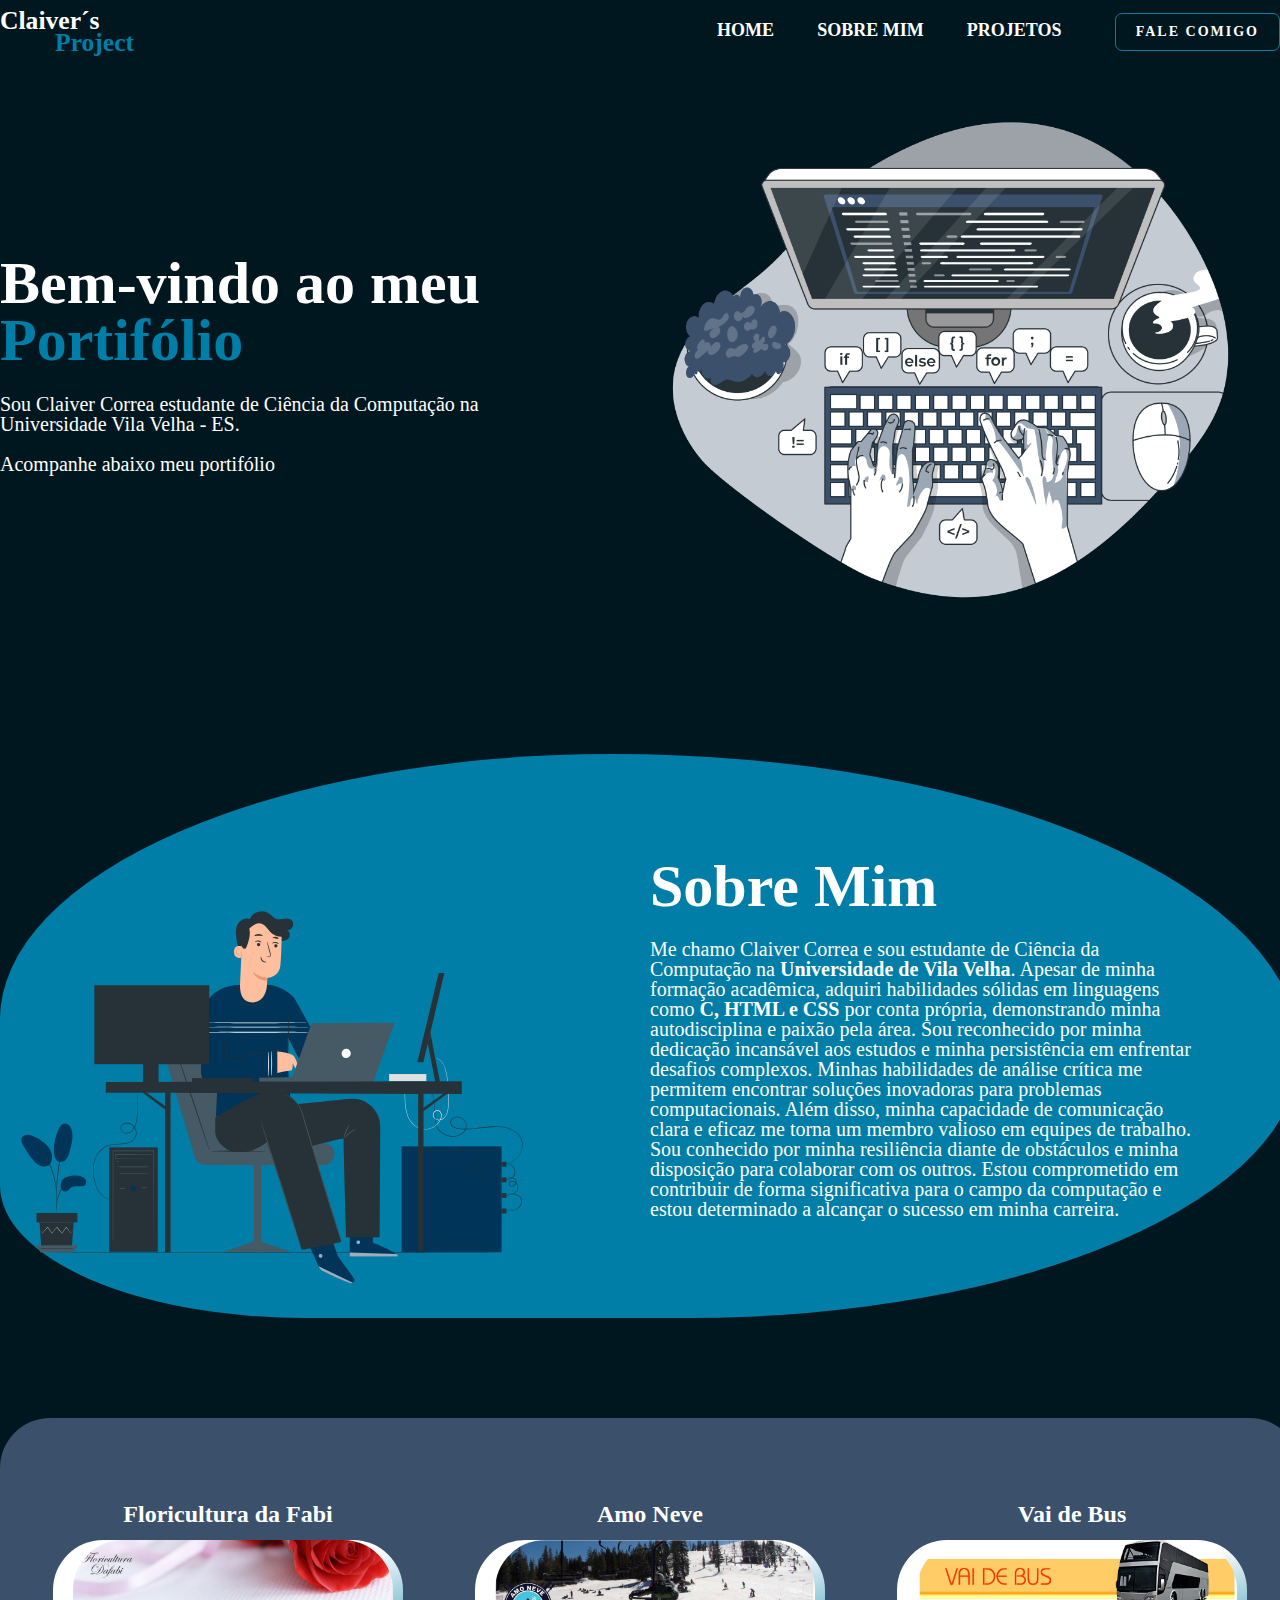
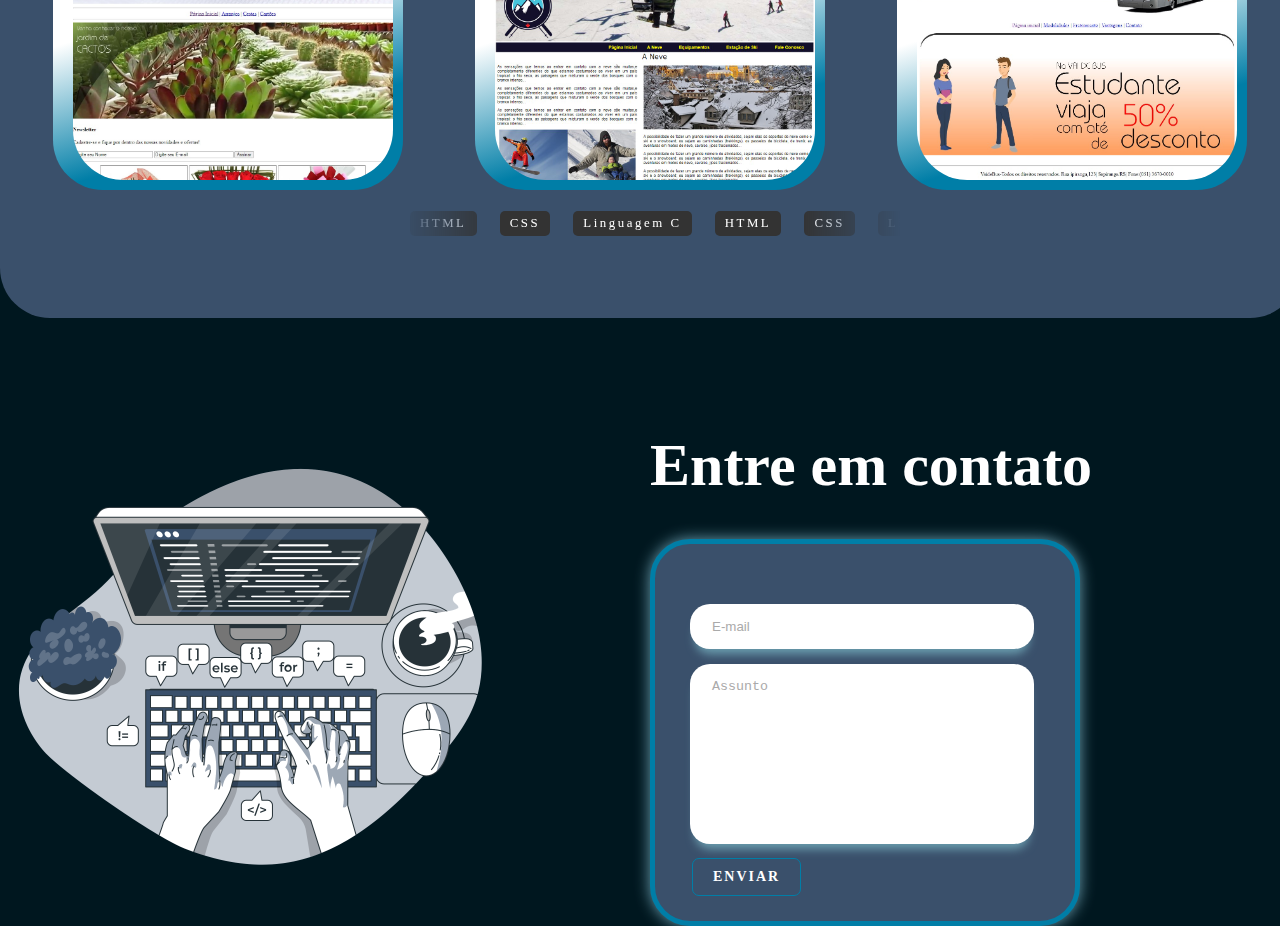
==== index.html @ 28193fb3 "Update index.html" ====
<!DOCTYPE html>
<html lang="pt-br">
<head>
    <meta charset="UTF-8">
    <meta name="viewport” content="width=device-width, initial-scale=1, maximum-scale=1.0">
    <link rel="stylesheet" href="land-page-style.css">
    <title>Landing Page</title>
</head>
<body>
    <header>
        <div id="logo">
            <h1>Claiver´s</h1>
            <h1 id="project">Project</h1>
        </div>
        <nav>
            <ul>
                 <li><a href="#inicio">Home</a></li>
                 <li><a href="#sobre-mim">Sobre Mim</a></li>
                 <li><a href="#projetos">Projetos</a></li> 
                <span>
                    <a class="FC" href="#contato">
                    <button>
                        Fale Comigo
                    </button>
                </a>
                </span>
            </ul>
        </nav>

    </header>
<section id="inicio">
    <main id="secao1">
    <aside>
        <h2>Bem-vindo ao meu</h2>
        <h2 class="enfase">Portifólio</h2>
        <p>Sou Claiver Correa estudante de Ciência da Computação na Universidade Vila Velha - ES.</p>
        <p>Acompanhe abaixo meu portifólio</p>

    </aside>
    <article>
        <img class="fthome" src="Code typing-bro.png" alt="Visão de um programador">
    </article>
    
</main>
</section>
<section id="sobre-mim">
    <main id="secao2">
        <aside>
           <svg class="animated" id="freepik_stories-programming" xmlns="http://www.w3.org/2000/svg" viewBox="0 0 500 500" version="1.1" xmlns:xlink="http://www.w3.org/1999/xlink" xmlns:svgjs="http://svgjs.com/svgjs"><style>svg#freepik_stories-programming:not(.animated) .animable {opacity: 0;}svg#freepik_stories-programming.animated #freepik--background-complete--inject-19 {animation: 1.7s 1 forwards cubic-bezier(.36,-0.01,.5,1.38) slideUp,3s Infinite  linear floating;animation-delay: 1s,2.7s;opacity: 0}svg#freepik_stories-programming.animated #freepik--Screens--inject-19 {animation: 1.7s 1 forwards cubic-bezier(.36,-0.01,.5,1.38) slideLeft,3s Infinite  linear floating;animation-delay: 1.0s,2.7s;opacity: 0}            @keyframes slideUp {                0% {                    opacity: 0;                    transform: translateY(30px);                }                100% {                    opacity: 1;                    transform: inherit;                }            }                    @keyframes floating {                0% {                    opacity: 1;                    transform: translateY(0px);                }                50% {                    transform: translateY(-10px);                }                100% {                    opacity: 1;                    transform: translateY(0px);                }            }                    @keyframes slideLeft {                0% {                    opacity: 0;                    transform: translateX(-30px);                }                100% {                    opacity: 1;                    transform: translateX(0);                }            }        </style><g id="freepik--background-complete--inject-19" class="animable" style="transform-origin: 266.485px 116.555px;"><rect x="68.73" y="116.42" width="125.22" height="83.84" style="fill: rgb(255, 255, 255); transform-origin: 131.34px 158.34px;" id="elm567unwu6fi" class="animable"></rect><path d="M194,200.26s0-.53,0-1.53,0-2.49,0-4.42c0-3.88,0-9.57,0-16.86,0-14.57-.05-35.51-.09-61l.18.18-125.21,0h0l.23-.22c0,29.87,0,58.27,0,83.84l-.21-.21,90.21.1,25.78.06,6.85,0h1.77l.61,0h-2.33l-6.82,0-25.72.05-90.35.1h-.2v-.2c0-25.57,0-54,0-83.84v-.23h.23l125.21,0h.18v.18c0,25.57-.07,46.55-.1,61.14,0,7.27,0,12.95,0,16.82,0,1.92,0,3.39,0,4.39S194,200.26,194,200.26Z" style="fill: rgb(224, 224, 224); transform-origin: 131.51px 158.215px;" id="elt2w8ivtamin" class="animable"></path><path d="M68.73,123.9c0-.12,28-.23,62.56-.23s62.56.11,62.56.23-28,.22-62.56.22S68.73,124,68.73,123.9Z" style="fill: rgb(224, 224, 224); transform-origin: 131.29px 123.895px;" id="elwznbrhd47o" class="animable"></path><g id="ela0wj0qgaowm"><g style="opacity: 0.3; transform-origin: 72.67px 120.12px;" class="animable"><path d="M73.67,120.12a1,1,0,1,1-1-1A1,1,0,0,1,73.67,120.12Z" style="fill: rgb(224, 224, 224); transform-origin: 72.67px 120.12px;" id="el5ecolkv2pqq" class="animable"></path></g></g><g id="elbmznagdy45s"><g style="opacity: 0.3; transform-origin: 76.11px 120.12px;" class="animable"><circle cx="76.11" cy="120.12" r="1" style="fill: rgb(224, 224, 224); transform-origin: 76.11px 120.12px;" id="ellt2jjpbe33q" class="animable"></circle></g></g><g id="eln91rf86yaaj"><g style="opacity: 0.3; transform-origin: 79.5px 120.12px;" class="animable"><path d="M80.5,120.12a1,1,0,1,1-1-1A1,1,0,0,1,80.5,120.12Z" style="fill: rgb(224, 224, 224); transform-origin: 79.5px 120.12px;" id="elue4bhi47fbn" class="animable"></path></g></g><rect x="79.5" y="132.64" width="33.4" height="33.4" style="fill: rgb(224, 224, 224); transform-origin: 96.2px 149.34px;" id="elwnxrf1vguhe" class="animable"></rect><path d="M176.78,142.08c0,.13-13,.23-29.09.23s-29.1-.1-29.1-.23,13-.22,29.1-.22S176.78,142,176.78,142.08Z" style="fill: rgb(224, 224, 224); transform-origin: 147.685px 142.085px;" id="el9nsho1lpn3r" class="animable"></path><path d="M176.78,148.29c0,.12-13,.22-29.09.22s-29.1-.1-29.1-.22,13-.22,29.1-.22S176.78,148.17,176.78,148.29Z" style="fill: rgb(224, 224, 224); transform-origin: 147.685px 148.29px;" id="elk6p2gkmtyr" class="animable"></path><path d="M176.78,154.5c0,.12-13,.22-29.09.22s-29.1-.1-29.1-.22,13-.23,29.1-.23S176.78,154.37,176.78,154.5Z" style="fill: rgb(224, 224, 224); transform-origin: 147.685px 154.495px;" id="eljjfwhpuf1jp" class="animable"></path><path d="M153,160.7a6.93,6.93,0,0,1-1.35.09l-3.69.07c-3.11,0-7.41.07-12.15.07s-9,0-12.16-.07l-3.69-.07a6.93,6.93,0,0,1-1.35-.09,7.64,7.64,0,0,1,1.35-.08l3.69-.07c3.11-.05,7.41-.07,12.16-.07s9,0,12.15.07l3.69.07A7.64,7.64,0,0,1,153,160.7Z" style="fill: rgb(224, 224, 224); transform-origin: 135.805px 160.705px;" id="el9stvzqeoa6q" class="animable"></path><rect x="81.59" y="177.3" width="15.7" height="15.7" style="fill: rgb(224, 224, 224); transform-origin: 89.44px 185.15px;" id="elu5wv4oampqq" class="animable"></rect><rect x="110.06" y="177.3" width="15.7" height="15.7" style="fill: rgb(224, 224, 224); transform-origin: 117.91px 185.15px;" id="el8c4wg63jbzp" class="animable"></rect><rect x="138.52" y="177.3" width="15.7" height="15.7" style="fill: rgb(224, 224, 224); transform-origin: 146.37px 185.15px;" id="elz3eak4o8sl" class="animable"></rect><rect x="166.99" y="177.3" width="15.7" height="15.7" style="fill: rgb(224, 224, 224); transform-origin: 174.84px 185.15px;" id="elvpfeoojgx6" class="animable"></rect><path d="M428.09,143.67a15,15,0,0,1-2.66,2.79l.69,3.51-5.41,2.4-2.14-2.87a14.57,14.57,0,0,1-3.85.1l-2,3-5.53-2.13.52-3.54a14.09,14.09,0,0,1-2.79-2.66l-3.51.69-2.4-5.41,2.87-2.13a14.23,14.23,0,0,1-.1-3.86l-3-2L401,126l3.54.51a14.37,14.37,0,0,1,2.66-2.79l-.7-3.51,5.41-2.4L414,120.7a14.64,14.64,0,0,1,3.86-.1l2-3,5.52,2.13-.52,3.54a14.44,14.44,0,0,1,2.8,2.66l3.51-.69,2.4,5.41-2.87,2.13a14.23,14.23,0,0,1,.09,3.86l3,2-2.12,5.52-3.54-.51Zm-6-6a6.34,6.34,0,1,0-8.2,3.65A6.33,6.33,0,0,0,422.11,137.63Z" style="fill: none; transform-origin: 416.285px 135.1px;" id="elg3oyu5nsca" class="animable"></path><path d="M422.11,137.63a4.77,4.77,0,0,1-.68,1.42,6.43,6.43,0,0,1-6.42,2.69,6.42,6.42,0,0,1-3.09-1.48,6,6,0,0,1-1.23-1.41,6.14,6.14,0,0,1-.79-1.79,6.52,6.52,0,0,1,.2-4.06,6.6,6.6,0,0,1,2.57-3.14,6.2,6.2,0,0,1,1.79-.79,6.28,6.28,0,0,1,1.86-.23A6.46,6.46,0,0,1,421.7,132a6.31,6.31,0,0,1,.86,4.17,4.6,4.6,0,0,1-.45,1.5s.19-.53.31-1.52a6.37,6.37,0,0,0-.94-4,6.17,6.17,0,0,0-5.17-2.91,5.94,5.94,0,0,0-1.76.22,6.18,6.18,0,0,0-4.31,7.57,5.85,5.85,0,0,0,.75,1.69,5.79,5.79,0,0,0,1.15,1.35,6.23,6.23,0,0,0,5.78,1.31,6.34,6.34,0,0,0,3.39-2.35A12.15,12.15,0,0,0,422.11,137.63Z" style="fill: rgb(224, 224, 224); transform-origin: 416.145px 135.338px;" id="elt69anx9b1hq" class="animable"></path><path d="M428.09,143.67l.22,0,.67.08,2.65.36-.06,0c.54-1.41,1.24-3.28,2.1-5.53l0,.11-3-2-.06,0v-.06a14.62,14.62,0,0,0-.11-3.83v-.07l.06,0,2.86-2.15,0,.16-2.41-5.4.15.08-3.5.7-.09,0-.06-.08a14.21,14.21,0,0,0-2.77-2.62l-.08-.06,0-.09c.16-1.1.33-2.31.51-3.54l.1.17-5.52-2.12.2-.06-2,3-.06.09-.1,0a14.86,14.86,0,0,0-3.81.1l-.11,0-.06-.09-2.14-2.86.22,0-5.41,2.41.1-.2c.22,1.1.46,2.3.69,3.5l0,.11-.09.07a14.42,14.42,0,0,0-2.63,2.76h0l-.17.07h-.11l-.11,0-.22,0-.45-.07-.89-.13-1.76-.25.2-.12L399,131.6l-.07-.21,3,2,.09.06v.11a14.27,14.27,0,0,0,.09,3.81l0,.11-.09.06-2.87,2.13.06-.21q1.21,2.78,2.39,5.42l-.19-.1,3.51-.69.1,0,.06.08a14.27,14.27,0,0,0,2.76,2.63l.08.06v.1c-.18,1.21-.36,2.38-.53,3.53l-.09-.16,5.52,2.14-.17.05,2-3,0-.07h.08a14.2,14.2,0,0,0,3.82-.09h.08l0,.06,2.13,2.88-.13,0,5.42-2.37,0,.09c-.27-1.41-.49-2.56-.67-3.52v0l0,0a14.68,14.68,0,0,0,2.09-2l.46-.55.15-.18-.13.2c-.09.13-.23.32-.44.57a13.69,13.69,0,0,1-2,2.07l0-.06c.19,1,.43,2.1.71,3.5V150l-.06,0-5.4,2.43-.07,0-.06-.07-2.14-2.86.11.05a14.68,14.68,0,0,1-3.89.11l.13-.06-2,3-.06.09-.1,0-5.53-2.12-.11,0v-.12q.26-1.72.51-3.54l.07.15a14.67,14.67,0,0,1-2.83-2.69l.16.06-3.51.7-.13,0-.06-.12-2.4-5.4-.06-.13.11-.08,2.87-2.14-.07.16a14.94,14.94,0,0,1-.1-3.9l.08.17-3-2-.12-.08,0-.14,2.13-5.52.05-.13.14,0,1.77.25.88.13.45.07.22,0,.11,0h.11c-.35.15-.09,0-.17.08h0A14.77,14.77,0,0,1,407,123.6l-.06.18c-.24-1.21-.48-2.41-.69-3.51l0-.15.13-.06,5.41-2.39.13-.06.09.11c.73,1,1.46,2,2.13,2.87l-.17-.06a14.76,14.76,0,0,1,3.91-.1l-.17.08,2-3,.07-.11.13,0,5.52,2.14.12,0,0,.12c-.18,1.24-.36,2.45-.52,3.54l-.06-.15a14.49,14.49,0,0,1,2.81,2.7l-.14-.06,3.51-.68.11,0,.05.11c.84,1.9,1.63,3.71,2.39,5.41l0,.1-.09.06-2.87,2.13.05-.12a14.6,14.6,0,0,1,.08,3.89l-.05-.1,3,2,.06,0,0,.06-2.16,5.51,0,.05h0l-2.62-.41-.68-.12Z" style="fill: rgb(224, 224, 224); transform-origin: 416.22px 135.045px;" id="elc3y3f50dv8s" class="animable"></path><path d="M459.56,126.83a11.88,11.88,0,0,1-2.21,2.32l.57,2.91-4.48,2-1.78-2.38a11.79,11.79,0,0,1-3.2.08l-1.65,2.47-4.58-1.77.43-2.93a11.88,11.88,0,0,1-2.32-2.21l-2.91.57-2-4.48,2.38-1.78a11.79,11.79,0,0,1-.08-3.2l-2.47-1.65,1.77-4.58,2.93.43a11.88,11.88,0,0,1,2.21-2.32l-.57-2.91,4.48-2,1.78,2.38a11.79,11.79,0,0,1,3.2-.08l1.65-2.47L457.3,107l-.43,2.93a12.18,12.18,0,0,1,2.32,2.21l2.91-.57,2,4.49-2.38,1.77a11.79,11.79,0,0,1,.08,3.2l2.47,1.65-1.77,4.58-2.93-.43Zm-5-5a5.27,5.27,0,1,0-6.81,3A5.27,5.27,0,0,0,454.6,121.83Z" style="fill: rgb(224, 224, 224); fill-rule: evenodd; transform-origin: 449.765px 119.73px;" id="el19yg37r8d96" class="animable"></path><path d="M440.22,99.48a19,19,0,0,1-3.46,3.64l.9,4.56-7,3.12-2.78-3.73a19.14,19.14,0,0,1-5,.13l-2.59,3.86-7.18-2.77.67-4.6a19,19,0,0,1-3.64-3.46l-4.56.9-3.12-7,3.73-2.78a19.14,19.14,0,0,1-.13-5l-3.86-2.59,2.77-7.18,4.6.67A18.94,18.94,0,0,1,413,73.56l-.9-4.57,7-3.12,2.78,3.73a19.14,19.14,0,0,1,5-.13l2.59-3.86,7.18,2.77L436,73a18.94,18.94,0,0,1,3.63,3.46l4.57-.9,3.12,7-3.73,2.78a19.14,19.14,0,0,1,.13,5L447.59,93l-2.77,7.18-4.6-.67Zm-7.78-7.85a8.26,8.26,0,1,0-10.67,4.74A8.25,8.25,0,0,0,432.44,91.63Z" style="fill: rgb(224, 224, 224); fill-rule: evenodd; transform-origin: 424.895px 88.335px;" id="ele8iwf1ideuf" class="animable"></path><path d="M369.62,61.36a4.05,4.05,0,0,1,.53-.59l1.52-1.53c1.29-1.28,3.09-3,5.1-4.94l.05,0v.25c-2-1.87-3.84-3.59-5.14-4.84l-1.53-1.49a4.05,4.05,0,0,1-.53-.59,3.16,3.16,0,0,1,.62.49l1.61,1.41c1.34,1.2,3.19,2.89,5.21,4.77l.14.12-.14.13-.05.05c-2,1.91-3.83,3.63-5.17,4.86l-1.6,1.45A3.16,3.16,0,0,1,369.62,61.36Z" style="fill: rgb(224, 224, 224); transform-origin: 373.41px 54.495px;" id="eldjdb0f5tagc" class="animable"></path><path d="M354,47.59a3.64,3.64,0,0,1-.53.6L352,49.71c-1.29,1.28-3.09,3-5.1,4.94l-.05.05v-.26c2,1.88,3.84,3.59,5.14,4.84l1.53,1.5a4.41,4.41,0,0,1,.53.58,2.82,2.82,0,0,1-.62-.48c-.44-.38-1-.86-1.61-1.41-1.34-1.21-3.18-2.89-5.21-4.77l-.13-.13.13-.13.05,0c2-1.92,3.83-3.64,5.17-4.87l1.6-1.44A3,3,0,0,1,354,47.59Z" style="fill: rgb(224, 224, 224); transform-origin: 350.265px 54.475px;" id="elgt22ipcminm" class="animable"></path><path d="M358,64.6c-.09,0,1.55-4.64,3.66-10.28s3.9-10.2,4-10.16S364.12,48.8,362,54.44,358.11,64.64,358,64.6Z" style="fill: rgb(224, 224, 224); transform-origin: 361.83px 54.38px;" id="elw5g5v6juhek" class="animable"></path><path d="M387.36,74.46s0-.27,0-.77,0-1.26,0-2.22c0-1.94,0-4.78,0-8.39,0-7.22,0-17.54-.08-30l.15.15-50.76,0h0l.18-.18c0,14.95,0,29.08,0,41.37l-.16-.16,36.66.08,10.39,0,2.76,0h-2.69l-10.36.05-36.76.08h-.16v-.16c0-12.29,0-26.42,0-41.37v-.18h.18l50.76,0h.15v.15c0,12.48-.06,22.84-.08,30.08,0,3.6,0,6.42,0,8.36,0,1,0,1.68,0,2.19S387.36,74.46,387.36,74.46Z" style="fill: rgb(224, 224, 224); transform-origin: 362.075px 53.615px;" id="eli866yk298o" class="animable"></path><path d="M387.76,39.23c0,.1-11.46.18-25.59.18s-25.6-.08-25.6-.18,11.46-.18,25.6-.18S387.76,39.13,387.76,39.23Z" style="fill: rgb(224, 224, 224); transform-origin: 362.165px 39.23px;" id="elq6d1nh6xa8d" class="animable"></path><path d="M340.74,36.21a.69.69,0,0,1-.69.69.69.69,0,0,1,0-1.38A.69.69,0,0,1,340.74,36.21Z" style="fill: rgb(224, 224, 224); transform-origin: 340.05px 36.21px;" id="eljr3ylcxu1f" class="animable"></path><circle cx="342.54" cy="36.21" r="0.68" style="fill: rgb(224, 224, 224); transform-origin: 342.54px 36.21px;" id="el84ki9pc9pvr" class="animable"></circle><path d="M345.72,36.21a.69.69,0,1,1-.69-.69A.69.69,0,0,1,345.72,36.21Z" style="fill: rgb(224, 224, 224); transform-origin: 345.03px 36.21px;" id="el54jfgl90s4q" class="animable"></path><rect x="171.84" y="53.04" width="117.38" height="47.68" style="fill: rgb(255, 255, 255); transform-origin: 230.53px 76.88px;" id="elz0gsu7fnrd" class="animable"></rect><path d="M289.22,100.72s0-.29,0-.85,0-1.39,0-2.47c0-2.18,0-5.37,0-9.49,0-8.23,0-20.13-.07-34.87l.13.13-117.37.06h0L172,53v47.68l-.18-.18,84.16.09,24.41.05,6.54,0h0l-6.5,0-24.37,0-84.28.08h-.18v-.18c0-14.86,0-31,0-47.68v-.18h.2l117.37,0h.13V53c0,14.77-.05,26.7-.07,34.95,0,4.1,0,7.29,0,9.46,0,1.07,0,1.89,0,2.45S289.22,100.72,289.22,100.72Z" style="fill: rgb(224, 224, 224); transform-origin: 230.45px 76.7px;" id="eltzmiiyonol" class="animable"></path><path d="M172,59.47c0-.1,26.24-.18,58.6-.18s58.6.08,58.6.18-26.23.19-58.6.19S172,59.58,172,59.47Z" style="fill: rgb(224, 224, 224); transform-origin: 230.6px 59.475px;" id="elpw970rct8aj" class="animable"></path><g id="elbkiq36uyqe8"><g style="opacity: 0.3; transform-origin: 176.02px 56.6px;" class="animable"><path d="M176.87,56.6a.85.85,0,0,1-.85.85.85.85,0,1,1,0-1.7A.85.85,0,0,1,176.87,56.6Z" style="fill: rgb(235, 235, 235); transform-origin: 176.02px 56.6px;" id="elrl9vj7ea73q" class="animable"></path></g></g><g id="el2hacf4b78gx"><g style="opacity: 0.3; transform-origin: 178.94px 56.6px;" class="animable"><path d="M179.79,56.6a.85.85,0,0,1-.85.85.85.85,0,1,1,0-1.7A.85.85,0,0,1,179.79,56.6Z" style="fill: rgb(235, 235, 235); transform-origin: 178.94px 56.6px;" id="els4n413rjfn9" class="animable"></path></g></g><g id="elimgdwa1cckr"><g style="opacity: 0.3; transform-origin: 181.81px 56.6px;" class="animable"><circle cx="181.81" cy="56.6" r="0.85" style="fill: rgb(235, 235, 235); transform-origin: 181.81px 56.6px;" id="elydhc07bmsx" class="animable"></circle></g></g><rect x="181.81" y="67.22" width="28.35" height="28.35" style="fill: rgb(224, 224, 224); transform-origin: 195.985px 81.395px;" id="elmemn24vnde" class="animable"></rect><path d="M281.1,74.82c0,.1-14.59.19-32.58.19s-32.59-.09-32.59-.19,14.59-.19,32.59-.19S281.1,74.72,281.1,74.82Z" style="fill: rgb(224, 224, 224); transform-origin: 248.515px 74.82px;" id="elx6y6j03csei" class="animable"></path><path d="M281.1,80.6c0,.1-14.59.18-32.58.18s-32.59-.08-32.59-.18,14.59-.19,32.59-.19S281.1,80.49,281.1,80.6Z" style="fill: rgb(224, 224, 224); transform-origin: 248.515px 80.595px;" id="eltc6qsrce80q" class="animable"></path><path d="M257.88,86.37a1.3,1.3,0,0,1-.42,0l-1.23,0-4.49.06-14.83.06-14.84-.06-4.49-.06-1.23,0a1.3,1.3,0,0,1-.42,0,2.37,2.37,0,0,1,.42,0l1.23,0,4.49-.06,14.84,0,14.83,0,4.49.06,1.23,0A2.37,2.37,0,0,1,257.88,86.37Z" style="fill: rgb(224, 224, 224); transform-origin: 236.905px 86.4px;" id="elyb3aj37p5h" class="animable"></path></g><g id="freepik--Floor--inject-19" class="animable" style="transform-origin: 250px 445.09px;"><path d="M472.86,445.09c0,.14-99.78.26-222.85.26s-222.87-.12-222.87-.26,99.76-.26,222.87-.26S472.86,444.94,472.86,445.09Z" style="fill: rgb(38, 50, 56); transform-origin: 250px 445.09px;" id="el2zb2aoh2ind" class="animable"></path></g><g id="freepik--Screens--inject-19" class="animable" style="transform-origin: 254.065px 161.78px;"><rect x="295.03" y="135.41" width="140.13" height="114.16" style="fill: rgb(224, 224, 224); transform-origin: 365.095px 192.49px;" id="el2jj9l9px19e" class="animable"></rect><rect x="285.07" y="142.66" width="140.13" height="114.16" style="fill: rgb(235, 235, 235); transform-origin: 355.135px 199.74px;" id="elqpd7sxdrlkt" class="animable"></rect><rect x="271.34" y="150.61" width="143.87" height="117.21" style="fill: rgb(255, 255, 255); transform-origin: 343.275px 209.215px;" id="elbdopg6fv2u" class="animable"></rect><path d="M415.21,267.82s0-.75,0-2.16,0-3.53,0-6.26c0-5.48,0-13.51-.05-23.75,0-20.46-.07-49.73-.12-85l.22.22-143.85,0h0l.26-.26c0,42.38,0,82.4,0,117.21l-.24-.24,104,.12,29.42.06,7.79,0h2l.69,0h-2.64l-7.75,0-29.37.06-104.11.12h-.23v-.23c0-34.81,0-74.83,0-117.21v-.26h.28l143.85,0h.22v.22c-.05,35.36-.09,64.68-.11,85.18,0,10.21-.05,18.23-.06,23.7,0,2.71,0,4.8,0,6.21S415.21,267.82,415.21,267.82Z" style="fill: rgb(38, 50, 56); transform-origin: 343.405px 209.09px;" id="elskqkyryacm" class="animable"></path><path d="M288.88,167.55l-1.55.56,1.55.57v.58l-2.21-.84v-.61l2.21-.84Z" style="fill: rgb(0, 52, 89); transform-origin: 287.775px 168.115px;" id="el2cd384ec6mo" class="animable"></path><path d="M292.52,166.49v3.25h-.75v-1.33h-1.48v1.33h-.75v-3.25h.75v1.28h1.48v-1.28Z" style="fill: rgb(0, 52, 89); transform-origin: 291.03px 168.115px;" id="elccaeqmorjwt" class="animable"></path><path d="M294,167.1h-1v-.61h2.83v.61h-1v2.64H294Z" style="fill: rgb(0, 52, 89); transform-origin: 294.415px 168.115px;" id="el9a5amwxun65" class="animable"></path><path d="M299.11,169.74v-2l-1,1.6h-.34l-.95-1.56v1.91h-.71v-3.25h.62l1.22,2,1.2-2h.61v3.25Z" style="fill: rgb(0, 52, 89); transform-origin: 297.935px 168.09px;" id="elg4q2car76ac" class="animable"></path><path d="M300.58,166.49h.75v2.64H303v.61h-2.38Z" style="fill: rgb(0, 52, 89); transform-origin: 301.79px 168.115px;" id="elin33aar7kf" class="animable"></path><path d="M305.48,167.81v.61l-2.2.84v-.58l1.54-.57-1.54-.56V167Z" style="fill: rgb(0, 52, 89); transform-origin: 304.38px 168.13px;" id="elysa0w45ecln" class="animable"></path><path d="M287.57,256.43,286,257l1.55.56v.58l-2.21-.84v-.61l2.21-.84Z" style="fill: rgb(0, 52, 89); transform-origin: 286.455px 256.995px;" id="eluy0kbq6ieg9" class="animable"></path><path d="M289.22,254.71h.65l-1.53,4.37h-.65Z" style="fill: rgb(0, 52, 89); transform-origin: 288.78px 256.895px;" id="elajrd6j765tr" class="animable"></path><path d="M293,255.37v3.25h-.76v-1.33H290.8v1.33h-.75v-3.25h.75v1.28h1.47v-1.28Z" style="fill: rgb(0, 52, 89); transform-origin: 291.525px 256.995px;" id="elzhqz083z0hp" class="animable"></path><path d="M294.46,256h-1v-.61h2.82V256h-1v2.64h-.76Z" style="fill: rgb(0, 52, 89); transform-origin: 294.87px 257.015px;" id="eluvn5elbq5nc" class="animable"></path><path d="M299.61,258.62v-1.95l-1,1.61h-.34l-.95-1.57v1.91h-.7v-3.25h.62l1.21,2,1.2-2h.62v3.25Z" style="fill: rgb(0, 52, 89); transform-origin: 298.445px 256.995px;" id="elgvyuk4j1lea" class="animable"></path><path d="M301.08,255.37h.75V258h1.63v.61h-2.38Z" style="fill: rgb(0, 52, 89); transform-origin: 302.27px 256.99px;" id="elwjnqi225bgp" class="animable"></path><path d="M306,256.69v.61l-2.21.84v-.58l1.55-.56-1.55-.57v-.58Z" style="fill: rgb(0, 52, 89); transform-origin: 304.895px 256.995px;" id="elam8nwc9tnyc" class="animable"></path><path d="M299.07,176.44l-1.65.63,1.65.64v.38l-2.08-.82v-.4l2.08-.82Z" id="eleulle6m4n0c" class="animable" style="transform-origin: 298.03px 177.07px;"></path><path d="M302.65,175.45v3.25h-.46v-1.45h-1.86v1.45h-.47v-3.25h.47v1.4h1.86v-1.4Z" id="el1osmav3oy63" class="animable" style="transform-origin: 301.255px 177.075px;"></path><path d="M306,178.29v.41h-2.36v-3.25h2.3v.4h-1.83v1h1.63v.39h-1.63v1Z" id="elcojr77aaojb" class="animable" style="transform-origin: 304.82px 177.075px;"></path><path d="M308.8,177.88h-1.73l-.35.82h-.48l1.47-3.25h.46l1.47,3.25h-.49Zm-.16-.37-.7-1.59-.71,1.59Z" id="elt9l7kdlfej" class="animable" style="transform-origin: 307.94px 177.075px;"></path><path d="M310.12,175.45h1.37a1.63,1.63,0,1,1,0,3.25h-1.37Zm1.34,2.84a1.22,1.22,0,1,0,0-2.44h-.88v2.44Z" id="ele04629iw8sj" class="animable" style="transform-origin: 311.684px 177.075px;"></path><path d="M315.85,176.87v.4l-2.08.82v-.38l1.65-.64-1.65-.63v-.39Z" id="elqv13y2arlek" class="animable" style="transform-origin: 314.81px 177.07px;"></path><path d="M299.07,187.56l-1.65.63,1.65.64v.38l-2.08-.82V188l2.08-.82Z" id="elhufczaeheps" class="animable" style="transform-origin: 298.03px 188.195px;"></path><path d="M300.51,187h-1.12v-.4h2.69v.4H301v2.85h-.46Z" id="el77p90389xpe" class="animable" style="transform-origin: 300.735px 188.225px;"></path><path d="M302.58,186.57h.47v3.25h-.47Z" id="elybl6u8pwimo" class="animable" style="transform-origin: 302.815px 188.195px;"></path><path d="M304.66,187h-1.11v-.4h2.68v.4h-1.11v2.85h-.46Z" id="elnhf01ngh36h" class="animable" style="transform-origin: 304.89px 188.225px;"></path><path d="M306.74,186.57h.46v2.84H309v.41h-2.22Z" id="elmv09785dc7k" class="animable" style="transform-origin: 307.87px 188.195px;"></path><path d="M311.85,189.41v.41h-2.36v-3.25h2.29v.4H310v1h1.63v.4H310v1Z" id="elprmv39i4w1" class="animable" style="transform-origin: 310.67px 188.195px;"></path><path d="M314.5,188v.4l-2.08.82v-.38l1.65-.64-1.65-.63v-.39Z" id="elu3kh8i4n8b" class="animable" style="transform-origin: 313.46px 188.2px;"></path><path d="M316.54,186.57H317v2.84h1.76v.41h-2.22Z" id="elkwh6b4ggaud" class="animable" style="transform-origin: 317.65px 188.195px;"></path><path d="M319,188.59a1.28,1.28,0,1,1,1.28,1.26A1.22,1.22,0,0,1,319,188.59Zm2.1,0a.83.83,0,1,0-1.65,0,.83.83,0,1,0,1.65,0Z" id="ellf3c3kgtivf" class="animable" style="transform-origin: 320.28px 188.571px;"></path><path d="M323.46,187.34v.43h-.1a.74.74,0,0,0-.78.83v1.23h-.44v-2.46h.42v.41A.94.94,0,0,1,323.46,187.34Z" id="el74okncy1htk" class="animable" style="transform-origin: 322.8px 188.582px;"></path><path d="M326.19,188.74h-2a.83.83,0,0,0,.89.72.91.91,0,0,0,.71-.3l.24.29a1.34,1.34,0,0,1-2.29-.86,1.21,1.21,0,0,1,1.24-1.25,1.18,1.18,0,0,1,1.21,1.26A.66.66,0,0,1,326.19,188.74Zm-2-.32h1.58a.79.79,0,0,0-1.58,0Z" id="elgjerwi6u0nd" class="animable" style="transform-origin: 324.967px 188.594px;"></path><path d="M330.9,188.4v1.42h-.45v-1.37c0-.48-.23-.71-.63-.71a.71.71,0,0,0-.74.81v1.27h-.45v-1.37c0-.48-.23-.71-.63-.71a.71.71,0,0,0-.74.81v1.27h-.44v-2.46h.42v.37a1,1,0,0,1,.85-.39.91.91,0,0,1,.86.45,1.08,1.08,0,0,1,.94-.45A.94.94,0,0,1,330.9,188.4Z" id="elpmbukzonzb" class="animable" style="transform-origin: 328.864px 188.578px;"></path><path d="M332.88,186.6a.29.29,0,0,1,.3-.29.28.28,0,0,1,.3.28.29.29,0,0,1-.3.3A.29.29,0,0,1,332.88,186.6Zm.08.76h.45v2.46H333Z" id="elcechyjzjk4" class="animable" style="transform-origin: 333.18px 188.065px;"></path><path d="M336.8,188.59a1.2,1.2,0,0,1-1.24,1.26,1.06,1.06,0,0,1-.86-.4v1.27h-.45v-3.36h.43v.39a1.06,1.06,0,0,1,.88-.41A1.19,1.19,0,0,1,336.8,188.59Zm-.45,0a.83.83,0,1,0-1.66,0,.83.83,0,1,0,1.66,0Z" id="el5wcjr2qva8a" class="animable" style="transform-origin: 335.526px 189.029px;"></path><path d="M337.1,189.56l.19-.35a1.65,1.65,0,0,0,.86.25c.41,0,.59-.12.59-.33,0-.56-1.56-.08-1.56-1.06,0-.44.4-.73,1-.73a1.75,1.75,0,0,1,.89.22l-.19.35a1.31,1.31,0,0,0-.71-.19c-.39,0-.58.14-.58.34,0,.57,1.56.1,1.56,1.06,0,.44-.41.73-1.06.73A1.82,1.82,0,0,1,337.1,189.56Z" id="elpbrw4dl1cfr" class="animable" style="transform-origin: 338.125px 188.595px;"></path><path d="M342,187.36v2.46h-.42v-.37a1,1,0,0,1-.84.4,1,1,0,0,1-1.06-1.08v-1.41h.45v1.36c0,.49.24.73.66.73a.72.72,0,0,0,.76-.82v-1.27Z" id="el14a907fge22" class="animable" style="transform-origin: 340.838px 188.606px;"></path><path d="M347,188.4v1.42h-.44v-1.37c0-.48-.23-.71-.64-.71a.71.71,0,0,0-.73.81v1.27h-.45v-1.37c0-.48-.23-.71-.63-.71a.71.71,0,0,0-.74.81v1.27h-.45v-2.46h.43v.37a1,1,0,0,1,.85-.39.9.9,0,0,1,.85.45,1.11,1.11,0,0,1,.95-.45A.93.93,0,0,1,347,188.4Z" id="elxkp99l1nid" class="animable" style="transform-origin: 344.965px 188.578px;"></path><path d="M351,187.56l-1.64.63,1.64.64v.38l-2.07-.82V188l2.07-.82Z" id="eljq25zsql11q" class="animable" style="transform-origin: 349.965px 188.195px;"></path><path d="M352.69,185.91h.41l-1.53,4.37h-.41Z" id="elnjciqw14ug" class="animable" style="transform-origin: 352.13px 188.095px;"></path><path d="M354.19,187h-1.11v-.4h2.69v.4h-1.12v2.85h-.46Z" id="el9hvb02xbe8r" class="animable" style="transform-origin: 354.425px 188.225px;"></path><path d="M356.27,186.57h.46v3.25h-.46Z" id="el2wwbipq5t9m" class="animable" style="transform-origin: 356.5px 188.195px;"></path><path d="M358.35,187h-1.11v-.4h2.68v.4h-1.11v2.85h-.46Z" id="el943x83gx4mt" class="animable" style="transform-origin: 358.58px 188.225px;"></path><path d="M360.43,186.57h.46v2.84h1.76v.41h-2.22Z" id="elmbp5y4p4j0n" class="animable" style="transform-origin: 361.54px 188.195px;"></path><path d="M365.54,189.41v.41h-2.36v-3.25h2.29v.4h-1.83v1h1.63v.4h-1.63v1Z" id="elchcuqralqj" class="animable" style="transform-origin: 364.36px 188.195px;"></path><path d="M368.19,188v.4l-2.08.82v-.38l1.65-.64-1.65-.63v-.39Z" id="elq3harjh6f6j" class="animable" style="transform-origin: 367.15px 188.2px;"></path><path d="M299.07,198.68l-1.65.64,1.65.63v.39l-2.08-.83v-.39l2.08-.83Z" id="elbrv7x2f1b1c" class="animable" style="transform-origin: 298.03px 199.315px;"></path><path d="M300.78,197h.4l-1.53,4.37h-.41Z" id="elhh89ohsmsjm" class="animable" style="transform-origin: 300.21px 199.185px;"></path><path d="M304.28,197.69v3.25h-.46v-1.45H302v1.45h-.47v-3.25H302v1.4h1.86v-1.4Z" id="eltya65hesdf" class="animable" style="transform-origin: 302.905px 199.315px;"></path><path d="M307.61,200.53v.41h-2.35v-3.25h2.29v.41h-1.83v1h1.63v.4h-1.63v1Z" id="el1bozfx19y9" class="animable" style="transform-origin: 306.435px 199.315px;"></path><path d="M310.43,200.13H308.7l-.35.81h-.48l1.47-3.25h.46l1.47,3.25h-.48Zm-.16-.37-.7-1.6-.7,1.6Z" id="el0exy7tjj4jo9" class="animable" style="transform-origin: 309.57px 199.315px;"></path><path d="M311.75,197.69h1.37a1.63,1.63,0,1,1,0,3.25h-1.37Zm1.34,2.84a1.22,1.22,0,1,0,0-2.43h-.87v2.43Z" id="eljvaq2r90i5" class="animable" style="transform-origin: 313.314px 199.315px;"></path><path d="M317.48,199.12v.39l-2.08.83V200l1.65-.63-1.65-.64v-.39Z" id="eljz5asrtqhmj" class="animable" style="transform-origin: 316.44px 199.34px;"></path><path d="M290.45,208.33l-1.64.64,1.64.63V210l-2.08-.82v-.4l2.08-.82Z" id="elh3yqgwat99" class="animable" style="transform-origin: 289.41px 208.98px;"></path><path d="M294,209.71c0,.56-.42.88-1.24.88h-1.55v-3.25h1.45c.75,0,1.17.32,1.17.84a.83.83,0,0,0,.17,1.53Zm-2.33-2v1h1c.48,0,.74-.18.74-.52s-.26-.52-.74-.52Zm1.86,2c0-.38-.28-.55-.79-.55h-1.07v1.08h1.07C293.29,210.21,293.57,210.05,293.57,209.68Z" id="el8w7702im0ab" class="animable" style="transform-origin: 292.605px 208.965px;"></path><path d="M294.49,209a1.73,1.73,0,1,1,1.73,1.66A1.65,1.65,0,0,1,294.49,209Zm3,0a1.27,1.27,0,1,0-1.26,1.24A1.22,1.22,0,0,0,297.48,209Z" id="el8krzn79f3h" class="animable" style="transform-origin: 296.219px 208.931px;"></path><path d="M298.65,207.34H300a1.63,1.63,0,1,1,0,3.25h-1.37Zm1.34,2.85a1.22,1.22,0,1,0,0-2.44h-.88v2.44Z" id="elkt085mpyrm" class="animable" style="transform-origin: 300.194px 208.965px;"></path><path d="M303.58,209.47v1.12h-.46v-1.13l-1.29-2.12h.5l1,1.72,1-1.72h.46Z" id="el66uog9hbqgh" class="animable" style="transform-origin: 303.31px 208.965px;"></path><path d="M307.24,208.77v.4l-2.08.82v-.39l1.65-.63-1.65-.64V208Z" id="el4fla3edb9tg" class="animable" style="transform-origin: 306.2px 208.995px;"></path><path d="M290.45,219.45l-1.64.64,1.64.63v.39l-2.08-.82v-.4l2.08-.82Z" id="el5v1chdpcc2w" class="animable" style="transform-origin: 289.41px 220.09px;"></path><path d="M294,218.47v3.24h-.46v-1.44h-1.87v1.44h-.46v-3.24h.46v1.39h1.87v-1.39Z" id="elsbdonmrq6xb" class="animable" style="transform-origin: 292.605px 220.09px;"></path><path d="M295.75,218.47v3.24h-.46v-2.84h-.73v-.4Z" id="el4ece98011z6" class="animable" style="transform-origin: 295.155px 220.09px;"></path><path d="M298.63,219.89v.4l-2.08.82v-.39l1.65-.63-1.65-.64v-.38Z" id="el60c5tolam5o" class="animable" style="transform-origin: 297.59px 220.09px;"></path><path d="M300.71,218.47h.34v2.95h1.82v.29h-2.16Z" id="elp98sdfbvt2" class="animable" style="transform-origin: 301.79px 220.09px;"></path><path d="M303.09,220.49a1.24,1.24,0,1,1,1.24,1.25A1.2,1.2,0,0,1,303.09,220.49Zm2.14,0a.91.91,0,1,0-.9.95A.89.89,0,0,0,305.23,220.49Z" id="el29ghryv8mlt" class="animable" style="transform-origin: 304.329px 220.5px;"></path><path d="M307.47,219.25v.32h-.08a.79.79,0,0,0-.82.9v1.24h-.33v-2.44h.31v.48A1,1,0,0,1,307.47,219.25Z" id="el53od6whhp5g" class="animable" style="transform-origin: 306.855px 220.479px;"></path><path d="M310.16,220.59h-2a.91.91,0,0,0,1,.85,1,1,0,0,0,.75-.32l.18.22a1.19,1.19,0,0,1-.94.4,1.21,1.21,0,0,1-1.28-1.25,1.18,1.18,0,0,1,1.19-1.24,1.16,1.16,0,0,1,1.18,1.24Zm-2-.24h1.73a.87.87,0,0,0-1.73,0Z" id="ely5rc4npzq5" class="animable" style="transform-origin: 309.056px 220.496px;"></path><path d="M314.86,220.3v1.41h-.33v-1.38c0-.51-.26-.78-.7-.78a.78.78,0,0,0-.81.88v1.28h-.33v-1.38c0-.51-.26-.78-.71-.78a.79.79,0,0,0-.82.88v1.28h-.33v-2.44h.32v.45a1,1,0,0,1,.9-.47.88.88,0,0,1,.86.52,1.07,1.07,0,0,1,1-.52A.93.93,0,0,1,314.86,220.3Z" id="elvniqb99kziq" class="animable" style="transform-origin: 312.849px 220.478px;"></path><path d="M316.89,218.5a.24.24,0,0,1,.24-.23.23.23,0,0,1,.24.23.24.24,0,0,1-.24.24A.24.24,0,0,1,316.89,218.5Zm.07.77h.33v2.44H317Z" id="elw0hxfd70p2p" class="animable" style="transform-origin: 317.13px 219.99px;"></path><path d="M320.68,220.49a1.19,1.19,0,0,1-1.21,1.25,1.06,1.06,0,0,1-.93-.49v1.36h-.33v-3.34h.32v.48a1.07,1.07,0,0,1,.94-.5A1.18,1.18,0,0,1,320.68,220.49Zm-.32,0a.91.91,0,1,0-1.82,0,.91.91,0,1,0,1.82,0Z" id="elsojbg150nh" class="animable" style="transform-origin: 319.446px 220.93px;"></path><path d="M321,221.43l.15-.26a1.46,1.46,0,0,0,.87.28c.46,0,.65-.16.65-.4,0-.64-1.58-.14-1.58-1.1,0-.4.35-.7,1-.7a1.64,1.64,0,0,1,.86.23l-.14.27a1.26,1.26,0,0,0-.72-.21c-.44,0-.64.17-.64.4,0,.66,1.58.16,1.58,1.1,0,.42-.37.7-1,.7A1.59,1.59,0,0,1,321,221.43Z" id="el59o1uq5i4b5" class="animable" style="transform-origin: 322.015px 220.496px;"></path><path d="M325.82,219.27v2.44h-.32v-.44a1,1,0,0,1-.87.47.94.94,0,0,1-1-1.05v-1.42h.33v1.38c0,.52.26.79.73.79a.79.79,0,0,0,.83-.89v-1.28Z" id="elzqeteaw07o8" class="animable" style="transform-origin: 324.722px 220.506px;"></path><path d="M330.76,220.3v1.41h-.32v-1.38c0-.51-.26-.78-.71-.78a.78.78,0,0,0-.81.88v1.28h-.33v-1.38c0-.51-.26-.78-.71-.78a.79.79,0,0,0-.81.88v1.28h-.33v-2.44h.31v.45a1,1,0,0,1,.9-.47.89.89,0,0,1,.87.52,1,1,0,0,1,1-.52A.93.93,0,0,1,330.76,220.3Z" id="el7a6wu2hiwra" class="animable" style="transform-origin: 328.754px 220.476px;"></path><path d="M335.09,218.27v3.44h-.31v-.48a1.06,1.06,0,0,1-.94.51,1.25,1.25,0,0,1,0-2.49,1.07,1.07,0,0,1,.93.49v-1.47Zm-.32,2.22a.91.91,0,1,0-.9.95A.89.89,0,0,0,334.77,220.49Z" id="elh5fh1zv9hk" class="animable" style="transform-origin: 333.896px 220.005px;"></path><path d="M335.76,220.49a1.25,1.25,0,1,1,1.25,1.25A1.21,1.21,0,0,1,335.76,220.49Zm2.15,0a.91.91,0,1,0-.9.95A.89.89,0,0,0,337.91,220.49Z" id="elnl688unogn" class="animable" style="transform-origin: 337.01px 220.49px;"></path><path d="M338.92,218.27h.32v3.44h-.32Z" id="elofdaotxsekc" class="animable" style="transform-origin: 339.08px 219.99px;"></path><path d="M339.92,220.49a1.24,1.24,0,1,1,1.24,1.25A1.2,1.2,0,0,1,339.92,220.49Zm2.14,0a.91.91,0,1,0-.9.95A.89.89,0,0,0,342.06,220.49Z" id="elbgf346i0xrl" class="animable" style="transform-origin: 341.159px 220.5px;"></path><path d="M344.3,219.25v.32h-.08a.79.79,0,0,0-.82.9v1.24h-.33v-2.44h.31v.48A1,1,0,0,1,344.3,219.25Z" id="elceqbxfuu2ht" class="animable" style="transform-origin: 343.685px 220.479px;"></path><path d="M345.8,221.43l.15-.26a1.41,1.41,0,0,0,.87.28c.46,0,.65-.16.65-.4,0-.64-1.58-.14-1.58-1.1,0-.4.34-.7,1-.7a1.68,1.68,0,0,1,.87.23l-.15.27a1.24,1.24,0,0,0-.72-.21c-.44,0-.63.17-.63.4,0,.66,1.58.16,1.58,1.1,0,.42-.37.7-1,.7A1.58,1.58,0,0,1,345.8,221.43Z" id="elnrd91ioatr" class="animable" style="transform-origin: 346.82px 220.496px;"></path><path d="M348.33,218.5a.24.24,0,0,1,.24-.23.23.23,0,0,1,.24.23.24.24,0,0,1-.24.24A.24.24,0,0,1,348.33,218.5Zm.08.77h.32v2.44h-.32Z" id="el952ncs6t3dg" class="animable" style="transform-origin: 348.57px 219.99px;"></path><path d="M350.94,221.56a.78.78,0,0,1-.52.18.64.64,0,0,1-.71-.71v-1.48h-.44v-.28h.44v-.53H350v.53h.74v.28H350V221a.39.39,0,0,0,.42.44.56.56,0,0,0,.36-.12Z" id="ell43fcoxfuj" class="animable" style="transform-origin: 350.105px 220.242px;"></path><path d="M354.59,220.2v1.51h-.32v-.38a.9.9,0,0,1-.84.41c-.55,0-.89-.29-.89-.71s.24-.7.94-.7h.78v-.14a.6.6,0,0,0-.69-.65,1.21,1.21,0,0,0-.81.29l-.15-.25a1.53,1.53,0,0,1,1-.33A.87.87,0,0,1,354.59,220.2Zm-.33.78v-.4h-.77c-.47,0-.62.19-.62.44s.23.46.61.46A.78.78,0,0,0,354.26,221Z" id="ellwrceuezw8" class="animable" style="transform-origin: 353.567px 220.493px;"></path><path d="M359.51,220.3v1.41h-.33v-1.38c0-.51-.26-.78-.7-.78a.79.79,0,0,0-.82.88v1.28h-.33v-1.38c0-.51-.26-.78-.7-.78a.79.79,0,0,0-.82.88v1.28h-.33v-2.44h.32v.45a1,1,0,0,1,.89-.47.88.88,0,0,1,.87.52,1.05,1.05,0,0,1,1-.52A.93.93,0,0,1,359.51,220.3Z" id="el7ivn71i97so" class="animable" style="transform-origin: 357.499px 220.478px;"></path><path d="M362.53,220.59h-2a.91.91,0,0,0,1,.85,1,1,0,0,0,.75-.32l.18.22a1.19,1.19,0,0,1-.94.4,1.21,1.21,0,0,1-1.28-1.25,1.19,1.19,0,1,1,2.38,0S362.53,220.56,362.53,220.59Zm-2-.24h1.73a.87.87,0,0,0-1.73,0Z" id="elpwbymtr007" class="animable" style="transform-origin: 361.43px 220.521px;"></path><path d="M364.49,221.56a.76.76,0,0,1-.51.18.65.65,0,0,1-.72-.71v-1.48h-.43v-.28h.43v-.53h.33v.53h.74v.28h-.74V221a.39.39,0,0,0,.42.44.54.54,0,0,0,.36-.12Z" id="eltnfs6grdxj" class="animable" style="transform-origin: 363.66px 220.242px;"></path><path d="M365.42,221.48a.71.71,0,0,1-.07.27l-.19.64h-.23l.16-.67a.24.24,0,0,1-.17-.24.25.25,0,0,1,.25-.25A.24.24,0,0,1,365.42,221.48Z" id="el9rtypxr0wpe" class="animable" style="transform-origin: 365.17px 221.81px;"></path><path d="M367.08,220.49a1.2,1.2,0,0,1,1.26-1.24,1.09,1.09,0,0,1,1,.49l-.25.16a.83.83,0,0,0-.71-.36,1,1,0,0,0,0,1.9.82.82,0,0,0,.71-.35l.25.16a1.09,1.09,0,0,1-1,.49A1.21,1.21,0,0,1,367.08,220.49Z" id="ela8fvqh3jzqf" class="animable" style="transform-origin: 368.21px 220.495px;"></path><path d="M369.65,220.49a1.24,1.24,0,1,1,1.25,1.25A1.21,1.21,0,0,1,369.65,220.49Zm2.15,0a.89.89,0,0,0-.9-1,1,1,0,0,0,0,1.9A.89.89,0,0,0,371.8,220.49Z" id="elbbdiquett9n" class="animable" style="transform-origin: 370.89px 220.5px;"></path><path d="M375.05,220.3v1.41h-.33v-1.38a.68.68,0,0,0-.73-.78.8.8,0,0,0-.86.88v1.28h-.33v-2.44h.32v.45a1,1,0,0,1,.93-.47A.94.94,0,0,1,375.05,220.3Z" id="elxcby5fvo7k" class="animable" style="transform-origin: 373.928px 220.478px;"></path><path d="M375.6,221.43l.15-.26a1.41,1.41,0,0,0,.87.28c.46,0,.65-.16.65-.4,0-.64-1.58-.14-1.58-1.1,0-.4.34-.7,1-.7a1.68,1.68,0,0,1,.87.23l-.15.27a1.24,1.24,0,0,0-.72-.21c-.44,0-.63.17-.63.4,0,.66,1.58.16,1.58,1.1,0,.42-.37.7-1,.7A1.58,1.58,0,0,1,375.6,221.43Z" id="eln3b0ka4j88p" class="animable" style="transform-origin: 376.62px 220.496px;"></path><path d="M380.33,220.59h-2a.91.91,0,0,0,1,.85,1,1,0,0,0,.75-.32l.18.22a1.19,1.19,0,0,1-.94.4,1.21,1.21,0,0,1-1.28-1.25,1.18,1.18,0,0,1,1.19-1.24,1.16,1.16,0,0,1,1.18,1.24Zm-2-.24H380a.87.87,0,0,0-1.73,0Z" id="eltky0zcs7j9i" class="animable" style="transform-origin: 379.226px 220.496px;"></path><path d="M380.76,220.49a1.2,1.2,0,0,1,1.26-1.24,1.06,1.06,0,0,1,1,.49l-.24.16a.85.85,0,0,0-.71-.36,1,1,0,0,0,0,1.9.84.84,0,0,0,.71-.35l.24.16a1.06,1.06,0,0,1-1,.49A1.21,1.21,0,0,1,380.76,220.49Z" id="ell0jjfqz181s" class="animable" style="transform-origin: 381.89px 220.495px;"></path><path d="M384.93,221.56a.78.78,0,0,1-.52.18.64.64,0,0,1-.71-.71v-1.48h-.44v-.28h.44v-.53H384v.53h.74v.28H384V221a.39.39,0,0,0,.42.44.56.56,0,0,0,.36-.12Z" id="el69aal9xa1kv" class="animable" style="transform-origin: 384.095px 220.242px;"></path><path d="M387.56,220.59h-2a.91.91,0,0,0,1,.85,1,1,0,0,0,.75-.32l.18.22a1.19,1.19,0,0,1-.94.4,1.21,1.21,0,0,1-1.28-1.25,1.19,1.19,0,1,1,2.38,0S387.56,220.56,387.56,220.59Zm-2-.24h1.73a.87.87,0,0,0-1.73,0Z" id="elxg212hlwl8i" class="animable" style="transform-origin: 386.46px 220.521px;"></path><path d="M389.52,221.56a.78.78,0,0,1-.52.18.65.65,0,0,1-.71-.71v-1.48h-.44v-.28h.44v-.53h.33v.53h.74v.28h-.74V221a.39.39,0,0,0,.42.44.54.54,0,0,0,.36-.12Z" id="elkpo58cx9oqf" class="animable" style="transform-origin: 388.685px 220.242px;"></path><path d="M392.31,219.27v2.44H392v-.44a1,1,0,0,1-.88.47,1,1,0,0,1-1-1.05v-1.42h.33v1.38c0,.52.27.79.73.79a.79.79,0,0,0,.83-.89v-1.28Z" id="eljcsrbnp0q9" class="animable" style="transform-origin: 391.214px 220.505px;"></path><path d="M395.36,220.59h-2a.9.9,0,0,0,1,.85.93.93,0,0,0,.74-.32l.19.22a1.29,1.29,0,0,1-2.22-.85,1.17,1.17,0,0,1,1.19-1.24,1.16,1.16,0,0,1,1.18,1.24Zm-2-.24h1.73a.87.87,0,0,0-1.73,0Z" id="eliostkphibqp" class="animable" style="transform-origin: 394.255px 220.493px;"></path><path d="M397.26,219.25v.32h-.08a.79.79,0,0,0-.82.9v1.24H396v-2.44h.32v.48A.92.92,0,0,1,397.26,219.25Z" id="el2mhfj9lwisc" class="animable" style="transform-origin: 396.63px 220.476px;"></path><path d="M290.36,225.76v1.51h-.31v-.38a.93.93,0,0,1-.84.41c-.55,0-.89-.29-.89-.71s.24-.69.94-.69H290v-.15c0-.42-.23-.65-.69-.65a1.23,1.23,0,0,0-.81.29l-.15-.25a1.56,1.56,0,0,1,1-.33A.86.86,0,0,1,290.36,225.76Zm-.33.78v-.4h-.76c-.47,0-.63.19-.63.44s.23.46.62.46A.78.78,0,0,0,290,226.54Z" id="elub0ymwgbrm" class="animable" style="transform-origin: 289.343px 226.049px;"></path><path d="M293.49,223.83v3.44h-.31v-.48a1.07,1.07,0,0,1-.95.51,1.25,1.25,0,0,1,0-2.49,1.06,1.06,0,0,1,.93.49v-1.47Zm-.32,2.22a.91.91,0,1,0-.91.95A.89.89,0,0,0,293.17,226.05Z" id="elroi3f1emrq" class="animable" style="transform-origin: 292.291px 225.565px;"></path><path d="M294.33,224.06a.24.24,0,0,1,.24-.23.24.24,0,0,1,.25.23.25.25,0,0,1-.49,0Zm.08.77h.33v2.44h-.33Z" id="elged9u8co5dr" class="animable" style="transform-origin: 294.575px 225.55px;"></path><path d="M298.13,226.05a1.19,1.19,0,0,1-1.22,1.25,1.07,1.07,0,0,1-.93-.49v1.36h-.33v-3.34H296v.49a1.06,1.06,0,0,1,.94-.51A1.19,1.19,0,0,1,298.13,226.05Zm-.33,0a.91.91,0,1,0-1.82,0,.91.91,0,1,0,1.82,0Z" id="elw5ozp89tz7h" class="animable" style="transform-origin: 296.891px 226.49px;"></path><path d="M298.72,224.06a.24.24,0,0,1,.24-.23.23.23,0,0,1,.24.23.24.24,0,0,1-.24.24A.24.24,0,0,1,298.72,224.06Zm.08.77h.33v2.44h-.33Z" id="el1zuzd3xxbz" class="animable" style="transform-origin: 298.96px 225.55px;"></path><path d="M299.7,227l.15-.26a1.46,1.46,0,0,0,.87.28c.46,0,.65-.16.65-.4,0-.64-1.58-.14-1.58-1.1,0-.4.34-.7,1-.7a1.67,1.67,0,0,1,.86.23l-.14.27a1.26,1.26,0,0,0-.72-.21c-.44,0-.64.17-.64.4,0,.66,1.58.16,1.58,1.1,0,.42-.37.7-1,.7A1.59,1.59,0,0,1,299.7,227Z" id="elc6en6fd9qzr" class="animable" style="transform-origin: 300.715px 226.066px;"></path><path d="M302.06,226.05a1.2,1.2,0,0,1,1.26-1.24,1.09,1.09,0,0,1,1,.49l-.25.16a.85.85,0,0,0-.71-.36,1,1,0,0,0,0,1.9.84.84,0,0,0,.71-.35l.25.16a1.09,1.09,0,0,1-1,.49A1.21,1.21,0,0,1,302.06,226.05Z" id="elhudpm6pfc" class="animable" style="transform-origin: 303.19px 226.055px;"></path><path d="M304.84,224.06a.24.24,0,0,1,.24-.23.23.23,0,0,1,.24.23.24.24,0,0,1-.24.24A.24.24,0,0,1,304.84,224.06Zm.08.77h.33v2.44h-.33Z" id="el8xtr1hs1tia" class="animable" style="transform-origin: 305.08px 225.55px;"></path><path d="M308.41,225.86v1.41h-.33v-1.38a.68.68,0,0,0-.73-.78.8.8,0,0,0-.86.88v1.28h-.33v-2.44h.32v.45a1,1,0,0,1,.93-.47A.94.94,0,0,1,308.41,225.86Z" id="elhcumenuvynk" class="animable" style="transform-origin: 307.288px 226.038px;"></path><path d="M311.57,224.83V227a1.07,1.07,0,0,1-1.22,1.22,1.72,1.72,0,0,1-1.14-.38l.17-.25a1.43,1.43,0,0,0,1,.33c.62,0,.9-.28.9-.88v-.31a1.1,1.1,0,0,1-.95.47,1.19,1.19,0,1,1,0-2.37,1.09,1.09,0,0,1,1,.49v-.47Zm-.32,1.16a.93.93,0,1,0-.93.9A.87.87,0,0,0,311.25,226Z" id="elvneh853hfof" class="animable" style="transform-origin: 310.307px 226.529px;"></path><path d="M315.83,226.16h-2a.89.89,0,0,0,1,.84.93.93,0,0,0,.74-.32l.19.22a1.29,1.29,0,0,1-2.22-.85,1.17,1.17,0,0,1,1.19-1.24,1.16,1.16,0,0,1,1.18,1.24Zm-2-.25h1.73a.87.87,0,0,0-1.73,0Z" id="elk1rp1p066wb" class="animable" style="transform-origin: 314.725px 226.053px;"></path><path d="M316.5,223.83h.33v3.44h-.33Z" id="eld52scm9lgwv" class="animable" style="transform-origin: 316.665px 225.55px;"></path><path d="M317.67,224.06a.24.24,0,0,1,.24-.23.24.24,0,0,1,.25.23.25.25,0,0,1-.49,0Zm.08.77h.33v2.44h-.33Z" id="elm47oibtbhu" class="animable" style="transform-origin: 317.915px 225.55px;"></path><path d="M320.28,227.12a.76.76,0,0,1-.51.18.65.65,0,0,1-.72-.71v-1.48h-.44v-.28h.44v-.53h.33v.53h.74v.28h-.74v1.46a.39.39,0,0,0,.42.44.54.54,0,0,0,.36-.12Z" id="elmchotlb75x" class="animable" style="transform-origin: 319.445px 225.802px;"></path><path d="M321.2,227a.66.66,0,0,1-.06.27l-.2.64h-.22l.16-.67a.24.24,0,0,1-.17-.24.25.25,0,0,1,.25-.25A.24.24,0,0,1,321.2,227Z" id="elbxe1bifhcis" class="animable" style="transform-origin: 320.955px 227.33px;"></path><path d="M322.78,227l.15-.26a1.41,1.41,0,0,0,.87.28c.46,0,.65-.16.65-.4,0-.64-1.58-.14-1.58-1.1,0-.4.34-.7,1-.7a1.68,1.68,0,0,1,.87.23l-.15.27a1.24,1.24,0,0,0-.72-.21c-.44,0-.63.17-.63.4,0,.66,1.58.16,1.58,1.1,0,.42-.37.7-1,.7A1.58,1.58,0,0,1,322.78,227Z" id="el0lyt2jv0ugym" class="animable" style="transform-origin: 323.8px 226.066px;"></path><path d="M327.51,226.16h-2a.91.91,0,0,0,1,.84,1,1,0,0,0,.75-.32l.18.22a1.29,1.29,0,0,1-2.22-.85,1.17,1.17,0,0,1,1.19-1.24,1.16,1.16,0,0,1,1.18,1.24Zm-2-.25h1.73a.87.87,0,0,0-1.73,0Z" id="el2iwbpw3xpqu" class="animable" style="transform-origin: 326.405px 226.053px;"></path><path d="M330.41,223.83v3.44h-.32v-.48a1,1,0,0,1-.94.51,1.25,1.25,0,0,1,0-2.49,1.06,1.06,0,0,1,.93.49v-1.47Zm-.32,2.22a.91.91,0,1,0-.91.95A.89.89,0,0,0,330.09,226.05Z" id="elfnfih8slq9d" class="animable" style="transform-origin: 329.211px 225.566px;"></path><path d="M334.77,223.83v3.44h-.32v-.48a1.06,1.06,0,0,1-.94.51,1.25,1.25,0,0,1,0-2.49,1.07,1.07,0,0,1,.93.49v-1.47Zm-.33,2.22a.91.91,0,1,0-.9.95A.89.89,0,0,0,334.44,226.05Z" id="elmnf8i2ms24o" class="animable" style="transform-origin: 333.571px 225.565px;"></path><path d="M335.61,224.06a.24.24,0,1,1,.24.24A.23.23,0,0,1,335.61,224.06Zm.07.77H336v2.44h-.33Z" id="el6pgpbxbry9v" class="animable" style="transform-origin: 335.85px 225.545px;"></path><path d="M338.77,225.76v1.51h-.32v-.38a.9.9,0,0,1-.84.41c-.55,0-.89-.29-.89-.71s.24-.69.94-.69h.78v-.15a.6.6,0,0,0-.69-.65,1.21,1.21,0,0,0-.81.29l-.15-.25a1.53,1.53,0,0,1,1-.33A.87.87,0,0,1,338.77,225.76Zm-.33.78v-.4h-.77c-.47,0-.62.19-.62.44s.23.46.61.46A.78.78,0,0,0,338.44,226.54Z" id="elb64vkb9b6vk" class="animable" style="transform-origin: 337.747px 226.053px;"></path><path d="M343.69,225.86v1.41h-.33v-1.38c0-.51-.26-.78-.7-.78a.79.79,0,0,0-.82.88v1.28h-.33v-1.38c0-.51-.26-.78-.7-.78a.79.79,0,0,0-.82.88v1.28h-.33v-2.44H340v.45a1,1,0,0,1,.89-.47.88.88,0,0,1,.87.52,1.05,1.05,0,0,1,1-.52A.93.93,0,0,1,343.69,225.86Z" id="el2x8r4ld21u7" class="animable" style="transform-origin: 341.679px 226.038px;"></path><path d="M346.51,225l-1.65.64,1.65.63v.39l-2.08-.82v-.4l2.08-.82Z" id="elaxttacd4aw6" class="animable" style="transform-origin: 345.47px 225.64px;"></path><path d="M348.22,223.37h.4l-1.53,4.37h-.4Z" id="elk7bnbf2p0s" class="animable" style="transform-origin: 347.655px 225.555px;"></path><path d="M351.73,224v3.24h-.47v-1.44H349.4v1.44h-.47V224h.47v1.39h1.86V224Z" id="elyid7z2awkxq" class="animable" style="transform-origin: 350.33px 225.62px;"></path><path d="M353.44,224v3.24H353v-2.84h-.73V224Z" id="elwqk96qh4f9d" class="animable" style="transform-origin: 352.855px 225.62px;"></path><path d="M356.31,225.45v.4l-2.08.82v-.39l1.66-.63-1.66-.64v-.38Z" id="elhl0nkqp5iol" class="animable" style="transform-origin: 355.27px 225.65px;"></path><path d="M290.45,236.14l-1.64.63,1.64.64v.38l-2.08-.82v-.4l2.08-.82Z" id="electx99iompq" class="animable" style="transform-origin: 289.41px 236.77px;"></path><path d="M293.87,236.28c0,.7-.51,1.13-1.36,1.13h-.8v1h-.46v-3.24h1.26C293.36,235.15,293.87,235.57,293.87,236.28Zm-.47,0c0-.46-.31-.73-.9-.73h-.79V237h.79C293.09,237,293.4,236.74,293.4,236.28Z" id="el9xddgb9kml" class="animable" style="transform-origin: 292.56px 236.79px;"></path><path d="M296.49,236.57v.4l-2.07.82v-.38l1.65-.64-1.65-.63v-.39Z" id="eloz926axbcan" class="animable" style="transform-origin: 295.455px 236.77px;"></path><path d="M300.44,236.14l-1.65.63,1.65.64v.38l-2.08-.82v-.4l2.08-.82Z" id="elf9hpbuvtm8s" class="animable" style="transform-origin: 299.4px 236.77px;"></path><path d="M301.23,235.15h.47v3.24h-.47Z" id="el4znu7rzvkfk" class="animable" style="transform-origin: 301.465px 236.77px;"></path><path d="M305.68,238.39V236l-1.18,2h-.21l-1.18-2v2.35h-.44v-3.24h.38l1.35,2.28,1.34-2.28h.38v3.24Z" id="els5hrcw1brfq" class="animable" style="transform-origin: 304.395px 236.75px;"></path><path d="M309.34,236.75h.45V238a1.92,1.92,0,0,1-1.23.41,1.66,1.66,0,1,1,1.26-2.82l-.29.29a1.28,1.28,0,0,0-.94-.38,1.25,1.25,0,1,0,0,2.5,1.34,1.34,0,0,0,.76-.21Z" id="elkq52ck83vvo" class="animable" style="transform-origin: 308.397px 236.751px;"></path><path d="M311.62,238l.17-.36a1.67,1.67,0,0,0,1.07.38c.57,0,.81-.22.81-.5,0-.8-2-.3-2-1.5,0-.5.39-.93,1.24-.93a1.9,1.9,0,0,1,1.05.29l-.16.37a1.68,1.68,0,0,0-.89-.27c-.55,0-.79.24-.79.52,0,.79,2,.3,2,1.49,0,.49-.4.92-1.26.92A1.94,1.94,0,0,1,311.62,238Z" id="elkefvpm2wme" class="animable" style="transform-origin: 312.87px 236.75px;"></path><path d="M317,238.39l-.7-1h-1v1h-.46v-3.24h1.26c.85,0,1.36.42,1.36,1.13a1,1,0,0,1-.72,1l.77,1.09Zm0-2.11c0-.46-.31-.73-.9-.73h-.79V237h.79C316.64,237,317,236.74,317,236.28Z" id="elbm1vji8j9km" class="animable" style="transform-origin: 316.175px 236.77px;"></path><path d="M317.9,236.77a1.64,1.64,0,0,1,1.72-1.66,1.61,1.61,0,0,1,1.24.51l-.31.29a1.18,1.18,0,0,0-.91-.39,1.25,1.25,0,1,0,0,2.5,1.21,1.21,0,0,0,.91-.39l.31.29a1.61,1.61,0,0,1-1.24.51A1.64,1.64,0,0,1,317.9,236.77Z" id="el6ki2vxz1ngp" class="animable" style="transform-origin: 319.38px 236.77px;"></path><path d="M321.34,236h2.08v.36h-2.08Zm0,1.1h2.08v.36h-2.08Z" id="elpcpmhrcufwr" class="animable" style="transform-origin: 322.38px 236.73px;"></path><path d="M325.26,235.15h.39l0,1.25h-.33Zm.84,0h.39l0,1.25h-.33Z" id="elbo77ryn3puu" class="animable" style="transform-origin: 325.875px 235.775px;"></path><path d="M327.27,235.15h.46V238h1.76v.4h-2.22Z" id="el2tz1uiy7g37" class="animable" style="transform-origin: 328.38px 236.775px;"></path><path d="M329.7,237.16a1.28,1.28,0,1,1,1.28,1.26A1.22,1.22,0,0,1,329.7,237.16Zm2.1,0a.83.83,0,1,0-1.65,0,.83.83,0,1,0,1.65,0Z" id="elw23gwjwaa4" class="animable" style="transform-origin: 330.98px 237.141px;"></path><path d="M334.19,235.91v.43h-.1a.74.74,0,0,0-.78.83v1.22h-.44v-2.45h.42v.41A1,1,0,0,1,334.19,235.91Z" id="elqs5l6v3cocg" class="animable" style="transform-origin: 333.53px 237.149px;"></path><path d="M336.93,237.31h-2a.83.83,0,0,0,.89.72.91.91,0,0,0,.71-.29l.25.28a1.35,1.35,0,0,1-2.3-.86,1.21,1.21,0,0,1,1.24-1.25,1.18,1.18,0,0,1,1.21,1.27Zm-2-.32h1.58a.8.8,0,0,0-1.58,0Z" id="ell651777dnvg" class="animable" style="transform-origin: 335.706px 237.162px;"></path><path d="M341.63,237v1.41h-.44V237c0-.48-.24-.72-.64-.72s-.74.28-.74.82v1.26h-.44V237c0-.48-.23-.72-.64-.72a.72.72,0,0,0-.74.82v1.26h-.44v-2.45H338v.36a1,1,0,0,1,.84-.39.91.91,0,0,1,.86.46,1.1,1.1,0,0,1,.94-.46A1,1,0,0,1,341.63,237Z" id="elb4yx6urn1i6" class="animable" style="transform-origin: 339.594px 237.144px;"></path><path d="M343.61,235.18a.3.3,0,0,1,.31-.3.29.29,0,1,1,0,.58A.29.29,0,0,1,343.61,235.18Zm.08.76h.45v2.45h-.45Z" id="elc5x5u0hy7n" class="animable" style="transform-origin: 343.91px 236.635px;"></path><path d="M347.53,237.16a1.19,1.19,0,0,1-1.24,1.26,1,1,0,0,1-.86-.4v1.27H345v-3.35h.42v.39a1,1,0,0,1,.88-.42A1.19,1.19,0,0,1,347.53,237.16Zm-.45,0a.83.83,0,1,0-.83.87A.81.81,0,0,0,347.08,237.16Z" id="elsqpj8bdrpuk" class="animable" style="transform-origin: 346.266px 237.599px;"></path><path d="M347.84,238.13l.18-.35a1.56,1.56,0,0,0,.86.26c.42,0,.59-.13.59-.34,0-.55-1.56-.07-1.56-1,0-.44.4-.74,1-.74a1.75,1.75,0,0,1,.89.23l-.18.35a1.26,1.26,0,0,0-.71-.2c-.39,0-.58.15-.58.34,0,.58,1.55.11,1.55,1.06,0,.45-.4.73-1.06.73A1.68,1.68,0,0,1,347.84,238.13Z" id="eln326fm87y98" class="animable" style="transform-origin: 348.86px 237.215px;"></path><path d="M352.76,235.94v2.45h-.42V238a1,1,0,0,1-.84.4,1,1,0,0,1-1.06-1.07v-1.41h.45v1.36c0,.48.24.72.66.72a.71.71,0,0,0,.76-.81v-1.27Z" id="elixp31iplxs" class="animable" style="transform-origin: 351.599px 237.161px;"></path><path d="M357.69,237v1.41h-.45V237c0-.48-.23-.72-.63-.72s-.74.28-.74.82v1.26h-.45V237c0-.48-.23-.72-.63-.72s-.74.28-.74.82v1.26h-.44v-2.45H354v.36a1,1,0,0,1,.85-.39.9.9,0,0,1,.85.46,1.12,1.12,0,0,1,.95-.46A1,1,0,0,1,357.69,237Z" id="elu8owkabdqyn" class="animable" style="transform-origin: 355.654px 237.144px;"></path><path d="M358.37,235.15h.39l0,1.25h-.33Zm.84,0h.39l0,1.25h-.33Z" id="elrbqd9jsmqoi" class="animable" style="transform-origin: 358.985px 235.775px;"></path><path d="M362.28,236.57v.4l-2.08.82v-.38l1.65-.64-1.65-.63v-.39Z" id="elkyszf4o6ici" class="animable" style="transform-origin: 361.24px 236.77px;"></path><path d="M365,236.14l-1.65.63,1.65.64v.38L362.9,237v-.4l2.08-.82Z" id="ellof0inn08q" class="animable" style="transform-origin: 363.95px 236.785px;"></path><path d="M366.69,234.49h.4l-1.53,4.37h-.4Z" id="ele9ydcfwm8tl" class="animable" style="transform-origin: 366.125px 236.675px;"></path><path d="M370,236.28c0,.7-.51,1.13-1.36,1.13h-.8v1h-.47v-3.24h1.27C369.52,235.15,370,235.57,370,236.28Zm-.47,0c0-.46-.31-.73-.9-.73h-.79V237h.79C369.25,237,369.56,236.74,369.56,236.28Z" id="elksvhjaj0r59" class="animable" style="transform-origin: 368.685px 236.79px;"></path><path d="M372.65,236.57v.4l-2.08.82v-.38l1.66-.64-1.66-.63v-.39Z" id="elay8l7sgadeq" class="animable" style="transform-origin: 371.61px 236.77px;"></path><path d="M290.45,247.26l-1.64.63,1.64.64v.38l-2.08-.82v-.4l2.08-.82Z" id="el87go2cf2cc" class="animable" style="transform-origin: 289.41px 247.89px;"></path><path d="M292.16,245.61h.41L291,250h-.4Z" id="el9tq3hlv8hvw" class="animable" style="transform-origin: 291.585px 247.805px;"></path><path d="M295.67,248.64c0,.56-.42.88-1.24.88h-1.55v-3.25h1.45c.75,0,1.17.31,1.17.84a.76.76,0,0,1-.44.72A.79.79,0,0,1,295.67,248.64Zm-2.33-2v1h1c.48,0,.75-.17.75-.52s-.27-.52-.75-.52Zm1.86,2c0-.37-.28-.54-.79-.54h-1.07v1.08h1.07C294.92,249.14,295.2,249,295.2,248.6Z" id="elwl5vd4pj32l" class="animable" style="transform-origin: 294.276px 247.895px;"></path><path d="M296.12,247.89a1.73,1.73,0,1,1,1.73,1.66A1.65,1.65,0,0,1,296.12,247.89Zm3,0a1.26,1.26,0,1,0-1.26,1.25A1.22,1.22,0,0,0,299.11,247.89Z" id="eleilknhgzonu" class="animable" style="transform-origin: 297.849px 247.821px;"></path><path d="M300.28,246.27h1.37a1.63,1.63,0,1,1,0,3.25h-1.37Zm1.34,2.84a1.22,1.22,0,1,0,0-2.44h-.88v2.44Z" id="elash97l7ykw" class="animable" style="transform-origin: 301.844px 247.895px;"></path><path d="M305.21,248.39v1.13h-.46v-1.14l-1.29-2.11h.5l1,1.71,1-1.71h.46Z" id="ellqrbioy2p4h" class="animable" style="transform-origin: 304.94px 247.895px;"></path><path d="M308.87,247.69v.4l-2.08.82v-.38l1.65-.64-1.65-.63v-.39Z" id="elztew7cuu0jk" class="animable" style="transform-origin: 307.83px 247.89px;"></path><path d="M415.21,160.36c0,.15-32.09.26-71.67.26s-71.68-.11-71.68-.26,32.08-.26,71.68-.26S415.21,160.22,415.21,160.36Z" style="fill: rgb(38, 50, 56); transform-origin: 343.535px 160.36px;" id="el20xevtwvlsw" class="animable"></path><path d="M276.15,155.24a.92.92,0,1,1-.92-.92A.93.93,0,0,1,276.15,155.24Z" style="fill: rgb(38, 50, 56); transform-origin: 275.23px 155.24px;" id="el2n9hmjelzcl" class="animable"></path><circle cx="278.77" cy="155.24" r="0.92" style="fill: rgb(38, 50, 56); transform-origin: 278.77px 155.24px;" id="elchsd4d3693u" class="animable"></circle><path d="M283.24,155.24a.93.93,0,1,1-.92-.92A.93.93,0,0,1,283.24,155.24Z" style="fill: rgb(38, 50, 56); transform-origin: 282.31px 155.25px;" id="elm3x26n9e0i" class="animable"></path><path d="M281,268.78c-.14,0-.26-24.33-.26-54.33s.12-54.34.26-54.34.26,24.32.26,54.34S281.1,268.78,281,268.78Z" style="fill: rgb(224, 224, 224); transform-origin: 281px 214.445px;" id="elcbz1ol8e09p" class="animable"></path><rect x="80.21" y="54.78" width="59.25" height="42.24" style="fill: rgb(0, 52, 89); transform-origin: 109.835px 75.9px;" id="elyma5ruh849g" class="animable"></rect><path d="M139.93,61.05c0,.14-13.38.26-29.87.26s-29.88-.12-29.88-.26,13.38-.26,29.88-.26S139.93,60.9,139.93,61.05Z" style="fill: rgb(255, 255, 255); transform-origin: 110.055px 61.05px;" id="el6wyjf9ni5w8" class="animable"></path><path d="M85.05,58a.81.81,0,1,1-.8-.7A.75.75,0,0,1,85.05,58Z" style="fill: rgb(255, 255, 255); transform-origin: 84.2475px 58.1091px;" id="el16kxsz29shb" class="animable"></path><path d="M88,58a.74.74,0,0,1-.79.7A.71.71,0,1,1,88,58Z" style="fill: rgb(255, 255, 255); transform-origin: 87.29px 57.9931px;" id="el3gt4gohaasq" class="animable"></path><ellipse cx="90.06" cy="57.96" rx="0.8" ry="0.7" style="fill: rgb(255, 255, 255); transform-origin: 90.06px 57.96px;" id="elj3h7f9iy2z" class="animable"></ellipse><path d="M102.12,77.89c0,2.54-1.83,4.07-4.86,4.07h-3.2v3.76H92.8V73.81h4.46C100.29,73.81,102.12,75.34,102.12,77.89Zm-1.25,0c0-1.9-1.26-3-3.65-3H94.06v5.95h3.16C99.61,80.85,100.87,79.76,100.87,77.89Z" style="fill: rgb(255, 255, 255); transform-origin: 97.46px 79.765px;" id="eln6rxv1sxbqt" class="animable"></path><path d="M114.79,73.81V85.72h-1.24v-5.5H106.1v5.5h-1.26V73.81h1.26v5.31h7.45V73.81Z" style="fill: rgb(255, 255, 255); transform-origin: 109.815px 79.765px;" id="elu5k2zd59gor" class="animable"></path><path d="M128,77.89c0,2.54-1.83,4.07-4.86,4.07h-3.2v3.76h-1.26V73.81h4.46C126.16,73.81,128,75.34,128,77.89Zm-1.26,0c0-1.9-1.26-3-3.64-3h-3.16v5.95h3.16C125.47,80.85,126.73,79.76,126.73,77.89Z" style="fill: rgb(255, 255, 255); transform-origin: 123.34px 79.765px;" id="elfrfl194w1a9" class="animable"></path><rect x="402.39" y="216.3" width="53.56" height="38.18" style="fill: rgb(0, 52, 89); transform-origin: 429.17px 235.39px;" id="elq55lql9aom" class="animable"></rect><path d="M420.45,234v7.58H418.7v-3.1h-3.44v3.1H413.5V234h1.76v3h3.44v-3Z" style="fill: rgb(255, 255, 255); transform-origin: 416.975px 237.79px;" id="eln23th0al4gg" class="animable"></path><path d="M423.82,235.46h-2.43V234H428v1.43h-2.43v6.15h-1.75Z" style="fill: rgb(255, 255, 255); transform-origin: 424.695px 237.79px;" id="eldiml7nhbvdw" class="animable"></path><path d="M438.13,234h1.76v6.15h3.8v1.43h-5.56Z" style="fill: rgb(255, 255, 255); transform-origin: 440.91px 237.79px;" id="elho28aqtcnt" class="animable"></path><path d="M435.56,241.61v-4.54l-2.23,3.74h-.79l-2.22-3.65v4.45h-1.65V234h1.45l2.84,4.71,2.79-4.71h1.44l0,7.58Z" style="fill: rgb(255, 255, 255); transform-origin: 432.93px 237.805px;" id="el63bhttavxf5" class="animable"></path><path d="M456.37,222c0,.09-12.09.17-27,.17s-27-.08-27-.17,12.09-.17,27-.17S456.37,221.88,456.37,222Z" style="fill: rgb(255, 255, 255); transform-origin: 429.37px 222px;" id="elyueex2ktemf" class="animable"></path><path d="M406.76,219.18a.73.73,0,0,1-1.44,0,.73.73,0,0,1,1.44,0Z" style="fill: rgb(255, 255, 255); transform-origin: 406.04px 219.18px;" id="elryiyaecdz1d" class="animable"></path><path d="M409.39,219.18a.73.73,0,0,1-1.44,0,.73.73,0,0,1,1.44,0Z" style="fill: rgb(255, 255, 255); transform-origin: 408.67px 219.18px;" id="eldr7oj3lslkp" class="animable"></path><path d="M412,219.18a.73.73,0,1,1-.72-.63A.68.68,0,0,1,412,219.18Z" style="fill: rgb(255, 255, 255); transform-origin: 411.277px 219.279px;" id="elvkpuffnwqe" class="animable"></path><rect x="51.78" y="215.76" width="39.49" height="28.15" style="fill: rgb(0, 52, 89); transform-origin: 71.525px 229.835px;" id="elz3or9g9qc6" class="animable"></rect><path d="M91.57,219.93c0,.07-8.91.13-19.9.13s-19.91-.06-19.91-.13,8.91-.12,19.91-.12S91.57,219.86,91.57,219.93Z" style="fill: rgb(255, 255, 255); transform-origin: 71.665px 219.935px;" id="elhx1vyz4l3w" class="animable"></path><path d="M55,217.88a.5.5,0,0,1-.53.46.49.49,0,0,1-.53-.46.5.5,0,0,1,.53-.47A.5.5,0,0,1,55,217.88Z" style="fill: rgb(255, 255, 255); transform-origin: 54.47px 217.875px;" id="el8qomiz16vvr" class="animable"></path><path d="M56.94,217.88a.54.54,0,0,1-1.07,0,.54.54,0,0,1,1.07,0Z" style="fill: rgb(255, 255, 255); transform-origin: 56.405px 217.88px;" id="el72kfsr7utul" class="animable"></path><path d="M58.88,217.88a.54.54,0,1,1-.54-.47A.51.51,0,0,1,58.88,217.88Z" style="fill: rgb(255, 255, 255); transform-origin: 58.3446px 217.95px;" id="el9g0ixb9rmu" class="animable"></path><path d="M287.05,107.29a7.4,7.4,0,0,1,7.67-7.51,7.07,7.07,0,0,1,5.27,2l-.68.7a6.18,6.18,0,0,0-4.54-1.75,6.51,6.51,0,1,0,0,13,6.2,6.2,0,0,0,4.54-1.78l.68.7a7.09,7.09,0,0,1-5.27,2.07A7.39,7.39,0,0,1,287.05,107.29Z" style="fill: rgb(0, 52, 89); transform-origin: 293.52px 107.249px;" id="elcalzh8v0487" class="animable"></path><path d="M302,112.78l.48-.8a7.08,7.08,0,0,0,4.88,1.86c3,0,4.27-1.29,4.27-2.9,0-4.44-9.23-1.77-9.23-7.22,0-2.1,1.6-3.94,5.24-3.94a7.89,7.89,0,0,1,4.46,1.34l-.4.86a7.37,7.37,0,0,0-4.06-1.24c-2.88,0-4.16,1.33-4.16,3,0,4.44,9.23,1.82,9.23,7.19,0,2.09-1.67,3.91-5.33,3.91A7.58,7.58,0,0,1,302,112.78Z" style="fill: rgb(0, 52, 89); transform-origin: 307.355px 107.311px;" id="elrrtun4a6jsn" class="animable"></path><path d="M314.88,112.78l.49-.8a7.06,7.06,0,0,0,4.88,1.86c3,0,4.27-1.29,4.27-2.9,0-4.44-9.23-1.77-9.23-7.22,0-2.1,1.6-3.94,5.24-3.94a7.94,7.94,0,0,1,4.46,1.34l-.4.86a7.37,7.37,0,0,0-4.06-1.24c-2.88,0-4.17,1.33-4.17,3,0,4.44,9.24,1.82,9.24,7.19,0,2.09-1.67,3.91-5.33,3.91A7.62,7.62,0,0,1,314.88,112.78Z" style="fill: rgb(0, 52, 89); transform-origin: 320.24px 107.311px;" id="el494jql9si7a" class="animable"></path><path d="M338.19,126.52s0-.27,0-.78,0-1.28,0-2.26c0-2,0-4.87-.06-8.56,0-7.39-.06-18-.1-31l.2.21-65.88,0h0l.26-.26c0,15.12,0,29.51,0,42.56l-.24-.24,47.4.12,13.59.06,3.63,0,.94,0h0l-.91,0-3.58,0-13.54.06-47.56.12h-.24v-.24c0-13,0-27.44,0-42.56V83.7h.27l65.88.06h.21V84c0,13-.08,23.67-.11,31.09,0,3.67,0,6.54-.05,8.52,0,1,0,1.69,0,2.21S338.19,126.52,338.19,126.52Z" style="fill: rgb(0, 52, 89); transform-origin: 305.28px 105.125px;" id="el1ehx6fmx1ez" class="animable"></path><path d="M338.19,90.28c0,.14-14.76.26-33,.26s-33-.12-33-.26S287,90,305.23,90,338.19,90.13,338.19,90.28Z" style="fill: rgb(0, 52, 89); transform-origin: 305.19px 90.27px;" id="el8a84rdokq8o" class="animable"></path><path d="M277.17,87.17a.81.81,0,1,1-.8-.7A.75.75,0,0,1,277.17,87.17Z" style="fill: rgb(0, 52, 89); transform-origin: 276.368px 87.2791px;" id="elgkkf2ojcjzo" class="animable"></path><path d="M280.1,87.17a.81.81,0,1,1-.8-.7A.75.75,0,0,1,280.1,87.17Z" style="fill: rgb(0, 52, 89); transform-origin: 279.298px 87.2791px;" id="eluo4y9ke1bcf" class="animable"></path><path d="M283,87.17a.81.81,0,1,1-.8-.7A.75.75,0,0,1,283,87.17Z" style="fill: rgb(0, 52, 89); transform-origin: 282.198px 87.2791px;" id="elmw69btqn3he" class="animable"></path></g><g id="freepik--Character--inject-19" class="animable" style="transform-origin: 251.345px 306.536px;"><path d="M147.88,272,174,360.13a9.23,9.23,0,0,0,8.84,6.61l106,.29a9.81,9.81,0,0,0,9.82-10.32h0a9.81,9.81,0,0,0-9.79-9.28H248.34L215.88,257H159.06A11.66,11.66,0,0,0,147.88,272Z" style="fill: rgb(69, 90, 100); transform-origin: 223.032px 312.015px;" id="eldin5cxtfv66" class="animable"></path><path d="M237.56,354.67c0,.21-10.81.37-24.14.37s-24.13-.16-24.13-.37,10.8-.37,24.13-.37S237.56,354.46,237.56,354.67Z" style="fill: rgb(38, 50, 56); transform-origin: 213.425px 354.67px;" id="el1wclvdg9b9m" class="animable"></path><path d="M155.68,259.78c.19-.06,7.41,21.05,16.12,47.16s15.6,47.33,15.41,47.39-7.41-21-16.12-47.16S155.48,259.85,155.68,259.78Z" style="fill: rgb(38, 50, 56); transform-origin: 171.445px 307.055px;" id="elmu92vdsfn1" class="animable"></path><polygon points="233.15 445.09 226.69 444.94 226.69 366.74 233.15 366.74 233.15 445.09" style="fill: rgb(69, 90, 100); transform-origin: 229.92px 405.915px;" id="els2b39ztjw2" class="animable"></polygon><polygon points="199.86 444.73 259.99 444.73 232.75 435.26 226.29 435.26 199.86 444.73" style="fill: rgb(69, 90, 100); transform-origin: 229.925px 439.995px;" id="elnhbb670x0s" class="animable"></polygon><path d="M184.65,236.76l9.95,49.71-1.78,37.25L259.7,312.6,257.08,280,257,253l16.4,31.78,12.76-24.67-23.37-42.35h0a39.47,39.47,0,0,0-15.29-9.9,31.37,31.37,0,0,0-9.59-1.84h0a38.35,38.35,0,0,1-23.15,0c-.94.12-2.24.25-3.89.44l-.3,0a29.57,29.57,0,0,0-25.81,27.8Z" style="fill: rgb(0, 52, 89); transform-origin: 235.405px 264.87px;" id="elcxrmvgerfkd" class="animable"></path><path d="M210.89,206.47s-27.48.21-30.88,29.23L179.55,257l23.66-.2Z" style="fill: rgb(0, 52, 89); transform-origin: 195.22px 231.735px;" id="elrhq3ycy6eg8" class="animable"></path><path d="M276.54,243.8c0,.21-21.62.38-48.29.38S180,244,180,243.8s21.61-.37,48.29-.37S276.54,243.6,276.54,243.8Z" style="fill: rgb(250, 250, 250); transform-origin: 228.27px 243.805px;" id="elll11lzndvgr" class="animable"></path><path d="M276.54,248.41c0,.2-21.62.37-48.29.37s-48.29-.17-48.29-.37,21.61-.38,48.29-.38S276.54,248.2,276.54,248.41Z" style="fill: rgb(250, 250, 250); transform-origin: 228.25px 248.405px;" id="el1182a8ql2jb" class="animable"></path><path d="M275,240c0,.21-21.27.38-47.51.38S180,240.2,180,240s21.27-.37,47.52-.37S275,239.79,275,240Z" style="fill: rgb(250, 250, 250); transform-origin: 227.5px 240.005px;" id="elkzrsqqe48fh" class="animable"></path><path d="M256.67,284.77c-.21,0-.12-11.77.2-26.27s.75-26.26.95-26.26.12,11.77-.2,26.27S256.87,284.77,256.67,284.77Z" style="fill: rgb(38, 50, 56); transform-origin: 257.243px 258.505px;" id="eldk2jez4zu39" class="animable"></path><path d="M247.27,265.69s13,.93,15.34,4.37,5.91,13.23,4.56,13.3a3.68,3.68,0,0,1-2.34-.73l-3.56-6.32s.57,6.1-1.56,6.22S247,284.77,247,284.77Z" style="fill: rgb(255, 190, 157); transform-origin: 257.233px 275.23px;" id="elsh4n3y189n" class="animable"></path><path d="M179.56,251.32l-.05,33.51a12.73,12.73,0,0,0,15.42,11.75l52.41-10.8-.11-21.49L202,273l-.6-22.75Z" style="fill: rgb(0, 52, 89); transform-origin: 213.425px 273.561px;" id="elth8bbt70ard" class="animable"></path><path d="M209.46,293.89a4.51,4.51,0,0,1,.69-.19l2-.46,7.7-1.63L247.16,286l-.27.32c0-6.74,0-14.2,0-22.07l.44.37-9.22,1.77-36,6.85-.39.08V273c.34-10,.63-18.28.83-24.16.12-2.86.21-5.13.28-6.75,0-.73.07-1.32.1-1.77a2.7,2.7,0,0,1,.07-.61,4.81,4.81,0,0,1,0,.61c0,.46,0,1,0,1.78,0,1.62-.06,3.89-.1,6.75-.14,5.89-.33,14.19-.56,24.16l-.38-.31,36-7,9.22-1.76.44-.09v.45c0,7.87,0,15.33,0,22.07v.28l-.27.05L220,292l-7.74,1.45-2.05.36A3.47,3.47,0,0,1,209.46,293.89Z" style="fill: rgb(38, 50, 56); transform-origin: 224.67px 266.8px;" id="els6a2kejosf" class="animable"></path><path d="M239.52,206.47s.1.16.21.49a10.15,10.15,0,0,1,.41,1.48,12.09,12.09,0,0,1-.25,5.64,14.82,14.82,0,0,1-4.54,7,14.14,14.14,0,0,1-9.54,3.61,13,13,0,0,1-9.43-3.83,13.25,13.25,0,0,1-3.51-7.59,11.86,11.86,0,0,1,.66-5.61,7.74,7.74,0,0,1,.67-1.38c.18-.3.28-.45.31-.44s-.32.67-.71,1.92a12.65,12.65,0,0,0-.41,5.44,13,13,0,0,0,3.48,7.18,12.42,12.42,0,0,0,8.94,3.56,13.62,13.62,0,0,0,9.08-3.37,14.63,14.63,0,0,0,4.5-6.66,12.67,12.67,0,0,0,.46-5.44C239.68,207.19,239.44,206.49,239.52,206.47Z" style="fill: rgb(38, 50, 56); transform-origin: 226.57px 215.266px;" id="eloi6buf29hjq" class="animable"></path><path d="M242.05,287.56a15.75,15.75,0,0,1,0-3.31c.08-2,.18-4.84.2-7.94s0-5.91-.11-7.95a16.25,16.25,0,0,1,0-3.31,13.2,13.2,0,0,1,.5,3.28c.19,2,.34,4.86.32,8s-.2,5.94-.41,8A13.55,13.55,0,0,1,242.05,287.56Z" style="fill: rgb(250, 250, 250); transform-origin: 242.462px 276.305px;" id="el3fyuwn3u91g" class="animable"></path><path d="M239.34,288.11a16.38,16.38,0,0,1-.09-3.29c0-2.31.05-5,.08-7.89V269a15.45,15.45,0,0,1,.12-3.28,13.33,13.33,0,0,1,.41,3.26c.13,2,.24,4.83.22,7.92s-.14,5.89-.3,7.92A13.58,13.58,0,0,1,239.34,288.11Z" style="fill: rgb(250, 250, 250); transform-origin: 239.644px 276.915px;" id="elfc1ppqkbaai" class="animable"></path><path d="M291.83,421.25l9.9,27.28,14.06,19.31a3,3,0,0,1-.83,4.27h0a3,3,0,0,1-2.71.23c-5.67-2.35-26.47-11.11-27.09-13.14-.71-2.36-14.14-31.7-14.14-31.7Z" style="fill: rgb(0, 52, 89); transform-origin: 293.683px 446.905px;" id="elvjtayups61b" class="animable"></path><g id="el9ewxrhw5ypl"><g style="opacity: 0.6; transform-origin: 299.745px 464.984px;" class="animable"><path d="M315,472.11l-30.51-14.74.45,1.15a4.54,4.54,0,0,0,2,2.32c2.5,1.35,9.5,4.92,25.23,11.53a3,3,0,0,0,2.79-.26Z" style="fill: rgb(255, 255, 255); transform-origin: 299.745px 464.984px;" id="eln0w80qbjs3j" class="animable"></path></g></g><g id="elqe2qf9hmfbs"><g style="opacity: 0.6; transform-origin: 286.227px 448.148px;" class="animable"><path d="M286.61,446.49a1.79,1.79,0,0,1,1.31,2,1.73,1.73,0,0,1-2,1.32,1.89,1.89,0,0,1-1.38-2.14,1.8,1.8,0,0,1,2.21-1.14" style="fill: rgb(255, 255, 255); transform-origin: 286.227px 448.148px;" id="eltt87q6r6oxk" class="animable"></path></g></g><path d="M304.18,462.7a8.91,8.91,0,0,1,1.56-3c1.27-1.42,2.91-1.63,2.88-1.81s-.43-.15-1.1,0a4.76,4.76,0,0,0-3.43,3.74C304,462.29,304.11,462.7,304.18,462.7Z" style="fill: rgb(38, 50, 56); transform-origin: 306.338px 460.233px;" id="elh82x7cyxnot" class="animable"></path><path d="M307.52,465.57c.17.07.7-1.15,1.94-2.1a22.3,22.3,0,0,1,2.51-1.36c0-.17-1.5-.24-2.9.86S307.35,465.55,307.52,465.57Z" style="fill: rgb(38, 50, 56); transform-origin: 309.724px 463.793px;" id="eluhv39m1ryr" class="animable"></path><path d="M298.79,459.45c.18.08,1-1.79,2.78-3.43s3.71-2.32,3.65-2.5-2.17.24-4.08,2S298.63,459.43,298.79,459.45Z" style="fill: rgb(38, 50, 56); transform-origin: 301.993px 456.467px;" id="elmj9ngestq1" class="animable"></path><path d="M295.09,451.41c.13.14,1.38-1.07,3.3-1.9s3.64-1,3.63-1.15-1.84-.34-3.89.57S295,451.32,295.09,451.41Z" style="fill: rgb(38, 50, 56); transform-origin: 298.552px 449.827px;" id="el1lsfrhvmncg" class="animable"></path><path d="M292,443.48c.14.12,1.29-1.36,3.38-2.07s3.9-.31,3.94-.49-.41-.3-1.17-.42a6.5,6.5,0,0,0-5.5,1.92C292.11,443,291.91,443.43,292,443.48Z" style="fill: rgb(38, 50, 56); transform-origin: 295.651px 441.967px;" id="el9ey719tabhe" class="animable"></path><path d="M294.73,439.92a2.66,2.66,0,0,0-.37-1,7.61,7.61,0,0,0-1.85-2.36,3.36,3.36,0,0,0-1.94-1,1.2,1.2,0,0,0-1.16.74,1.93,1.93,0,0,0,0,1.38A4.2,4.2,0,0,0,294.3,440a4.86,4.86,0,0,0,3.54-4.11,1.7,1.7,0,0,0-.43-1.34,1.19,1.19,0,0,0-1.37-.14,4.16,4.16,0,0,0-1.42,1.62,8.69,8.69,0,0,0-1,2.82,2.46,2.46,0,0,0,0,1.1,13.23,13.23,0,0,1,1.46-3.68,3.92,3.92,0,0,1,1.27-1.38.62.62,0,0,1,.75.07,1.16,1.16,0,0,1,.24.89,4.36,4.36,0,0,1-3.11,3.53,3.63,3.63,0,0,1-4.14-1.88,1.39,1.39,0,0,1-.08-1,.65.65,0,0,1,.64-.41,3.05,3.05,0,0,1,1.65.8A11.13,11.13,0,0,1,294.73,439.92Z" style="fill: rgb(38, 50, 56); transform-origin: 293.567px 437.197px;" id="ele40htarhysf" class="animable"></path><path d="M333.64,414.11l-.85,22.17s22.24,8.32,22.48,12.43l-43-.12L312.15,414Z" style="fill: rgb(0, 52, 89); transform-origin: 333.71px 431.355px;" id="el9eanz4ldgun" class="animable"></path><g id="el75x2mfhya9k"><g style="opacity: 0.6; transform-origin: 319.903px 435.996px;" class="animable"><path d="M319.48,434.38a1.76,1.76,0,0,0-1.22,2,1.69,1.69,0,0,0,2,1.23,1.86,1.86,0,0,0,1.28-2.13,1.77,1.77,0,0,0-2.2-1.05" style="fill: rgb(255, 255, 255); transform-origin: 319.903px 435.996px;" id="elvrvv5votxjs" class="animable"></path></g></g><g id="el3hr9zds0s48"><g style="opacity: 0.6; transform-origin: 333.764px 446.925px;" class="animable"><path d="M312.23,448.59v-3.45l41.36,1.38s1.91.84,1.69,2.19Z" style="fill: rgb(255, 255, 255); transform-origin: 333.764px 446.925px;" id="el9o835p399at" class="animable"></path></g></g><path d="M333.48,436.06c0,.21-1.05.31-2.09,1s-1.59,1.56-1.78,1.47.12-1.3,1.39-2.09S333.53,435.87,333.48,436.06Z" style="fill: rgb(38, 50, 56); transform-origin: 331.52px 437.208px;" id="elly58bsxlfr" class="animable"></path><path d="M338,437.94c.05.21-.86.56-1.58,1.45s-.92,1.83-1.13,1.82-.34-1.2.57-2.29S338,437.74,338,437.94Z" style="fill: rgb(38, 50, 56); transform-origin: 336.57px 439.533px;" id="eldvitb8f043b" class="animable"></path><path d="M340.54,443.35c-.19,0-.48-1,.07-2.15s1.52-1.61,1.61-1.43-.52.79-1,1.74S340.75,443.33,340.54,443.35Z" style="fill: rgb(38, 50, 56); transform-origin: 341.26px 441.541px;" id="elip5mgtbxdxf" class="animable"></path><path d="M333.12,431c-.09.19-1.05-.1-2.24,0s-2.12.45-2.23.27.79-.93,2.19-1S333.22,430.83,333.12,431Z" style="fill: rgb(38, 50, 56); transform-origin: 330.884px 430.793px;" id="elhhka65o2p86" class="animable"></path><g id="elqmi4bqrdn87"><g style="opacity: 0.3; transform-origin: 322.81px 420.475px;" class="animable"><polygon points="333.47 418.5 333.32 422.45 312.17 422.2 312.15 418.64 333.47 418.5" id="elxloyhaq5e2" class="animable" style="transform-origin: 322.81px 420.475px;"></polygon></g></g><path d="M333.21,426.52a4.19,4.19,0,0,1-2.16,0,10.17,10.17,0,0,1-2.25-.7,10,10,0,0,1-1.24-.66,3,3,0,0,1-.65-.51.92.92,0,0,1-.09-1.12,1.16,1.16,0,0,1,.92-.48,2.71,2.71,0,0,1,.81.12,8.43,8.43,0,0,1,1.34.46,7.56,7.56,0,0,1,2,1.31c1,.93,1.34,1.71,1.27,1.76s-.58-.59-1.6-1.36a8.37,8.37,0,0,0-1.92-1.09,7.37,7.37,0,0,0-1.23-.38c-.46-.13-.85-.13-1,.07s-.05.11,0,.24a2.23,2.23,0,0,0,.48.38,11,11,0,0,0,1.14.65,12.11,12.11,0,0,0,2.08.8A13.74,13.74,0,0,1,333.21,426.52Z" style="fill: rgb(38, 50, 56); transform-origin: 329.941px 424.876px;" id="el3uzr0z0lvj2" class="animable"></path><path d="M332.93,426.82a3.59,3.59,0,0,1-.56-2.09,7.2,7.2,0,0,1,.3-2.36,8,8,0,0,1,.55-1.3A1.8,1.8,0,0,1,334.6,420a1,1,0,0,1,.9.6,3.12,3.12,0,0,1,.22.8,4.7,4.7,0,0,1,0,1.45,5,5,0,0,1-.93,2.22c-.84,1.11-1.72,1.36-1.74,1.29s.67-.51,1.31-1.58a4.82,4.82,0,0,0,.69-2,4.4,4.4,0,0,0,0-1.25c-.06-.45-.23-.82-.4-.78s-.58.34-.76.71a7.54,7.54,0,0,0-.54,1.16,7.74,7.74,0,0,0-.42,2.15C332.83,426,333.05,426.78,332.93,426.82Z" style="fill: rgb(38, 50, 56); transform-origin: 334.07px 423.41px;" id="elk5zxwpextp" class="animable"></path><path d="M312.19,307.84c-25.43,2.63-59.14,6.09-59.14,6.09l4.6,41.39s49.52-13.09,49.17-12,2.3,88.06,2.3,88.06h29.82l.56-98.53A24.77,24.77,0,0,0,312.19,307.84Z" style="fill: rgb(38, 50, 56); transform-origin: 296.276px 369.545px;" id="elasusrqnodz" class="animable"></path><path d="M192.21,324.54v12.83c0,8.74,9.95,18,18.68,18h6.76c5.32,0,13.66-3.88,18-7l2.58-1.89,31.06,96.21s35.53-6.37,35.53-7.49-24.06-78.8-35.17-114.85c-4.54-14.72-20.31-23.28-34.88-18.29-.49.17-1,.36-1.49.56C217.32,309,192.21,324.54,192.21,324.54Z" style="fill: rgb(38, 50, 56); transform-origin: 248.515px 371.661px;" id="el6797iyjiwd4" class="animable"></path><path d="M304.78,435.19a1.79,1.79,0,0,1-.15-.34c-.11-.27-.24-.61-.4-1-.34-.91-.83-2.25-1.41-4-1.19-3.47-2.82-8.54-4.8-14.81-4-12.53-9.28-29.9-15.06-49.1-2.88-9.61-5.61-18.76-8.11-27.1-1.24-4.16-2.41-8.12-3.51-11.83q-.84-2.78-1.6-5.35a47.09,47.09,0,0,0-1.62-4.87,20,20,0,0,0-5-7.11,42.9,42.9,0,0,0-5.26-4.09c-1.52-1-2.73-1.77-3.56-2.27l-.93-.59a1.25,1.25,0,0,1-.31-.22,1.28,1.28,0,0,1,.34.16l1,.52c.85.46,2.09,1.17,3.64,2.16a39.78,39.78,0,0,1,5.38,4,20.14,20.14,0,0,1,5.22,7.2,47.09,47.09,0,0,1,1.68,4.91c.53,1.71,1.07,3.5,1.64,5.35l3.58,11.8c2.51,8.33,5.27,17.48,8.17,27.08,5.78,19.17,11,36.53,14.84,49.17l4.58,14.87,1.28,4c.13.43.23.77.32,1.05S304.8,435.19,304.78,435.19Z" style="fill: rgb(69, 90, 100); transform-origin: 278.929px 368.85px;" id="eltr6pq214wxm" class="animable"></path><path d="M312.28,330.88c.18.12-1.51,2.66-2.92,6.11s-2.05,6.43-2.27,6.39.1-3.14,1.58-6.68S312.13,330.76,312.28,330.88Z" style="fill: rgb(69, 90, 100); transform-origin: 309.66px 337.128px;" id="elg53pxblvogt" class="animable"></path><path d="M318,334.88c.08.2-2.48,1.33-5.15,3.44s-4.39,4.32-4.57,4.19,1.32-2.6,4.11-4.77S317.93,334.7,318,334.88Z" style="fill: rgb(69, 90, 100); transform-origin: 313.134px 338.686px;" id="elfxa6joduqyw" class="animable"></path><path d="M269.58,442.68c-.19.06-8.58-25.68-18.74-57.5s-18.22-57.67-18-57.73,8.58,25.68,18.74,57.51S269.78,442.62,269.58,442.68Z" style="fill: rgb(69, 90, 100); transform-origin: 251.21px 385.065px;" id="elvpe1dn9gj4n" class="animable"></path><polygon points="231.47 292.59 333.12 293.57 352.08 239.99 278.14 240.49 260.98 288.67 231.47 289.12 231.47 292.59" style="fill: rgb(69, 90, 100); transform-origin: 291.775px 266.78px;" id="elhg49q1m0ngo" class="animable"></polygon><path d="M308.54,271.4a4.12,4.12,0,1,1,4.65-3.5A4.12,4.12,0,0,1,308.54,271.4Z" style="fill: rgb(255, 255, 255); transform-origin: 309.111px 267.32px;" id="ela447t76o4x8" class="animable"></path><path d="M223.17,147.57c1-3.57,3.65-5.32,7.14-6.51a11.48,11.48,0,0,1,10.5,1.7c2,1.5,3.5,3.67,5.84,4.48,3.84,1.33,8.34-1.54,12,.18a5.24,5.24,0,0,1-2.48,10c2.5.92,3.28,4.49,1.82,6.72s-4.47,3.07-7.1,2.58a14.72,14.72,0,0,1-6.89-3.86c-2-1.78-3.76-3.8-5.88-5.42a11.41,11.41,0,0,0-7.36-2.7c-3.61.19-6.7,2.91-8.31,6.15s-2,6.92-2.18,10.53-.26,7.27-1.33,10.72c-.13.41-.32.86-.72,1-.59.18-1.09-.44-1.38-1a53,53,0,0,1-6.05-19.71c-.41-4-.31-7.78,1.89-11.15s7.75-5.84,10.47-3.71" style="fill: rgb(38, 50, 56); transform-origin: 236.16px 161.822px;" id="elz31xld2n0od" class="animable"></path><path d="M216.2,164.3l-1.85,40.46c-.31,6.88.64,17.06,11.54,17.06h0c9.46-.72,12.25-9.56,12.54-16,.13-3,.25-5.58.29-5.89,0,0,10.34-.5,11.55-10.66.58-4.91,1-15.13,1.2-24.37a19.07,19.07,0,0,0-17-19.43l-1-.1C222.8,144.88,216.41,153.64,216.2,164.3Z" style="fill: rgb(255, 190, 157); transform-origin: 232.889px 183.585px;" id="elv3wwacsxngh" class="animable"></path><path d="M238.75,199.8a23.76,23.76,0,0,1-12.86-5.18s2.35,7.65,12.6,7.82Z" style="fill: rgb(235, 153, 110); transform-origin: 232.32px 198.53px;" id="el9xizhgqk9n" class="animable"></path><path d="M247.78,171.42a1.46,1.46,0,0,1-1.56,1.32,1.39,1.39,0,0,1-1.35-1.47,1.46,1.46,0,0,1,1.55-1.32A1.39,1.39,0,0,1,247.78,171.42Z" style="fill: rgb(38, 50, 56); transform-origin: 246.325px 171.345px;" id="el4dx14wg6pa" class="animable"></path><path d="M248.75,169.68c-.2.17-1.21-.76-2.78-.92s-2.79.5-2.94.29.15-.42.69-.73a4.05,4.05,0,0,1,2.38-.47,3.82,3.82,0,0,1,2.18,1C248.72,169.25,248.85,169.61,248.75,169.68Z" style="fill: rgb(38, 50, 56); transform-origin: 245.887px 168.763px;" id="el1su2frvh2h9" class="animable"></path><path d="M232.39,170.32a1.46,1.46,0,0,1-1.56,1.32,1.41,1.41,0,0,1-1.36-1.47,1.48,1.48,0,0,1,1.56-1.32A1.4,1.4,0,0,1,232.39,170.32Z" style="fill: rgb(38, 50, 56); transform-origin: 230.93px 170.246px;" id="el503t3q8jkix" class="animable"></path><path d="M233.35,168.34c-.2.17-1.21-.76-2.78-.93s-2.79.5-2.94.29.15-.41.69-.72a4,4,0,0,1,2.38-.47,3.89,3.89,0,0,1,2.18,1C233.32,167.9,233.45,168.26,233.35,168.34Z" style="fill: rgb(38, 50, 56); transform-origin: 230.487px 167.423px;" id="elq75e81gh4w" class="animable"></path><path d="M237.79,180.54a10.23,10.23,0,0,1,2.59-.19c.41,0,.79,0,.89-.3a2.15,2.15,0,0,0-.14-1.22c-.28-1-.56-2.06-.86-3.16-1.18-4.5-2-8.19-1.81-8.24s1.29,3.57,2.47,8.07c.28,1.11.55,2.17.8,3.18a2.27,2.27,0,0,1,0,1.59,1,1,0,0,1-.71.52,2.74,2.74,0,0,1-.69,0A10.67,10.67,0,0,1,237.79,180.54Z" style="fill: rgb(38, 50, 56); transform-origin: 239.832px 174.121px;" id="elhuf8d92yyhk" class="animable"></path><path d="M233.08,181.13c.25,0,.08,1.71,1.4,3.07s3.15,1.36,3.14,1.6-.44.29-1.21.23a4.28,4.28,0,0,1-2.63-1.25,3.69,3.69,0,0,1-1.06-2.56C232.73,181.51,233,181.11,233.08,181.13Z" style="fill: rgb(38, 50, 56); transform-origin: 235.17px 183.591px;" id="elo6tjzh8fug" class="animable"></path><path d="M234.41,162.25c-.2.41-1.74,0-3.6.07s-3.39.37-3.6,0c-.08-.19.22-.56.86-.91a6.19,6.19,0,0,1,5.48,0C234.19,161.69,234.5,162.06,234.41,162.25Z" style="fill: rgb(38, 50, 56); transform-origin: 230.811px 161.636px;" id="el87x6qlv1aca" class="animable"></path><path d="M248.66,165.1c-.31.32-1.35-.16-2.64-.32s-2.42,0-2.63-.41c-.1-.19.11-.53.63-.82a3.73,3.73,0,0,1,2.21-.35,3.67,3.67,0,0,1,2,.94C248.69,164.55,248.8,164.94,248.66,165.1Z" style="fill: rgb(38, 50, 56); transform-origin: 246.041px 164.184px;" id="elwxnj7872faq" class="animable"></path><path d="M216.23,171.92c-.17-.09-6.77-2.81-7.29,4.17s6.6,6.06,6.62,5.86S216.23,171.92,216.23,171.92Z" style="fill: rgb(255, 190, 157); transform-origin: 212.571px 176.712px;" id="elpd7x5om57v" class="animable"></path><path d="M213.63,179.15s-.13.08-.34.16a1.27,1.27,0,0,1-.91-.05,3.05,3.05,0,0,1-1.2-2.81,4.05,4.05,0,0,1,.47-1.71,1.42,1.42,0,0,1,1-.87.63.63,0,0,1,.69.39c.08.2,0,.34.06.35s.16-.1.13-.4a.74.74,0,0,0-.25-.45.9.9,0,0,0-.66-.23,1.73,1.73,0,0,0-1.35,1,4.19,4.19,0,0,0-.56,1.91c-.06,1.41.56,2.78,1.55,3.15a1.3,1.3,0,0,0,1.12-.11C213.6,179.32,213.65,179.16,213.63,179.15Z" style="fill: rgb(235, 153, 110); transform-origin: 212.17px 176.598px;" id="elg63a3duqqr7" class="animable"></path><path d="M253.85,163a14.81,14.81,0,0,1-12.74-4.33c-2.25-2.36-3.84-5.58-6.84-6.87a8.34,8.34,0,0,0-6.41.19,16,16,0,0,0-5.26,3.9c1.41,5.38-.52,11-2.43,16.23a2.79,2.79,0,0,1-1,1.52c-.89.55-2.07-.08-2.71-.91a8.63,8.63,0,0,1-1.4-4.73,28.69,28.69,0,0,1,1.26-11.28,19.68,19.68,0,0,1,6.4-9.26A18.54,18.54,0,0,1,236.21,144a22.75,22.75,0,0,1,12.64,6.09,13.33,13.33,0,0,1,3.75,5.38" style="fill: rgb(38, 50, 56); transform-origin: 234.4px 158.84px;" id="elba1l1kqkmms" class="animable"></path></g><g id="freepik--Plant--inject-19" class="animable" style="transform-origin: 48.0399px 387.571px;"><path d="M58.32,378.08A18.91,18.91,0,0,1,70,376.65c2.12.35,4.34,1,5.79,2.59s1.72,4.41.06,5.78a5.56,5.56,0,0,1-3.65.92c-3.1,0-6.54-.58-9,1.29-1.42,1.06-2.36,2.83-4,3.35a4,4,0,0,1-4.39-1.95,6.86,6.86,0,0,1-.49-5A7.68,7.68,0,0,1,58.32,378.08Z" style="fill: rgb(0, 52, 89); transform-origin: 65.5238px 383.487px;" id="elo7ftx46ieb" class="animable"></path><path d="M50.15,362.31c2.18,3.11,6.42,2.08,8.38.18s2.8-4.65,3.55-7.28c1.73-6,3.47-12.3,2.19-18.41a10.23,10.23,0,0,0-2.36-5,5.34,5.34,0,0,0-5.06-1.69c-2.13.57-3.46,2.66-4.42,4.65a43.87,43.87,0,0,0-4.34,18.83c0,3,.35,6.22,2.06,8.72" style="fill: rgb(0, 52, 89); transform-origin: 56.4008px 347.147px;" id="el1iql0753gqo" class="animable"></path><path d="M44.16,366.78a11.34,11.34,0,0,0,1.77-10.43,20.13,20.13,0,0,0-6.18-9,33.15,33.15,0,0,0-11-6.53,11.86,11.86,0,0,0-5-.84,5.22,5.22,0,0,0-4.17,2.52c-1.16,2.22-.05,4.91,1.16,7.11A84.27,84.27,0,0,0,28,360.72c2.18,2.8,4.67,5.57,8,6.84s6.76,1.12,8.52-1.18" style="fill: rgb(0, 52, 89); transform-origin: 32.793px 354.161px;" id="elh16l2y2sso" class="animable"></path><path d="M50,409.27a6.52,6.52,0,0,0,.2-1.41c.1-1,.23-2.32.38-3.86a55.86,55.86,0,0,1,.86-5.66,44.36,44.36,0,0,1,2.06-6.69,24.73,24.73,0,0,1,3.42-6A12.72,12.72,0,0,1,61.23,382a11.62,11.62,0,0,1,3.63-1.13,7,7,0,0,0,1.41-.21,7.14,7.14,0,0,0-1.43,0,10.81,10.81,0,0,0-3.79,1,12.58,12.58,0,0,0-4.55,3.61A24.24,24.24,0,0,0,53,391.43a40.82,40.82,0,0,0-2,6.8,47.89,47.89,0,0,0-.76,5.73c-.12,1.64-.16,3-.19,3.89A6.56,6.56,0,0,0,50,409.27Z" style="fill: rgb(38, 50, 56); transform-origin: 58.1262px 394.947px;" id="elsuny71kojy" class="animable"></path><path d="M50.27,406.3a3,3,0,0,0,0-.65c0-.5,0-1.12,0-1.88,0-1.63,0-4,.09-6.9.14-5.82.64-12.09,1.61-20.92.92-8.31,2.15-18,3.45-24.26.27-1.43.55-2.72.82-3.84s.47-2.1.67-2.89.33-1.35.44-1.83a2.62,2.62,0,0,0,.12-.64,2.37,2.37,0,0,0-.23.61c-.15.47-.33,1.07-.55,1.8s-.49,1.75-.77,2.87-.6,2.41-.91,3.83a215.52,215.52,0,0,0-3.62,22.51C50.45,383,50,391,50,396.87c0,2.91,0,5.28.1,6.91,0,.76.09,1.38.12,1.87A2.46,2.46,0,0,0,50.27,406.3Z" style="fill: rgb(38, 50, 56); transform-origin: 53.735px 374.395px;" id="el6g08nfn6mp9" class="animable"></path><path d="M50.31,390.76a12.76,12.76,0,0,0,0-2,52.54,52.54,0,0,0-.6-5.32A70.48,70.48,0,0,0,48,375.74a63.67,63.67,0,0,0-3.24-9.16,48.93,48.93,0,0,0-9.51-14.8A25.58,25.58,0,0,0,33,349.7c-.35-.29-.65-.57-1-.8l-.87-.6a12.35,12.35,0,0,0-1.65-1.06,58.19,58.19,0,0,1,5.41,4.83,51.27,51.27,0,0,1,9.27,14.75,72.46,72.46,0,0,1,3.26,9.07c.85,2.85,1.41,5.46,1.84,7.66s.64,4,.78,5.27A11.71,11.71,0,0,0,50.31,390.76Z" style="fill: rgb(38, 50, 56); transform-origin: 39.9146px 369px;" id="elbijboff5vcl" class="animable"></path><polygon points="35.28 418.18 36.84 439.52 64.26 439.52 65.81 418.18 35.28 418.18" style="fill: rgb(38, 50, 56); transform-origin: 50.545px 428.85px;" id="eltrfc2jygky" class="animable"></polygon><rect x="32.63" y="409.77" width="36.45" height="8.41" style="fill: rgb(38, 50, 56); transform-origin: 50.855px 413.975px;" id="el69d8yojpmms" class="animable"></rect><polygon points="32.63 438.71 32.63 441.04 34.34 441.04 68.48 441.04 68.48 438.71 32.63 438.71" style="fill: rgb(69, 90, 100); transform-origin: 50.555px 439.875px;" id="elxtzo6mm5n6" class="animable"></polygon><polygon points="36.02 445.14 34.34 441.04 67.18 441.04 65.22 445.14 36.02 445.14" style="fill: rgb(69, 90, 100); transform-origin: 50.76px 443.09px;" id="elkv4aseo0ib" class="animable"></polygon><path d="M65.31,425.16a2.07,2.07,0,0,1-.13.19l-.41.55-1.6,2-.07.09-.07-.09-3.92-5.43h.22L55.47,428l-.12.17-.14-.16c-1.42-1.7-3-3.54-4.58-5.45h.26c-.07.1-.16.2-.25.31L46.55,428l-.14.17-.13-.18-3.86-5.47h.22L37.88,428l-.08.09-.07-.11c-.62-1.05-1.12-1.89-1.49-2.5l-.38-.67-.12-.23s.07.06.16.21l.43.64,1.56,2.46-.15,0,4.69-5.48.11-.14.11.15,3.9,5.44h-.26l4.09-5.14.25-.32.13-.16.13.16,4.57,5.46H55.2l3.91-5.44.11-.16.11.16,3.84,5.48H63l1.67-2,.44-.52C65.24,425.21,65.3,425.15,65.31,425.16Z" style="fill: rgb(224, 224, 224); transform-origin: 50.525px 425.205px;" id="elhrmulcia7kh" class="animable"></path><path d="M66.2,418c0,.1-6.87.17-15.35.17s-15.34-.07-15.34-.17,6.87-.17,15.34-.17S66.2,418,66.2,418Z" style="fill: rgb(69, 90, 100); transform-origin: 50.855px 418px;" id="eld9fvtw000ow" class="animable"></path><path d="M67.58,441.27c0,.09-7.47.17-16.67.17s-16.68-.08-16.68-.17,7.47-.17,16.68-.17S67.58,441.18,67.58,441.27Z" style="fill: rgb(38, 50, 56); transform-origin: 50.905px 441.27px;" id="ellrf3w4tahf" class="animable"></path></g><g id="freepik--Devices--inject-19" class="animable" style="transform-origin: 274.741px 320.24px;"><polygon points="391.71 195.56 372.66 275.23 377.99 275.23 396.75 195.56 391.71 195.56" style="fill: rgb(38, 50, 56); transform-origin: 384.705px 235.395px;" id="elrvh20aq4sm" class="animable"></polygon><path d="M384.39,248c-.34,1.46,8.63,44.89,8.63,44.89H388.7l-6.77-34.42Z" style="fill: rgb(38, 50, 56); transform-origin: 387.475px 270.445px;" id="ela8qntblzcd7" class="animable"></path><rect x="358.6" y="350.33" width="89.23" height="94.59" style="fill: rgb(0, 52, 89); transform-origin: 403.215px 397.625px;" id="ele5wuqiwy8b5" class="animable"></rect><rect x="447.82" y="364.15" width="4.38" height="4.38" style="fill: rgb(38, 50, 56); transform-origin: 450.01px 366.34px;" id="el2l6w2hev3b7" class="animable"></rect><rect x="447.82" y="378.06" width="4.38" height="4.38" style="fill: rgb(38, 50, 56); transform-origin: 450.01px 380.25px;" id="elz5xo5w327r" class="animable"></rect><rect x="447.82" y="391.97" width="4.38" height="4.38" style="fill: rgb(38, 50, 56); transform-origin: 450.01px 394.16px;" id="elew5xmmn7zg" class="animable"></rect><rect x="447.82" y="405.88" width="4.38" height="4.38" style="fill: rgb(38, 50, 56); transform-origin: 450.01px 408.07px;" id="elfh2doecf4g7" class="animable"></rect><path d="M452.37,393.25a7,7,0,0,1,1.34-.29,21.33,21.33,0,0,1,3.76-.36,10.09,10.09,0,0,1,5.42,1.43,6.26,6.26,0,0,1,3,6,7.55,7.55,0,0,1-1.14,3.43,9,9,0,0,1-2.3,2.44,11.75,11.75,0,0,1-5.22,2.06,16.93,16.93,0,0,1-3.77.13,6,6,0,0,1-1.37-.19,8.53,8.53,0,0,1,1.37,0,19.94,19.94,0,0,0,3.71-.29,11.71,11.71,0,0,0,5-2.08,7.69,7.69,0,0,0,3.21-5.53,5.8,5.8,0,0,0-2.75-5.56,9.93,9.93,0,0,0-5.17-1.46,26,26,0,0,0-3.72.19A6.7,6.7,0,0,1,452.37,393.25Z" style="fill: rgb(38, 50, 56); transform-origin: 459.006px 400.369px;" id="elcjmd7zfj4n" class="animable"></path><path d="M451.28,379.42a1.84,1.84,0,0,1,.41-.25,9.06,9.06,0,0,1,1.3-.52,10.23,10.23,0,0,1,5.13-.29,4.68,4.68,0,0,1,1.63.65,2.83,2.83,0,0,1,1.15,1.56,4.75,4.75,0,0,1-2.85,5.35,2.91,2.91,0,0,1-2.41-.13,2.47,2.47,0,0,1-1.39-2.1,2.52,2.52,0,0,1,1.42-2.17,3.84,3.84,0,0,1,2.55-.27,5.42,5.42,0,0,1,2.23,1.06,6,6,0,0,1,2.22,4,5.58,5.58,0,0,1-1.14,4,8.08,8.08,0,0,1-2.74,2.31,13,13,0,0,1-5,1.3c-.6.05-1.07.07-1.39.07a1.56,1.56,0,0,1-.49,0s.67-.09,1.86-.24a13.87,13.87,0,0,0,4.82-1.42,7.85,7.85,0,0,0,2.57-2.25,5.21,5.21,0,0,0,1-3.65,5.53,5.53,0,0,0-2.06-3.63,4.79,4.79,0,0,0-2-.95,3.41,3.41,0,0,0-2.21.22,2,2,0,0,0-1.14,1.71,2,2,0,0,0,1.11,1.65,2.37,2.37,0,0,0,2,.11,3.9,3.9,0,0,0,1.65-1.2,4.06,4.06,0,0,0,1-3.56,3,3,0,0,0-2.45-2,10.56,10.56,0,0,0-5,.12C451.89,379.15,451.3,379.47,451.28,379.42Z" style="fill: rgb(38, 50, 56); transform-origin: 456.99px 386.085px;" id="elx7l3zrxia8d" class="animable"></path><path d="M451.32,365.85a2.37,2.37,0,0,1,1-.18A7,7,0,0,1,455,366a7.56,7.56,0,0,1,3.33,2.25,7.35,7.35,0,0,1,1.73,4.6,7.45,7.45,0,0,1-1.44,4.7A7.54,7.54,0,0,1,455.4,380a7,7,0,0,1-2.65.54,2.31,2.31,0,0,1-1-.12,9.88,9.88,0,0,0,3.48-.75,7.49,7.49,0,0,0,2.95-2.4,7.29,7.29,0,0,0-.26-8.7,7.63,7.63,0,0,0-3.09-2.21A9.85,9.85,0,0,0,451.32,365.85Z" style="fill: rgb(38, 50, 56); transform-origin: 455.693px 373.102px;" id="elbmtosef0z5r" class="animable"></path><path d="M385.09,300.07a8.61,8.61,0,0,1,.75,1.77,33.75,33.75,0,0,1,1.19,5.37c.37,2.36.68,5.27,1,8.64s.59,7.23,1.13,11.46c.14,1.05.31,2.13.53,3.22a14.18,14.18,0,0,0,1,3.22,11.75,11.75,0,0,0,2.19,2.7,17.1,17.1,0,0,0,10.09,4.68,14.2,14.2,0,0,0,7.88-1.36,9.55,9.55,0,0,0,5.09-6.4,7.35,7.35,0,0,0-.3-4.25,7.51,7.51,0,0,0-2.77-3.35,8.32,8.32,0,0,0-4.22-1.4,6.67,6.67,0,0,0-4.27,1.25,4.68,4.68,0,0,0-1.45,1.71,3.49,3.49,0,0,0-.28,2.18,5.27,5.27,0,0,0,2.77,3.52,12.75,12.75,0,0,0,4.56,1.26,42.11,42.11,0,0,0,4.74.33,75.4,75.4,0,0,0,9.32-.52c6.08-.68,12-1.66,17.63-1.72s11.14.72,15.71,3a18.5,18.5,0,0,1,5.84,4.37,13.39,13.39,0,0,1,3,6A16.16,16.16,0,0,1,464.47,357a18.93,18.93,0,0,1-5.93,6.33,22.34,22.34,0,0,1-4.9,2.5,15.14,15.14,0,0,1-1.84.55l.46-.17c.31-.09.76-.26,1.34-.48a23.09,23.09,0,0,0,4.83-2.57,18.94,18.94,0,0,0,5.79-6.3,16,16,0,0,0,1.63-11,13.23,13.23,0,0,0-3-5.82,18.1,18.1,0,0,0-5.73-4.24c-4.5-2.18-9.91-3-15.51-2.87s-11.48,1.05-17.59,1.74a72.3,72.3,0,0,1-9.38.54,43.17,43.17,0,0,1-4.8-.33,13.19,13.19,0,0,1-4.74-1.32,5.81,5.81,0,0,1-3-3.88,4.05,4.05,0,0,1,.32-2.5,5.21,5.21,0,0,1,1.61-1.9,7.2,7.2,0,0,1,4.6-1.36,8.91,8.91,0,0,1,4.49,1.5,8,8,0,0,1,2.95,3.58,7.88,7.88,0,0,1,.32,4.55,10,10,0,0,1-5.36,6.71,14.58,14.58,0,0,1-8.15,1.39,17.27,17.27,0,0,1-7.38-2.54,17.1,17.1,0,0,1-2.95-2.29,12,12,0,0,1-2.26-2.82,14.48,14.48,0,0,1-1-3.33q-.32-1.65-.51-3.24c-.52-4.25-.77-8.1-1.06-11.48s-.57-6.28-.9-8.64a36.24,36.24,0,0,0-1.09-5.37,12.93,12.93,0,0,0-.47-1.35A4.57,4.57,0,0,1,385.09,300.07Z" style="fill: rgb(38, 50, 56); transform-origin: 425.825px 333.225px;" id="eld6dtebg2pu" class="animable"></path><path d="M442.75,441s0-.14,0-.42,0-.68,0-1.2c0-1.08,0-2.65,0-4.69,0-4.11,0-10.11-.06-17.72,0-15.23-.07-36.93-.12-62.89l.23.23-80.65,0h0l.26-.26c0,32,0,61.82,0,86.92l-.22-.22,58.44.11,16.39.06,4.33,0,1.5,0-1.45,0L437,441l-16.33.06-58.59.11h-.23V441c0-25.1,0-55,0-86.92v-.26h.27l80.65,0H443V354c-.05,26-.09,47.77-.12,63,0,7.6,0,13.58-.06,17.67,0,2,0,3.58,0,4.65,0,.51,0,.9,0,1.18S442.75,441,442.75,441Z" style="fill: rgb(38, 50, 56); transform-origin: 402.425px 397.495px;" id="elrhsayi5bm8a" class="animable"></path><path d="M420,364.73a.41.41,0,0,1-.41.42.42.42,0,1,1,0-.83A.41.41,0,0,1,420,364.73Z" style="fill: rgb(38, 50, 56); transform-origin: 419.553px 364.735px;" id="el95lzrxq18sm" class="animable"></path><path d="M422.31,364.73a.41.41,0,0,1-.41.42.42.42,0,1,1,0-.83A.41.41,0,0,1,422.31,364.73Z" style="fill: rgb(38, 50, 56); transform-origin: 421.863px 364.735px;" id="elj5zaklsdwb" class="animable"></path><path d="M424.59,364.73a.41.41,0,0,1-.41.42.42.42,0,1,1,0-.83A.41.41,0,0,1,424.59,364.73Z" style="fill: rgb(38, 50, 56); transform-origin: 424.143px 364.735px;" id="elei6btcu7xmt" class="animable"></path><path d="M426.87,364.73a.42.42,0,1,1-.42-.41A.42.42,0,0,1,426.87,364.73Z" style="fill: rgb(38, 50, 56); transform-origin: 426.45px 364.74px;" id="eloqj8kihgm6" class="animable"></path><path d="M429.15,364.73a.42.42,0,0,1-.42.42.42.42,0,0,1,0-.83A.42.42,0,0,1,429.15,364.73Z" style="fill: rgb(38, 50, 56); transform-origin: 428.762px 364.735px;" id="elbm3s9yos37h" class="animable"></path><path d="M431.43,364.73a.42.42,0,0,1-.42.42.42.42,0,0,1,0-.83A.42.42,0,0,1,431.43,364.73Z" style="fill: rgb(38, 50, 56); transform-origin: 431.042px 364.735px;" id="elwmtsw96i9s" class="animable"></path><path d="M433.71,364.73a.42.42,0,0,1-.42.42.42.42,0,0,1,0-.83A.42.42,0,0,1,433.71,364.73Z" style="fill: rgb(38, 50, 56); transform-origin: 433.322px 364.735px;" id="elwunlsb3i8z" class="animable"></path><circle cx="432.24" cy="366.27" r="0.41" style="fill: rgb(38, 50, 56); transform-origin: 432.24px 366.27px;" id="elgscuwd1qxjw" class="animable"></circle><circle cx="429.91" cy="366.27" r="0.41" style="fill: rgb(38, 50, 56); transform-origin: 429.91px 366.27px;" id="el4h5hgmlu8gt" class="animable"></circle><path d="M428,366.27a.41.41,0,0,1-.41.41.41.41,0,0,1-.42-.41.42.42,0,0,1,.42-.42A.41.41,0,0,1,428,366.27Z" style="fill: rgb(38, 50, 56); transform-origin: 427.585px 366.265px;" id="ell2abenjwjos" class="animable"></path><circle cx="425.25" cy="366.27" r="0.41" style="fill: rgb(38, 50, 56); transform-origin: 425.25px 366.27px;" id="elfnaf5le5awn" class="animable"></circle><circle cx="422.91" cy="366.27" r="0.41" style="fill: rgb(38, 50, 56); transform-origin: 422.91px 366.27px;" id="el0wq112mg46l" class="animable"></circle><path d="M421,366.27a.41.41,0,0,1-.42.41.41.41,0,0,1-.41-.41.41.41,0,0,1,.41-.42A.42.42,0,0,1,421,366.27Z" style="fill: rgb(38, 50, 56); transform-origin: 420.585px 366.265px;" id="elpabrf65hf9s" class="animable"></path><path d="M420,368a.41.41,0,0,1-.41.41.41.41,0,0,1-.42-.41.42.42,0,0,1,.42-.42A.41.41,0,0,1,420,368Z" style="fill: rgb(38, 50, 56); transform-origin: 419.585px 367.995px;" id="elosptpqlwc8p" class="animable"></path><path d="M422.31,368a.41.41,0,0,1-.41.41.41.41,0,0,1-.42-.41.42.42,0,0,1,.42-.42A.41.41,0,0,1,422.31,368Z" style="fill: rgb(38, 50, 56); transform-origin: 421.895px 367.995px;" id="ela45i59ayp8h" class="animable"></path><path d="M424.59,368a.41.41,0,0,1-.41.41.41.41,0,0,1-.42-.41.42.42,0,0,1,.42-.42A.41.41,0,0,1,424.59,368Z" style="fill: rgb(38, 50, 56); transform-origin: 424.175px 367.995px;" id="elm1r2j7ozolk" class="animable"></path><path d="M426.87,368a.42.42,0,0,1-.83,0,.42.42,0,1,1,.83,0Z" style="fill: rgb(38, 50, 56); transform-origin: 426.455px 367.935px;" id="el14d3dfufgfd" class="animable"></path><path d="M429.15,368a.41.41,0,0,1-.42.41.41.41,0,0,1-.41-.41.41.41,0,0,1,.41-.42A.42.42,0,0,1,429.15,368Z" style="fill: rgb(38, 50, 56); transform-origin: 428.735px 367.995px;" id="elcs4tqq86l4p" class="animable"></path><path d="M431.43,368a.41.41,0,0,1-.42.41.41.41,0,0,1-.41-.41.41.41,0,0,1,.41-.42A.42.42,0,0,1,431.43,368Z" style="fill: rgb(38, 50, 56); transform-origin: 431.015px 367.995px;" id="elvrnggehg3pa" class="animable"></path><path d="M433.71,368a.41.41,0,0,1-.42.41.41.41,0,0,1-.41-.41.41.41,0,0,1,.41-.42A.42.42,0,0,1,433.71,368Z" style="fill: rgb(38, 50, 56); transform-origin: 433.295px 367.995px;" id="el8fbu324t8ty" class="animable"></path><path d="M432.66,369.53a.42.42,0,0,1-.42.42.41.41,0,0,1-.41-.42.41.41,0,0,1,.41-.41A.41.41,0,0,1,432.66,369.53Z" style="fill: rgb(38, 50, 56); transform-origin: 432.245px 369.535px;" id="eleorvgp2edij" class="animable"></path><path d="M430.32,369.53a.41.41,0,0,1-.41.42.42.42,0,0,1-.42-.42.41.41,0,0,1,.42-.41A.41.41,0,0,1,430.32,369.53Z" style="fill: rgb(38, 50, 56); transform-origin: 429.905px 369.535px;" id="els71xur55rxl" class="animable"></path><path d="M428,369.53a.41.41,0,0,1-.41.42.42.42,0,0,1-.42-.42.41.41,0,0,1,.42-.41A.41.41,0,0,1,428,369.53Z" style="fill: rgb(38, 50, 56); transform-origin: 427.585px 369.535px;" id="eljunb20w1uac" class="animable"></path><path d="M425.66,369.53a.41.41,0,0,1-.41.42.42.42,0,0,1-.42-.42.41.41,0,0,1,.42-.41A.41.41,0,0,1,425.66,369.53Z" style="fill: rgb(38, 50, 56); transform-origin: 425.245px 369.535px;" id="el0p3wcoxzaoa" class="animable"></path><path d="M423.33,369.53a.42.42,0,1,1-.83,0,.42.42,0,0,1,.83,0Z" style="fill: rgb(38, 50, 56); transform-origin: 422.915px 369.595px;" id="el1sqfbsj8vb2" class="animable"></path><path d="M421,369.53a.42.42,0,0,1-.42.42.41.41,0,0,1-.41-.42.41.41,0,0,1,.41-.41A.41.41,0,0,1,421,369.53Z" style="fill: rgb(38, 50, 56); transform-origin: 420.585px 369.535px;" id="el3mjfmlng2ms" class="animable"></path><path d="M420,371.26a.41.41,0,0,1-.41.42.42.42,0,0,1-.42-.42.41.41,0,0,1,.42-.41A.41.41,0,0,1,420,371.26Z" style="fill: rgb(38, 50, 56); transform-origin: 419.585px 371.265px;" id="elgn9p1ofdb3s" class="animable"></path><path d="M422.31,371.26a.41.41,0,0,1-.41.42.42.42,0,0,1-.42-.42.41.41,0,0,1,.42-.41A.41.41,0,0,1,422.31,371.26Z" style="fill: rgb(38, 50, 56); transform-origin: 421.895px 371.265px;" id="el90kn9x09rj" class="animable"></path><path d="M424.59,371.26a.41.41,0,0,1-.41.42.42.42,0,0,1-.42-.42.41.41,0,0,1,.42-.41A.41.41,0,0,1,424.59,371.26Z" style="fill: rgb(38, 50, 56); transform-origin: 424.175px 371.265px;" id="elzpv6y2xg3g" class="animable"></path><path d="M426.87,371.26a.42.42,0,1,1-.83,0,.42.42,0,0,1,.83,0Z" style="fill: rgb(38, 50, 56); transform-origin: 426.455px 371.325px;" id="el92ok49pdlmk" class="animable"></path><path d="M429.15,371.26a.42.42,0,0,1-.42.42.41.41,0,0,1-.41-.42.41.41,0,0,1,.41-.41A.41.41,0,0,1,429.15,371.26Z" style="fill: rgb(38, 50, 56); transform-origin: 428.735px 371.265px;" id="ella99ajgainm" class="animable"></path><path d="M431.43,371.26a.42.42,0,0,1-.42.42.41.41,0,0,1-.41-.42.41.41,0,0,1,.41-.41A.41.41,0,0,1,431.43,371.26Z" style="fill: rgb(38, 50, 56); transform-origin: 431.015px 371.265px;" id="elnb1l02ud0e" class="animable"></path><path d="M433.71,371.26a.42.42,0,0,1-.42.42.41.41,0,0,1-.41-.42.41.41,0,0,1,.41-.41A.41.41,0,0,1,433.71,371.26Z" style="fill: rgb(38, 50, 56); transform-origin: 433.295px 371.265px;" id="elnjjy6wty84a" class="animable"></path><circle cx="432.24" cy="372.8" r="0.41" style="fill: rgb(38, 50, 56); transform-origin: 432.24px 372.8px;" id="elcmuzr5ixt9" class="animable"></circle><circle cx="429.91" cy="372.8" r="0.41" style="fill: rgb(38, 50, 56); transform-origin: 429.91px 372.8px;" id="elkkn9ibd8yt" class="animable"></circle><path d="M428,372.8a.41.41,0,0,1-.41.41.42.42,0,1,1,0-.83A.41.41,0,0,1,428,372.8Z" style="fill: rgb(38, 50, 56); transform-origin: 427.553px 372.795px;" id="el4v2lw1yhtov" class="animable"></path><circle cx="425.25" cy="372.8" r="0.41" style="fill: rgb(38, 50, 56); transform-origin: 425.25px 372.8px;" id="eljzdqe0liu4o" class="animable"></circle><circle cx="422.91" cy="372.8" r="0.41" style="fill: rgb(38, 50, 56); transform-origin: 422.91px 372.8px;" id="eldtj7tju3faj" class="animable"></circle><path d="M421,372.8a.42.42,0,0,1-.42.41.42.42,0,0,1,0-.83A.42.42,0,0,1,421,372.8Z" style="fill: rgb(38, 50, 56); transform-origin: 420.612px 372.795px;" id="eli66wjav5kcg" class="animable"></path><path d="M388.5,271.29a5.23,5.23,0,0,1,1.62.29,9.09,9.09,0,0,1,3.94,2.57,17.15,17.15,0,0,1,3.49,6.6,65.44,65.44,0,0,1,2.19,9.67,122,122,0,0,1,.64,25.75,15.11,15.11,0,0,1-2.24,7.14,9.19,9.19,0,0,1-2.82,2.73,6.32,6.32,0,0,1-3.9.93,6.06,6.06,0,0,1-3.71-1.73,4.53,4.53,0,0,1-1.09-1.81,3.84,3.84,0,0,1,0-2.15,4.61,4.61,0,0,1,2.79-3.15,3.29,3.29,0,0,1,2.21,0,3.94,3.94,0,0,1,1.76,1.33,5.46,5.46,0,0,1,1,4.14,11.26,11.26,0,0,1-1.45,3.94,15.23,15.23,0,0,1-20.5,5.94,17.4,17.4,0,0,1-5.4-4.65A22.78,22.78,0,0,1,363.7,323a38.5,38.5,0,0,1-2.19-11.8c-.19-3.67,0-7-.35-9.88a16.89,16.89,0,0,0-.93-3.9,11.13,11.13,0,0,0-1.67-2.92,8.41,8.41,0,0,0-3.72-2.75,12,12,0,0,0-1.59-.38,5.31,5.31,0,0,1,1.63.29,8.18,8.18,0,0,1,3.83,2.71,11.08,11.08,0,0,1,1.75,3,16.88,16.88,0,0,1,1,4c.39,2.91.21,6.24.43,9.89a38.46,38.46,0,0,0,2.23,11.67,22.46,22.46,0,0,0,3.23,5.74,17,17,0,0,0,5.27,4.51,14.75,14.75,0,0,0,19.82-5.78,10.74,10.74,0,0,0,1.38-3.75,4.92,4.92,0,0,0-.87-3.76,3.56,3.56,0,0,0-1.53-1.16,2.76,2.76,0,0,0-1.86,0,4.1,4.1,0,0,0-2.46,2.79,3.59,3.59,0,0,0,1,3.47,5.53,5.53,0,0,0,3.39,1.58,5.8,5.8,0,0,0,3.59-.85,8.65,8.65,0,0,0,2.67-2.58,14.65,14.65,0,0,0,2.17-6.91,123.82,123.82,0,0,0-.52-25.65,67,67,0,0,0-2.11-9.63,17.1,17.1,0,0,0-3.36-6.55,9.12,9.12,0,0,0-3.82-2.61A12.17,12.17,0,0,0,388.5,271.29Z" style="fill: rgb(224, 224, 224); transform-origin: 377.015px 303.297px;" id="elj4qv1kqslsb" class="animable"></path><rect x="347.43" y="285.76" width="33.22" height="6.33" style="fill: rgb(224, 224, 224); transform-origin: 364.04px 288.925px;" id="elf7xae98wsrn" class="animable"></rect><rect x="97.52" y="351.2" width="43.33" height="93.27" style="fill: rgb(38, 50, 56); transform-origin: 119.185px 397.835px;" id="el7m6ly25uajh" class="animable"></rect><path d="M137.13,434.65s0-.14,0-.41,0-.66,0-1.16c0-1,0-2.53,0-4.46,0-3.9,0-9.55-.07-16.66,0-14.22-.07-34.24-.12-57.53l.25.24-36.25,0h0l.26-.26c0,31.16,0,59.46-.07,80.22l-.19-.19,26.47.1,7.24.05,1.89,0c.43,0,.66,0,.66,0l-.62,0-1.86,0-7.19,0-26.59.1h-.18v-.19c0-20.76,0-49.06-.08-80.22v-.26h36.77v.25c0,23.36-.09,43.44-.12,57.7,0,7.08,0,12.72-.07,16.6,0,1.91,0,3.39,0,4.41,0,.49,0,.86,0,1.13S137.13,434.65,137.13,434.65Z" style="fill: rgb(69, 90, 100); transform-origin: 119.065px 394.355px;" id="elz41zu0a7d7i" class="animable"></path><path d="M134.89,361.22s0-.35,0-1,0-1.56-.06-2.7l.11.11c-5.61.09-17.63.15-31.52.15h0l.26-.26h0v1.86c0,.61,0,1.22,0,1.81l-.25-.26c8.81,0,16.65.06,22.32.11l6.71.07,1.83,0a3.3,3.3,0,0,1,.66,0,4.08,4.08,0,0,1-.59,0l-1.78,0-6.64.07c-5.66.06-13.59.11-22.51.11h-.26v-3.93h0l.27-.26h0c13.89,0,25.91.06,31.52.15H135v.11c0,1.17,0,2.09-.06,2.77A8.53,8.53,0,0,1,134.89,361.22Z" style="fill: rgb(69, 90, 100); transform-origin: 119.085px 359.195px;" id="el81ogfb1v2om" class="animable"></path><path d="M106.54,363.86c0,.14-.65.26-1.45.26s-1.46-.12-1.46-.26.65-.26,1.46-.26S106.54,363.71,106.54,363.86Z" style="fill: rgb(69, 90, 100); transform-origin: 105.085px 363.86px;" id="elrmgzg97kr7d" class="animable"></path><path d="M134.05,368.67c0,.14-6.71.26-15,.26s-15-.12-15-.26,6.7-.26,15-.26S134.05,368.53,134.05,368.67Z" style="fill: rgb(69, 90, 100); transform-origin: 119.05px 368.67px;" id="elvgozbgcsr7n" class="animable"></path><path d="M134.18,374.48c0,.15-6.6.26-14.73.26s-14.73-.11-14.73-.26,6.59-.26,14.73-.26S134.18,374.34,134.18,374.48Z" style="fill: rgb(69, 90, 100); transform-origin: 119.45px 374.48px;" id="eluu0rhzyn7nj" class="animable"></path><circle cx="119.06" cy="388.07" r="2.38" style="fill: rgb(0, 52, 89); transform-origin: 119.06px 388.07px;" id="elvw3dkx7hnwm" class="animable"></circle><path d="M112.34,388a10.14,10.14,0,0,1-3.19.26A10.05,10.05,0,0,1,106,388a9.72,9.72,0,0,1,3.18-.26A9.81,9.81,0,0,1,112.34,388Z" style="fill: rgb(69, 90, 100); transform-origin: 109.17px 387.998px;" id="elc5o9nc195cm" class="animable"></path><path d="M131.7,387.34a8.91,8.91,0,0,1-3,.26,8.88,8.88,0,0,1-3-.26,9.18,9.18,0,0,1,3-.26A9.22,9.22,0,0,1,131.7,387.34Z" style="fill: rgb(69, 90, 100); transform-origin: 128.7px 387.342px;" id="el5tf98saz12r" class="animable"></path><path d="M99,398a9.25,9.25,0,0,1-1.62-.3,14.19,14.19,0,0,1-4.29-2,18.38,18.38,0,0,1-5.17-5.39,31.16,31.16,0,0,1-3.77-9.16A37.4,37.4,0,0,1,83,369.22a24.5,24.5,0,0,1,4.55-12.94,20.42,20.42,0,0,1,5.43-5.16,18.9,18.9,0,0,1,3.49-1.73,19.39,19.39,0,0,1,3.86-.92c2.64-.37,5.34-.32,8-.48a19.92,19.92,0,0,0,7.91-1.82,8.88,8.88,0,0,0,4.92-6,8.43,8.43,0,0,0-8.42-10.3,6,6,0,0,0-3.34,1.24,3.62,3.62,0,0,0-1.4,3,4.85,4.85,0,0,0,4.46,4.31,7.35,7.35,0,0,0,5.72-2.57A13.76,13.76,0,0,0,121,330.4a47,47,0,0,0,1.15-5.61,92.48,92.48,0,0,0,.53-17.31c-.1-2-.18-3.61-.24-4.71q0-.78-.06-1.23a2.21,2.21,0,0,1,0-.42,2.29,2.29,0,0,1,.06.42c0,.3.06.7.11,1.22.08,1.08.21,2.66.33,4.71a88.2,88.2,0,0,1-.37,17.37,46.56,46.56,0,0,1-1.13,5.67,14.19,14.19,0,0,1-2.83,5.61,7.76,7.76,0,0,1-6.07,2.73,5.3,5.3,0,0,1-4.91-4.74,4.13,4.13,0,0,1,1.57-3.42,6.38,6.38,0,0,1,3.61-1.35A9,9,0,0,1,119.84,344a10.3,10.3,0,0,1-3.35,2.61,20.41,20.41,0,0,1-8.12,1.88c-2.73.16-5.42.11-8,.46a19.44,19.44,0,0,0-3.76.89,17.84,17.84,0,0,0-3.39,1.68,20.12,20.12,0,0,0-5.32,5,24.16,24.16,0,0,0-4.5,12.68,37.41,37.41,0,0,0,1.12,11.83,31.49,31.49,0,0,0,3.66,9.09,18.34,18.34,0,0,0,5,5.38,14.78,14.78,0,0,0,4.21,2.06c.51.15.91.24,1.18.3A1.82,1.82,0,0,1,99,398Z" style="fill: rgb(38, 50, 56); transform-origin: 103.033px 349.56px;" id="elv0coj519ckc" class="animable"></path><rect x="84.25" y="206.51" width="102.6" height="70.46" style="fill: rgb(38, 50, 56); transform-origin: 135.55px 241.74px;" id="eltyyuzfugzae" class="animable"></rect><rect x="127.62" y="267.36" width="13.97" height="26.58" style="fill: rgb(38, 50, 56); transform-origin: 134.605px 280.65px;" id="elwjdwfnmuzw" class="animable"></rect></g><g id="freepik--Desk--inject-19" class="animable" style="transform-origin: 253.36px 367.165px;"><polygon points="94.46 292.92 94.46 302.48 147.4 302.48 147.4 444.94 152.27 444.94 152.27 302.48 373.36 303.57 373.36 444.94 378.14 444.94 378.14 303.31 412.26 303.58 412.26 292.09 94.46 292.92" style="fill: rgb(38, 50, 56); transform-origin: 253.36px 368.515px;" id="el28injktqsj6" class="animable"></polygon><polygon points="128.34 300.62 149.21 315.65 147.4 317.39 126.35 301.54 128.34 300.62" style="fill: rgb(38, 50, 56); transform-origin: 137.78px 309.005px;" id="elomy1j2el9n" class="animable"></polygon><polygon points="397.81 302.02 373.59 319.27 375.41 321.01 399.8 302.94 397.81 302.02" style="fill: rgb(38, 50, 56); transform-origin: 386.695px 311.515px;" id="el7dvvrnw5s56" class="animable"></polygon><rect x="171.44" y="289.39" width="54.72" height="4.03" style="fill: rgb(38, 50, 56); transform-origin: 198.8px 291.405px;" id="eljel7d0qt0dk" class="animable"></rect></g><defs>     <filter id="active" height="200%">         <feMorphology in="SourceAlpha" result="DILATED" operator="dilate" radius="2"></feMorphology>                <feFlood flood-color="#32DFEC" flood-opacity="1" result="PINK"></feFlood>        <feComposite in="PINK" in2="DILATED" operator="in" result="OUTLINE"></feComposite>        <feMerge>            <feMergeNode in="OUTLINE"></feMergeNode>            <feMergeNode in="SourceGraphic"></feMergeNode>        </feMerge>    </filter>    <filter id="hover" height="200%">        <feMorphology in="SourceAlpha" result="DILATED" operator="dilate" radius="2"></feMorphology>                <feFlood flood-color="#ff0000" flood-opacity="0.5" result="PINK"></feFlood>        <feComposite in="PINK" in2="DILATED" operator="in" result="OUTLINE"></feComposite>        <feMerge>            <feMergeNode in="OUTLINE"></feMergeNode>            <feMergeNode in="SourceGraphic"></feMergeNode>        </feMerge>            <feColorMatrix type="matrix" values="0   0   0   0   0                0   1   0   0   0                0   0   0   0   0                0   0   0   1   0 "></feColorMatrix>    </filter></defs></svg>

        </aside>
        <article>
            <h2 class="sbm">Sobre Mim</h2>
            <p>Me chamo Claiver Correa e sou estudante de Ciência da Computação na <strong>Universidade de Vila Velha</strong>. Apesar de minha formação acadêmica, adquiri habilidades sólidas em linguagens como <strong>C, HTML e CSS</strong> por conta própria, demonstrando minha autodisciplina e paixão pela área. Sou reconhecido por minha dedicação incansável aos estudos e minha persistência em enfrentar desafios complexos. Minhas habilidades de análise crítica me permitem encontrar soluções inovadoras para problemas computacionais. Além disso, minha capacidade de comunicação clara e eficaz me torna um membro valioso em equipes de trabalho. Sou conhecido por minha resiliência diante de obstáculos e minha disposição para colaborar com os outros. Estou comprometido em contribuir de forma significativa para o campo da computação e estou determinado a alcançar o sucesso em minha carreira.</p>
        </article>
</section>
<section id="projetos">
   <div id="ftproject">
<div class="cardss">
    <table>
        <tr>
            <th>Floricultura da Fabi</th>
            <th>Amo Neve</th>
            <th>Vai de Bus</th>
        </tr>
        <tr>
    <td><div class="card">
        <div class="card2">
            <a target="_blank" href="#"><img class="qaz" src="florft.jpg"></a>
        </div>
    </div>
    </td>
    <td><div class="card">
        <div class="card2">
            <a target="_blank" href="#"><img class="qaz" src="amoneveft.jpg"></a>
        </div>
    </div>
    </td> 
    <td><div class="card">
        <div class="card2">
           <a target="_blank" href="#"><img class="qaz" src="vaidebusft.jpg"></a>
        </div>
    </div>
    </td>
     
    </tr>
</table>
    </div>
    <div class="scroll" style="--time:60s">
        <div>
            <span>HTML</span>
            <span>CSS</span>
            <span>Linguagem C</span>
            <span>HTML</span>
            <span>CSS</span>
            <span>Linguagem C</span>
            <span>HTML</span>
            <span>CSS</span><span>HTML</span>
            <span>CSS</span>
            <span>Linguagem C</span>
            <span>HTML</span>
            <span>CSS</span>
            <span>Linguagem C</span>
            <span>HTML</span>
            <span>CSS</span><span>HTML</span>
            <span>CSS</span>
            <span>Linguagem C</span>
            <span>HTML</span>
            <span>CSS</span>
            <span>Linguagem C</span>
            <span>HTML</span>
            <span>CSS</span><span>HTML</span>
            <span>CSS</span>
            <span>Linguagem C</span>
            <span>HTML</span>
            <span>CSS</span>
            <span>Linguagem C</span>
            <span>HTML</span>
            <span>CSS</span>
        
        </div>
    </div>
    </div>
</section>
<section id="contato">
    <main id="secao4">
        <aside>
           <img id="imgr" src="Code typing-bro (1).png">
        </aside>
        <article>
            <h2>Entre em contato</h2>
            <div class="container">
                <form action="" class="form">
                  <input required="" class="input" type="email" name="email" id="email" placeholder="E-mail">
                  <textarea class="textarea" id="assunto" cols="30" rows="10" placeholder="Assunto" maxlength="100" required></textarea>
                  <input class="button" type="submit" value="Enviar">
          </form>
        </article>
</section>

</body>
</html>
---- land-page-style.css ----
html{
    scroll-behavior: smooth;
    font-family: 'Gill Sans MT';
    
}

body{
    margin: auto;
    width: 1300px;
   background-color: #00171f;
   color: white;
}



header{
    display: flex;
    justify-content: space-between;
    flex-direction: row;
    align-items: center;
    position: fixed;
    top: 0%;
    width: 1300px;
    background: #00171f;
    z-index: 1;
}

span{
    margin-left: 10px;
}


a {
    font-size: 18px;
    color: #e1e1e1;
    font-family: 'Gill Sans MT';
    font-weight: 800;
    cursor: pointer;
    position: relative;
    border: none;
    background: none;
    text-transform: uppercase;
    transition-timing-function: cubic-bezier(0.25, 0.8, 0.25, 1);
    transition-duration: 400ms;
    transition-property: color;
  }
  
  a:focus,
  a:hover {
    color: #fff;
  }
  
  a:focus:after,
  a:hover:after {
    width: 100%;
    left: 0%;
  }
  
  a:after {
    content: "";
    pointer-events: none;
    bottom: -2px;
    left: 50%;
    position: absolute;
    width: 0%;
    height: 2px;
    background-color: #fff;
    transition-timing-function: cubic-bezier(0.25, 0.8, 0.25, 1);
    transition-duration: 400ms;
    transition-property: width, left;
  }

button {
    position: relative;
    padding: 10px 20px;
    border-radius: 7px;
    border: 1px solid #007ea7;
    font-size: 14px;
    text-transform: uppercase;
    font-weight: 600;
    font-family: 'Gill Sans MT';
    letter-spacing: 2px;
    background: transparent;
    color: #fff;
    overflow: hidden;
    box-shadow: 0 0 0 0 transparent;
    -webkit-transition: all 0.2s ease-in;
    -moz-transition: all 0.2s ease-in;
    transition: all 0.2s ease-in;
  }
  
  button:hover {
    background: #007ea7;
    box-shadow: 0 0 30px 5px #3a506b;
    -webkit-transition: all 0.2s ease-out;
    -moz-transition: all 0.2s ease-out;
    transition: all 0.2s ease-out;
  }
  
  button:hover::before {
    -webkit-animation: sh02 0.5s 0s linear;
    -moz-animation: sh02 0.5s 0s linear;
    animation: sh02 0.5s 0s linear;
  }
  
  button::before {
    content: '';
    display: block;
    width: 0px;
    height: 86%;
    position: absolute;
    top: 7%;
    left: 0%;
    opacity: 0;
    background: #fff;
    box-shadow: 0 0 50px 30px #fff;
    -webkit-transform: skewX(-20deg);
    -moz-transform: skewX(-20deg);
    -ms-transform: skewX(-20deg);
    -o-transform: skewX(-20deg);
    transform: skewX(-20deg);
  }
  
  @keyframes sh02 {
    from {
      opacity: 0;
      left: 0%;
    }
  
    50% {
      opacity: 1;
    }
  
    to {
      opacity: 0;
      left: 100%;
    }
  }
  
  button:active {
    box-shadow: 0 0 0 0 transparent;
    -webkit-transition: box-shadow 0.2s ease-in;
    -moz-transition: box-shadow 0.2s ease-in;
    transition: box-shadow 0.2s ease-in;
  }
 
  .FC{
    position: initial;
  }


a{
    color: #ffffff;
    text-decoration: none;
    margin: 20px;
}

#project{
    padding-left: 55px;
    color: #007ea7;
    
}

#inicio{
  margin-bottom: 30px;
}

h1{
    line-height: 5px;
    text-align: left;
    font-family: 'Gill Sans MT';
}


main{
    display: flex;
    flex-direction: row;
    margin-top: 60px;
    align-items: center;
}

aside{
    width: 650px;
}

article{
    width: 650px;
}

h2{
    font-family: 'Gill Sans MT';
    line-height: 7px;
    font-size: 60px;
    width: max-content;
}

.enfase{
    color: #007ea7;
}

p{
    width: 550px;
    line-height: 20px;
    font-family: 'Gill Sans MT';
    text-align: left;
    font-size: 20px;
}

.fthome{
    width: 600px;
}

/*SEÇÃO SOBRE MIM*/

#sobre-mim{
    background-color: #007ea7;
    border-radius: 80% 90% 80% 40%;
    margin-top: 90px;
    margin-bottom: 100px;
}

.sbm{
    color: #ffffff;
}

.animated{
    max-width: 560px;
}
/*Projetos*/

#projetos{
    width: 1300px;
    height: 534px;
    margin-top: 10px;
}

#ftproject{
   background-color: #3a506b;
   height: 500px;
   border-radius: 50px;
   display: flex;
   flex-direction: column;
  justify-content: center;
  align-items: center;
}


.card {
    width: 350px;
    height: 250px;
    background-image: linear-gradient(163deg, #fff 30%, #007ea7 70%);
    border-radius: 50px;
    transition: all .3s;
   }
   
  .card2 {
    width: 350px;
    height: 250px;
    border-radius:7px;
    transition: all .2s;
   }
   
   .card2:hover {
    transform: scale(0.98);
    border-radius: 30px;
   }
   
   .card:hover {
    box-shadow: 0px 0px 30px 2px rgba(0, 255, 117, 0.30);
   }

img{
    width: 350px;
    height: auto;
}

.qaz{
  width: 320px;
  height: 240px;
  border-radius: 50px;
  transition: all .3s;
  z-index: 0;
}

.qaz:hover{
  transform: scale(0.98);
  border-radius: 50px;
}

#roll{
    height: 50px;
    width: auto;
}

table {
  border-spacing: 70px 10px;
}

th{
  font-size: 24px;
}

li{
    display: inline-block;
    flex-direction: row;
}

.scroll {
  position: relative;
  display: flex;
  width: 500px;
  overflow: hidden;
  -webkit-mask-image: linear-gradient(90deg, transparent, #ff0000 20%, #ffffff 80%, transparent)
}

.scroll div {
  white-space: nowrap;
  animation: scroll var(--time) linear infinite;
  animation-delay: calc(var(--time)*-1);

}

.scroll div:nth-child(2) {
  animation: scroll2 var(--time) linear infinite;
  animation-delay: calc(var(--time)/-2);
}

@keyframes scroll {
  0% {
      transform: translateX(0%);
  }

  100% {
      transform: translateX(-100%);
  }
}

@keyframes scroll2 {
  0% {
      transform: translateX(100%);
  }

  100% {
      transform: translateX(-0%);
  }
}

.scroll div span {
  display: inline-flex;
  margin: 10px;
  letter-spacing: 0.2em;
  background: #333;
  color: #fff;
  padding: 5px 10px;
  border-radius: 5px;
  transition: 0.5s;
}

#imgr{
  width: 500px;
}

.container {
  width: 350px;
  background: #3a506b;
  background: #3a506b;
  border-radius: 40px;
  padding: 25px 35px;
  border: 5px solid #007ea7;
  box-shadow: #6b9eaf 0px 0px 15px;
  margin-top: 70px;
  
}

.heading {
  text-align: center; 
  font-weight: 900;
  font-size: 30px;
  color: #007ea7;
}

.form {
  margin-top: 20px;
}

.form .input {
  width: 300px;
  background: white;
  border: none;
  padding: 15px 20px;
  border-radius: 20px;
  margin-top: 15px;
  box-shadow: #6b9eaf 0px 10px 10px -5px;
  border-inline: 2px solid transparent;
}

.form .input::-moz-placeholder {
  color: rgb(170, 170, 170);
}

.form .input::placeholder {
  color: rgb(170, 170, 170);
}

.form .input:focus {
  outline: none;
  border-inline: 2px solid #007ea7;
}

.form .textarea {
  width: 300px;
  background: white;
  border: none;
  padding: 15px 20px;
  border-radius: 20px;
  margin-top: 15px;
  box-shadow: #6b9eaf 0px 10px 10px -5px;
  border-inline: 2px solid transparent;
  resize: none;
}

.form .textarea::-moz-placeholder {
  color: rgb(170, 170, 170);
}

.form .textarea::placeholder {
  color: rgb(170, 170, 170);
}

.form .textarea:focus {
  outline: none;
  border-inline: 2px solid #007ea7;
}

.button {
  position: relative;
  margin: 10px 0px 0px 2px;
  padding: 10px 20px;
  border-radius: 7px;
  border: 1px solid #007ea7;
  font-size: 14px;
  text-transform: uppercase;
  font-weight: 600;
  font-family: 'Gill Sans MT';
  letter-spacing: 2px;
  background: transparent;
  color: #fff;
  overflow: hidden;
  box-shadow: 0 0 0 0 transparent;
  -webkit-transition: all 0.2s ease-in;
  -moz-transition: all 0.2s ease-in;
  transition: all 0.2s ease-in;
}

.button:hover {
  background: #007ea7;
  box-shadow: 0 0 30px 5px #3a506b;
  -webkit-transition: all 0.2s ease-out;
  -moz-transition: all 0.2s ease-out;
  transition: all 0.2s ease-out;
}

.button:hover::before {
  -webkit-animation: sh02 0.5s 0s linear;
  -moz-animation: sh02 0.5s 0s linear;
  animation: sh02 0.5s 0s linear;
}

.button::before {
  content: '';
  display: block;
  width: 0px;
  height: 86%;
  position: absolute;
  top: 7%;
  left: 0%;
  opacity: 0;
  background: #fff;
  box-shadow: 0 0 50px 30px #fff;
  -webkit-transform: skewX(-20deg);
  -moz-transform: skewX(-20deg);
  -ms-transform: skewX(-20deg);
  -o-transform: skewX(-20deg);
  transform: skewX(-20deg);
}

@keyframes sh02 {
  from {
    opacity: 0;
    left: 0%;
  }

  50% {
    opacity: 1;
  }

  to {
    opacity: 0;
    left: 100%;
  }
}

.button:active {
  box-shadow: 0 0 0 0 transparent;
  -webkit-transition: box-shadow 0.2s ease-in;
  -moz-transition: box-shadow 0.2s ease-in;
  transition: box-shadow 0.2s ease-in;
}

@media screen and (min-width: 320px) { 
  body { font-size: 80%; }
  header{position: none;}
}@media screen and (min-width: 768px) { 
  body { font-size: 80%; }
}@media screen and (min-width: 1280px) { 
  body { font-size: 80%; }
}@media screen and (min-width: 1920px) { 
  body { font-size: 80%; }
}
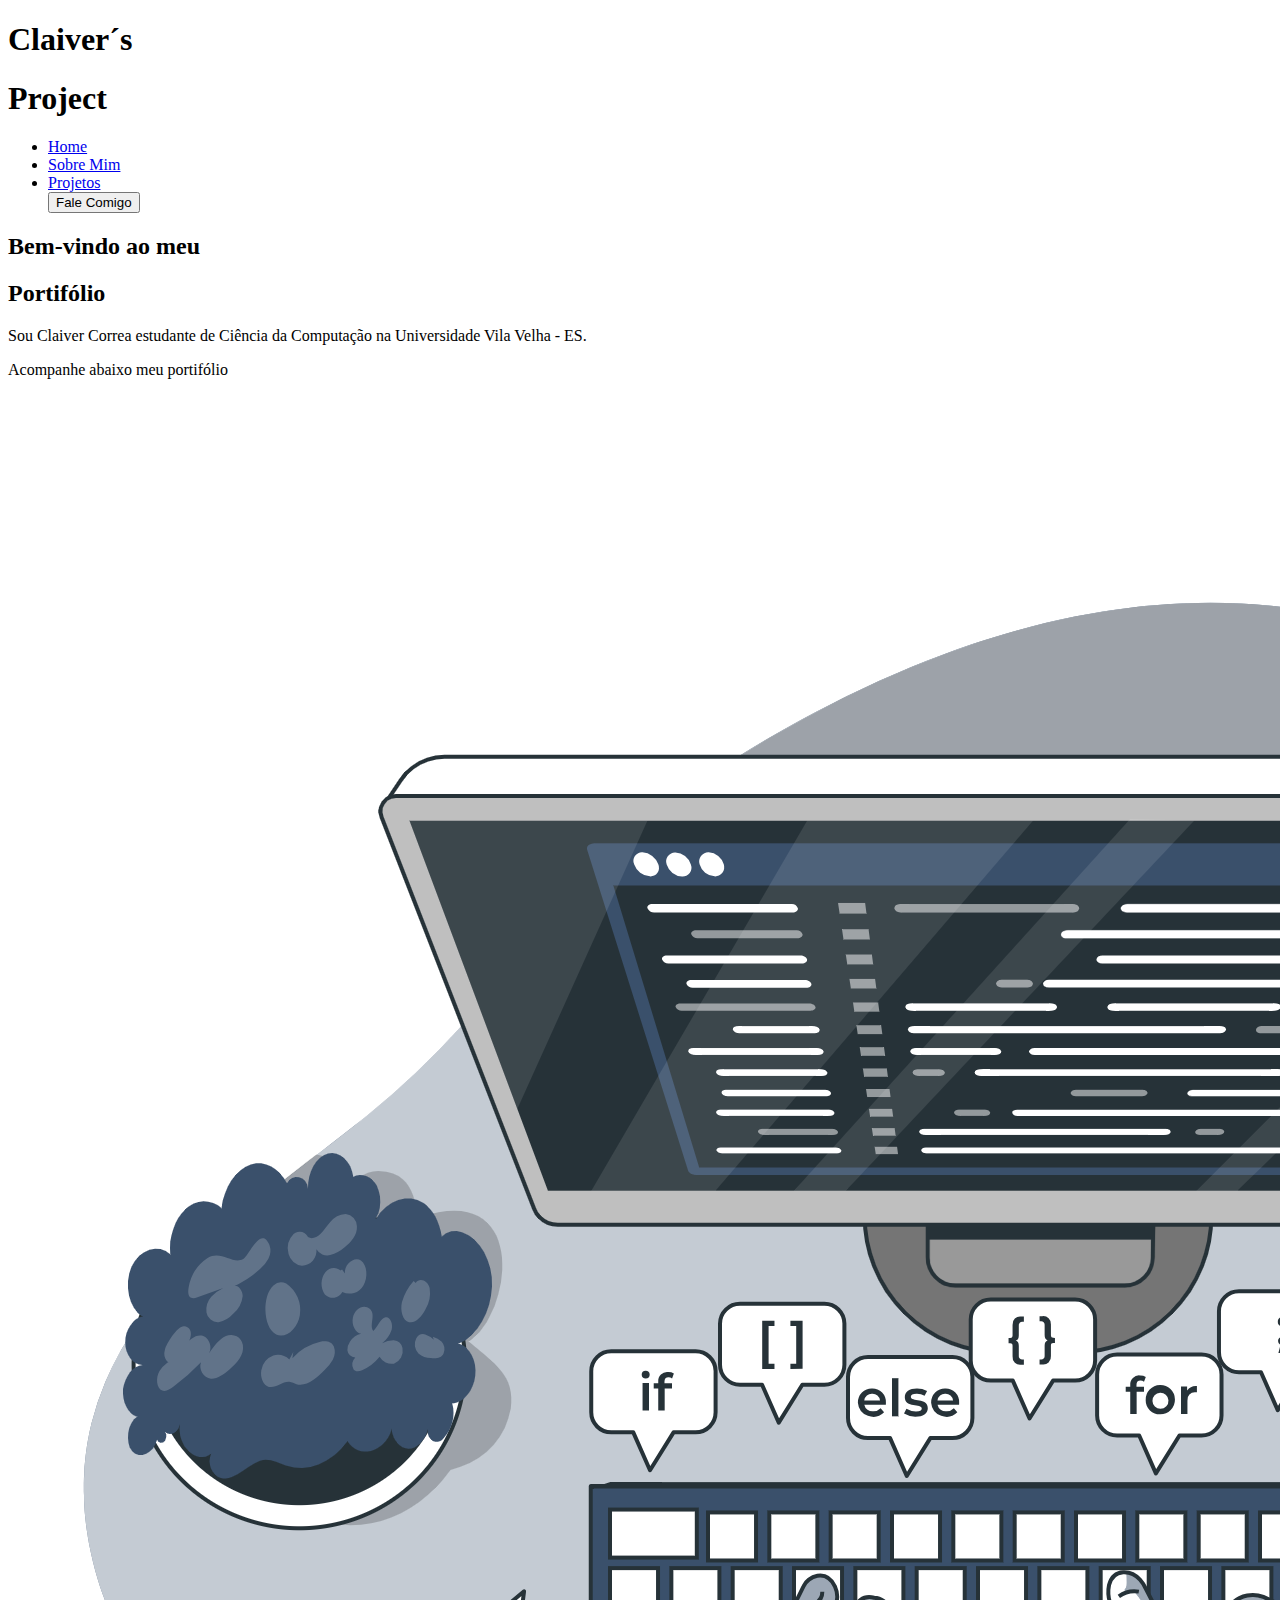
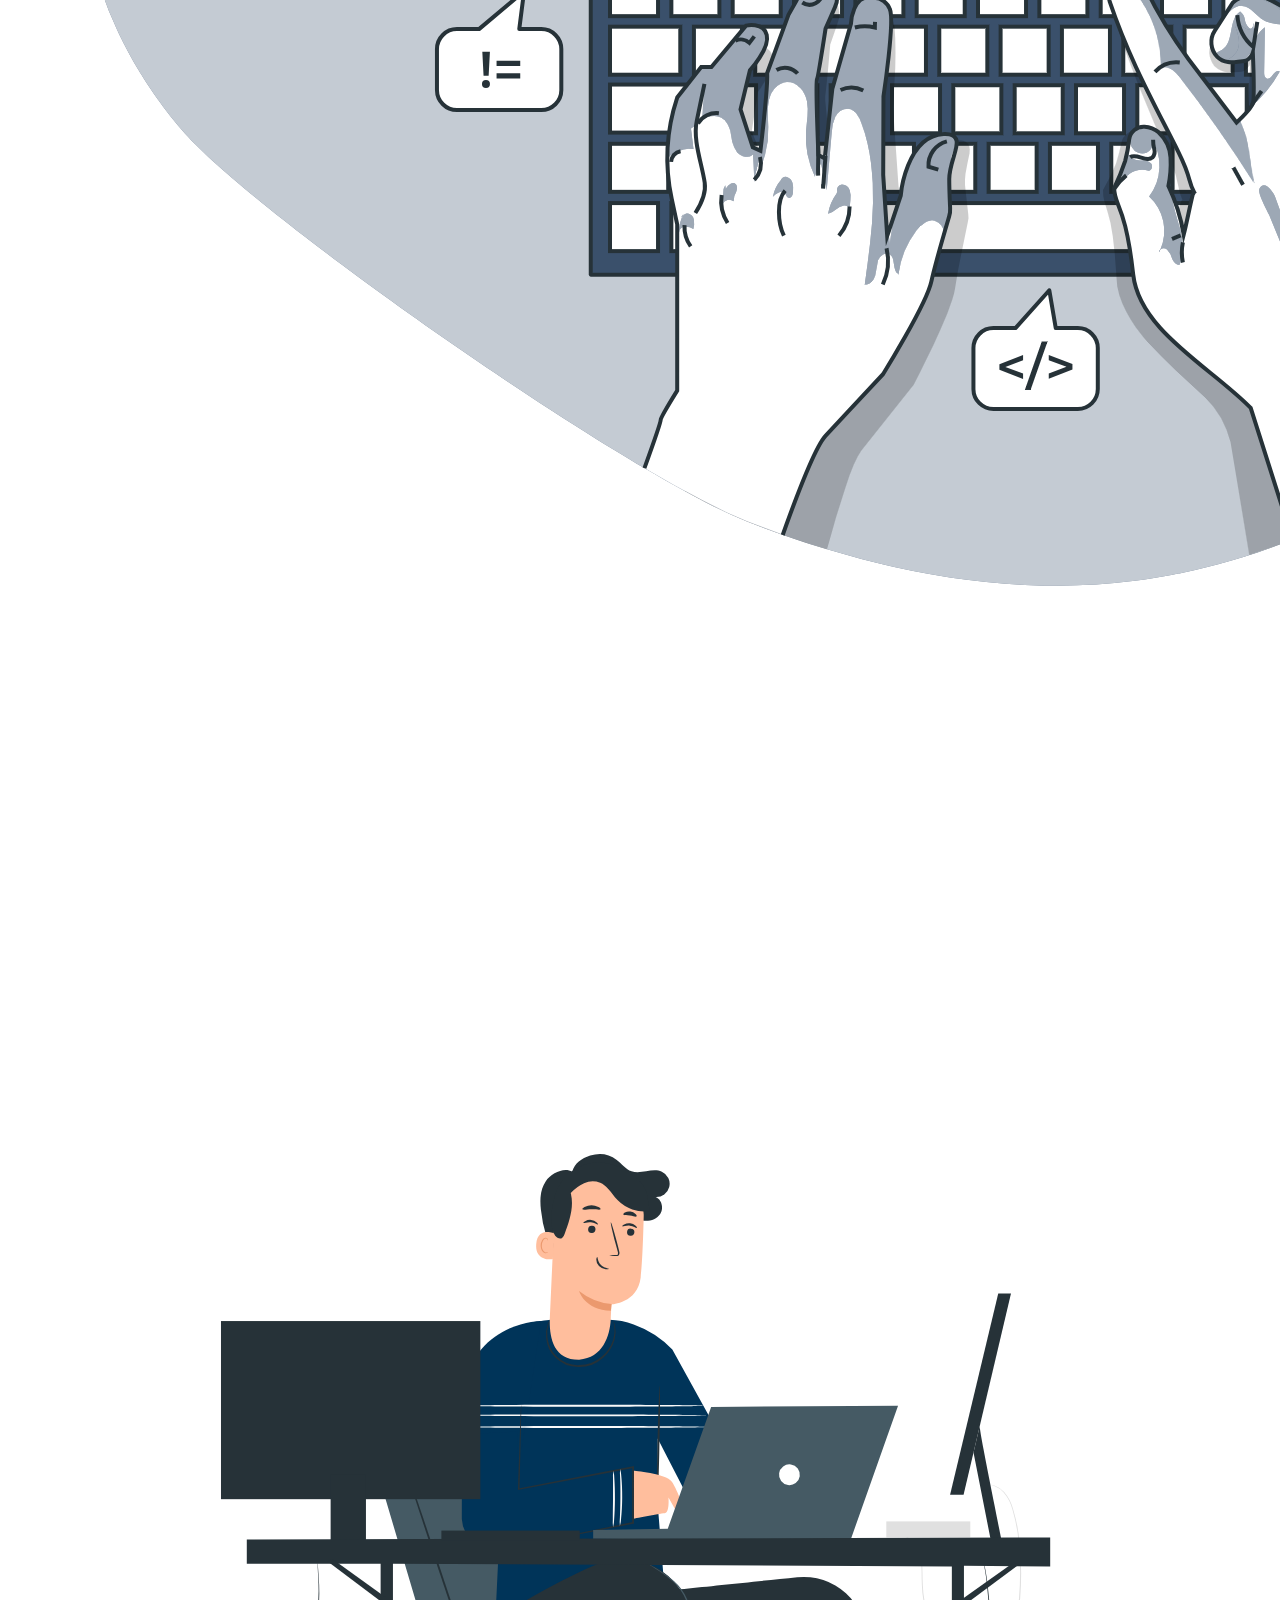
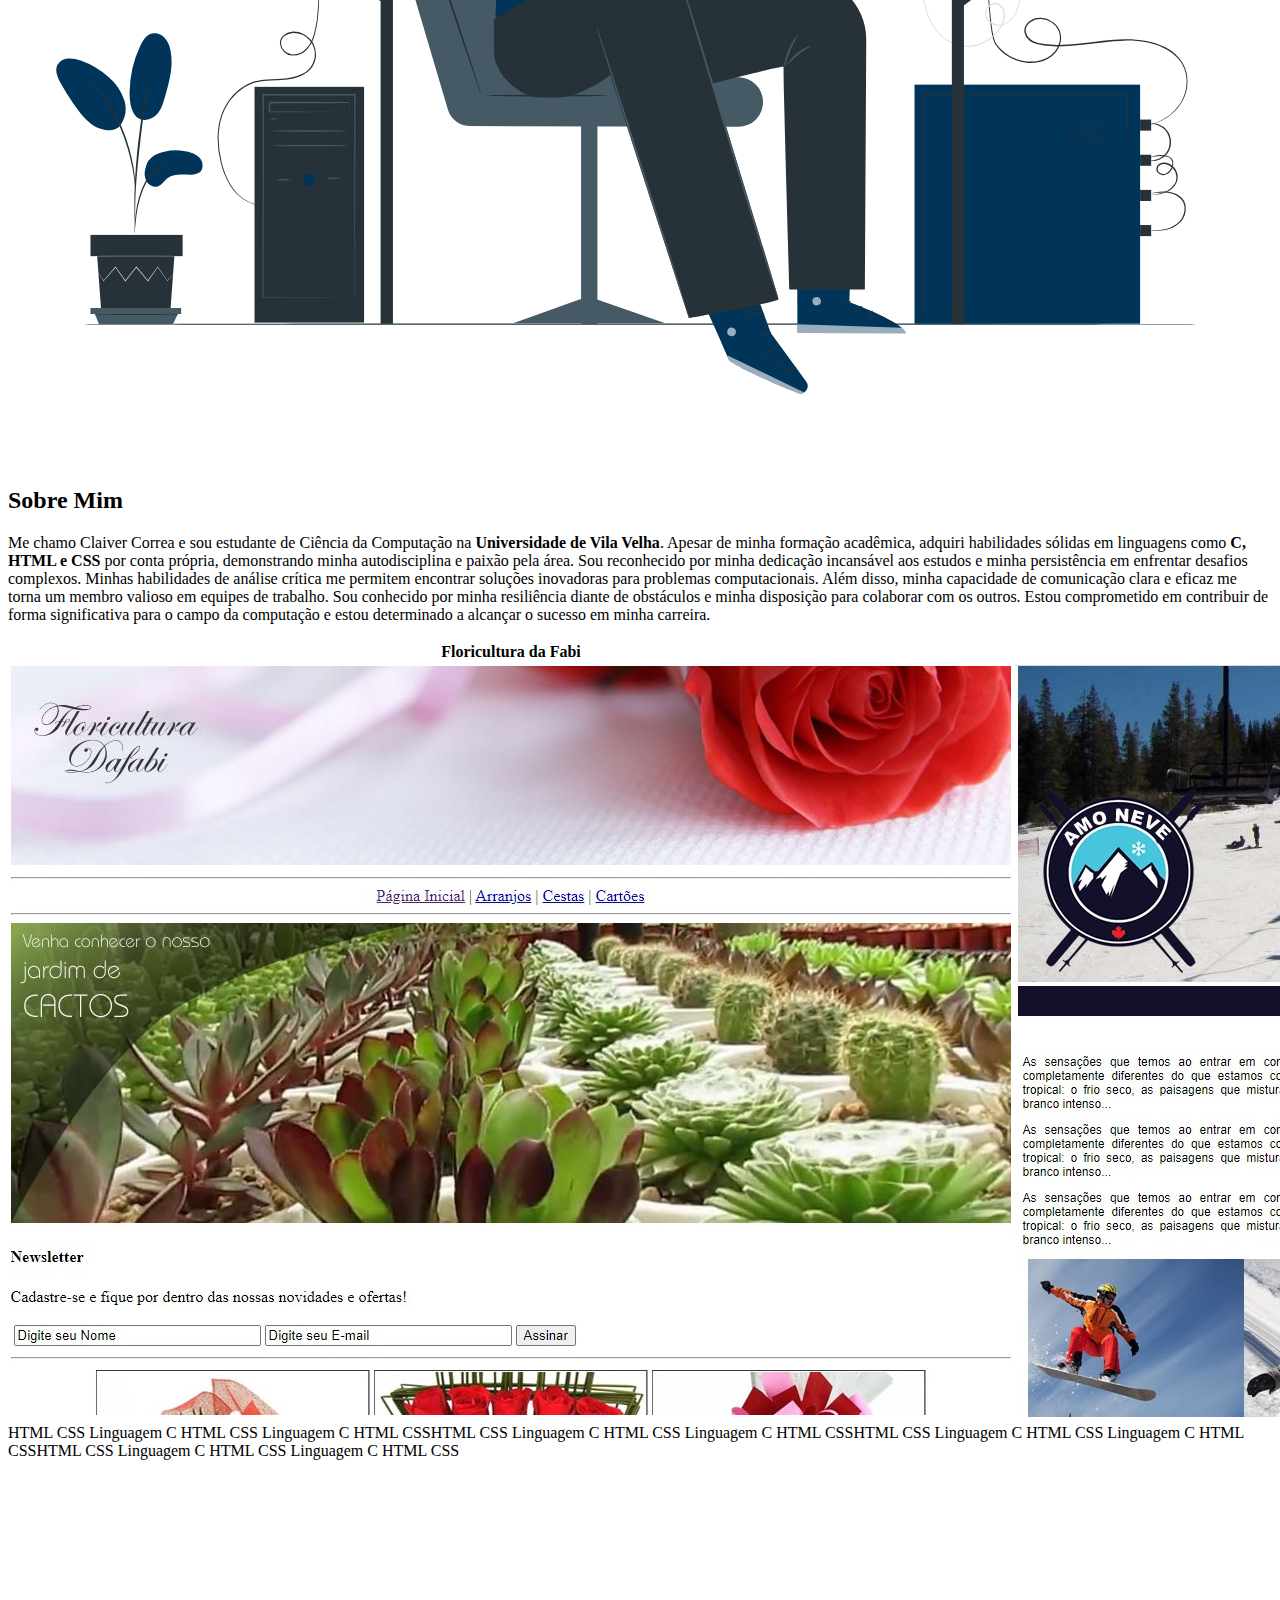
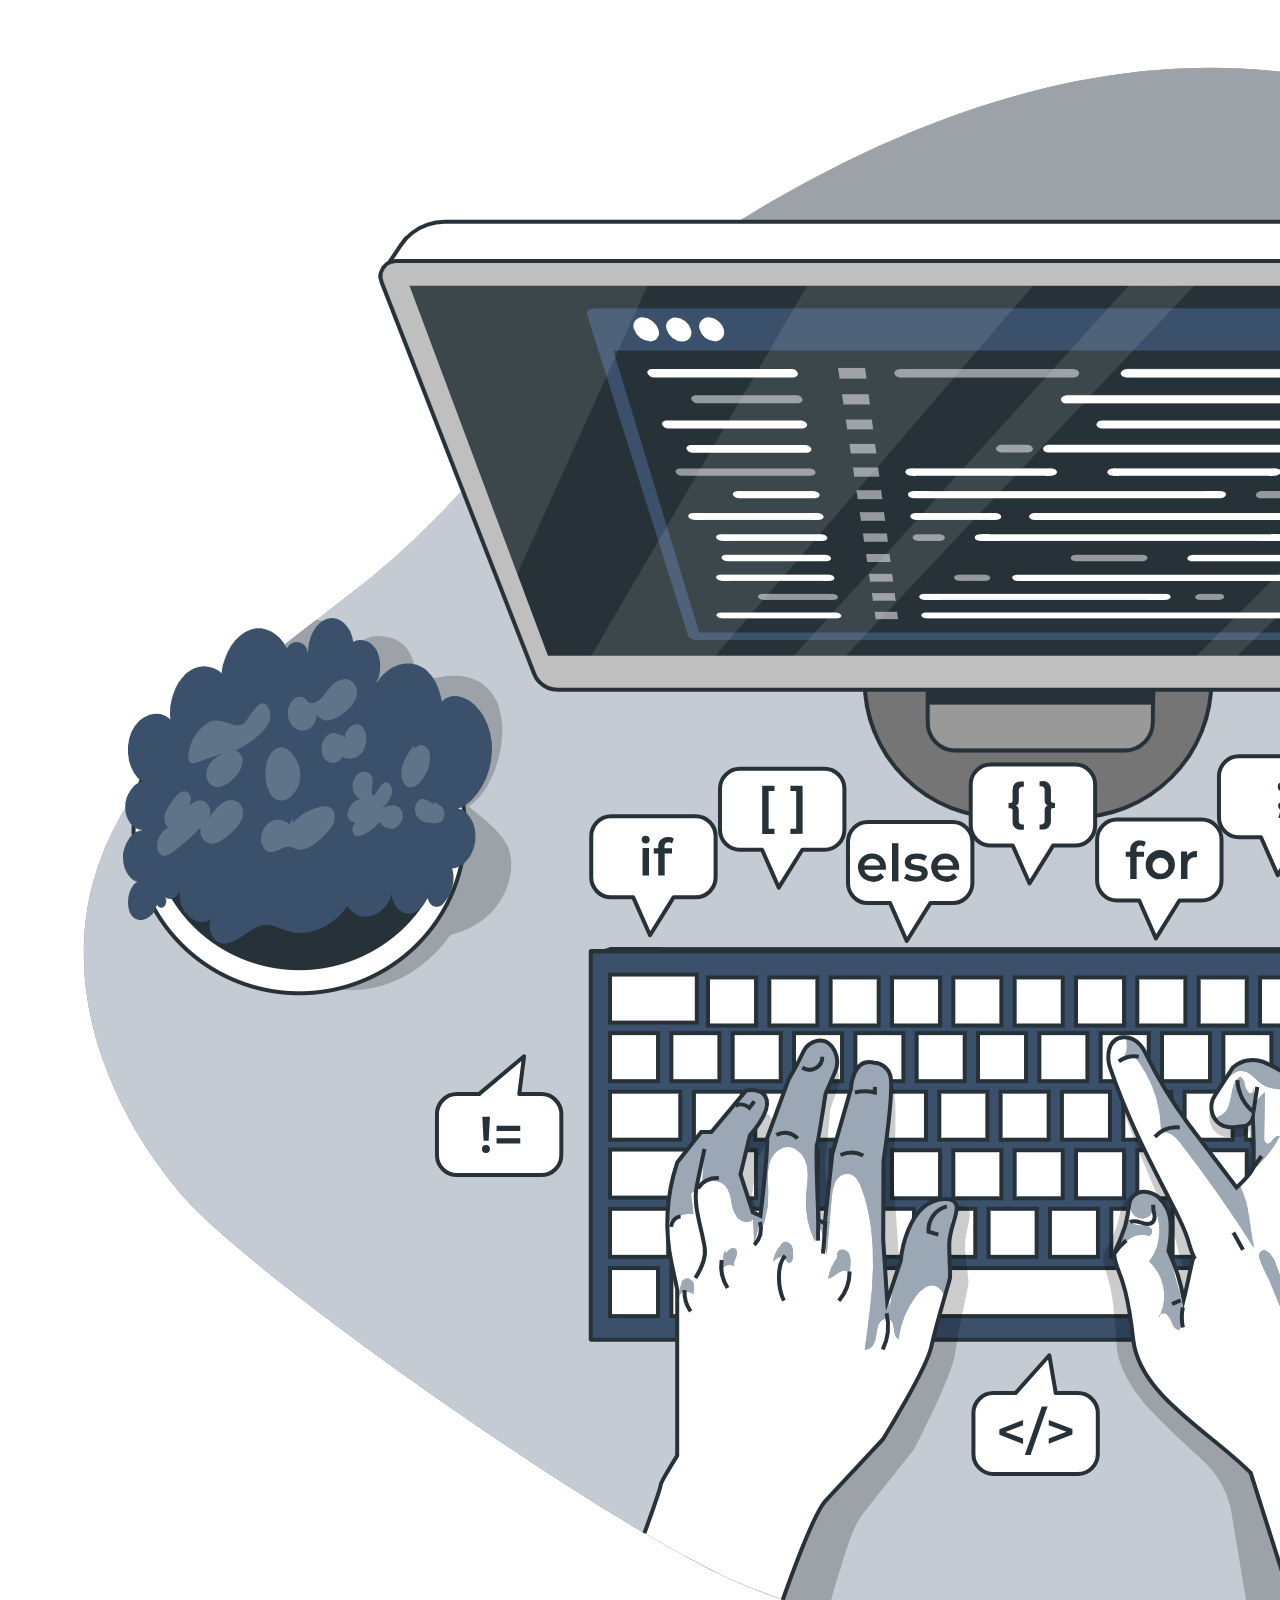
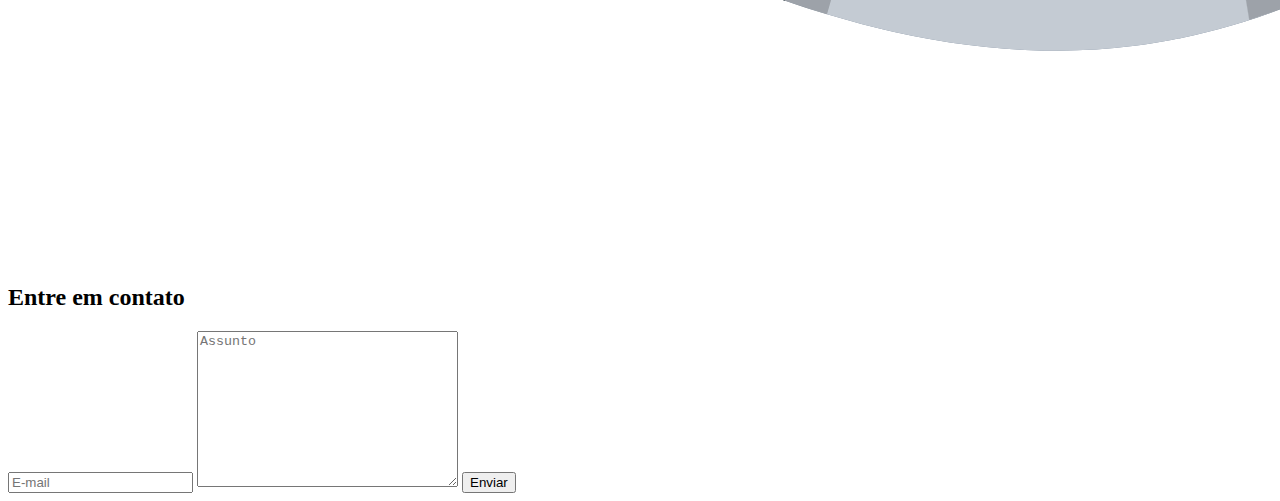
==== commit 82521e80: "Add files via upload" ====
--- a/index.html
+++ b/index.html
@@ -38,7 +38,7 @@
 
     </aside>
     <article>
-        <img class="fthome" src="Code typing-bro.png" alt="Visão de um programador">
+        <img class="fthome" src="images/Code typing-bro.png" alt="Visão de um programador">
     </article>
     
 </main>
@@ -66,19 +66,19 @@
         <tr>
     <td><div class="card">
         <div class="card2">
-            <a target="_blank" href="#"><img class="qaz" src="florft.jpg"></a>
+            <a target="_blank" href="#"><img class="qaz" src="images/florft.jpg"></a>
         </div>
     </div>
     </td>
     <td><div class="card">
         <div class="card2">
-            <a target="_blank" href="#"><img class="qaz" src="amoneveft.jpg"></a>
+            <a target="_blank" href="#"><img class="qaz" src="images/amoneveft.jpg"></a>
         </div>
     </div>
     </td> 
     <td><div class="card">
         <div class="card2">
-           <a target="_blank" href="#"><img class="qaz" src="vaidebusft.jpg"></a>
+           <a target="_blank" href="#"><img class="qaz" src="images/vaidebusft.jpg"></a>
         </div>
     </div>
     </td>
@@ -125,7 +125,7 @@
 <section id="contato">
     <main id="secao4">
         <aside>
-           <img id="imgr" src="Code typing-bro (1).png">
+           <img id="imgr" src="/images/Code typing-bro (1).png">
         </aside>
         <article>
             <h2>Entre em contato</h2>
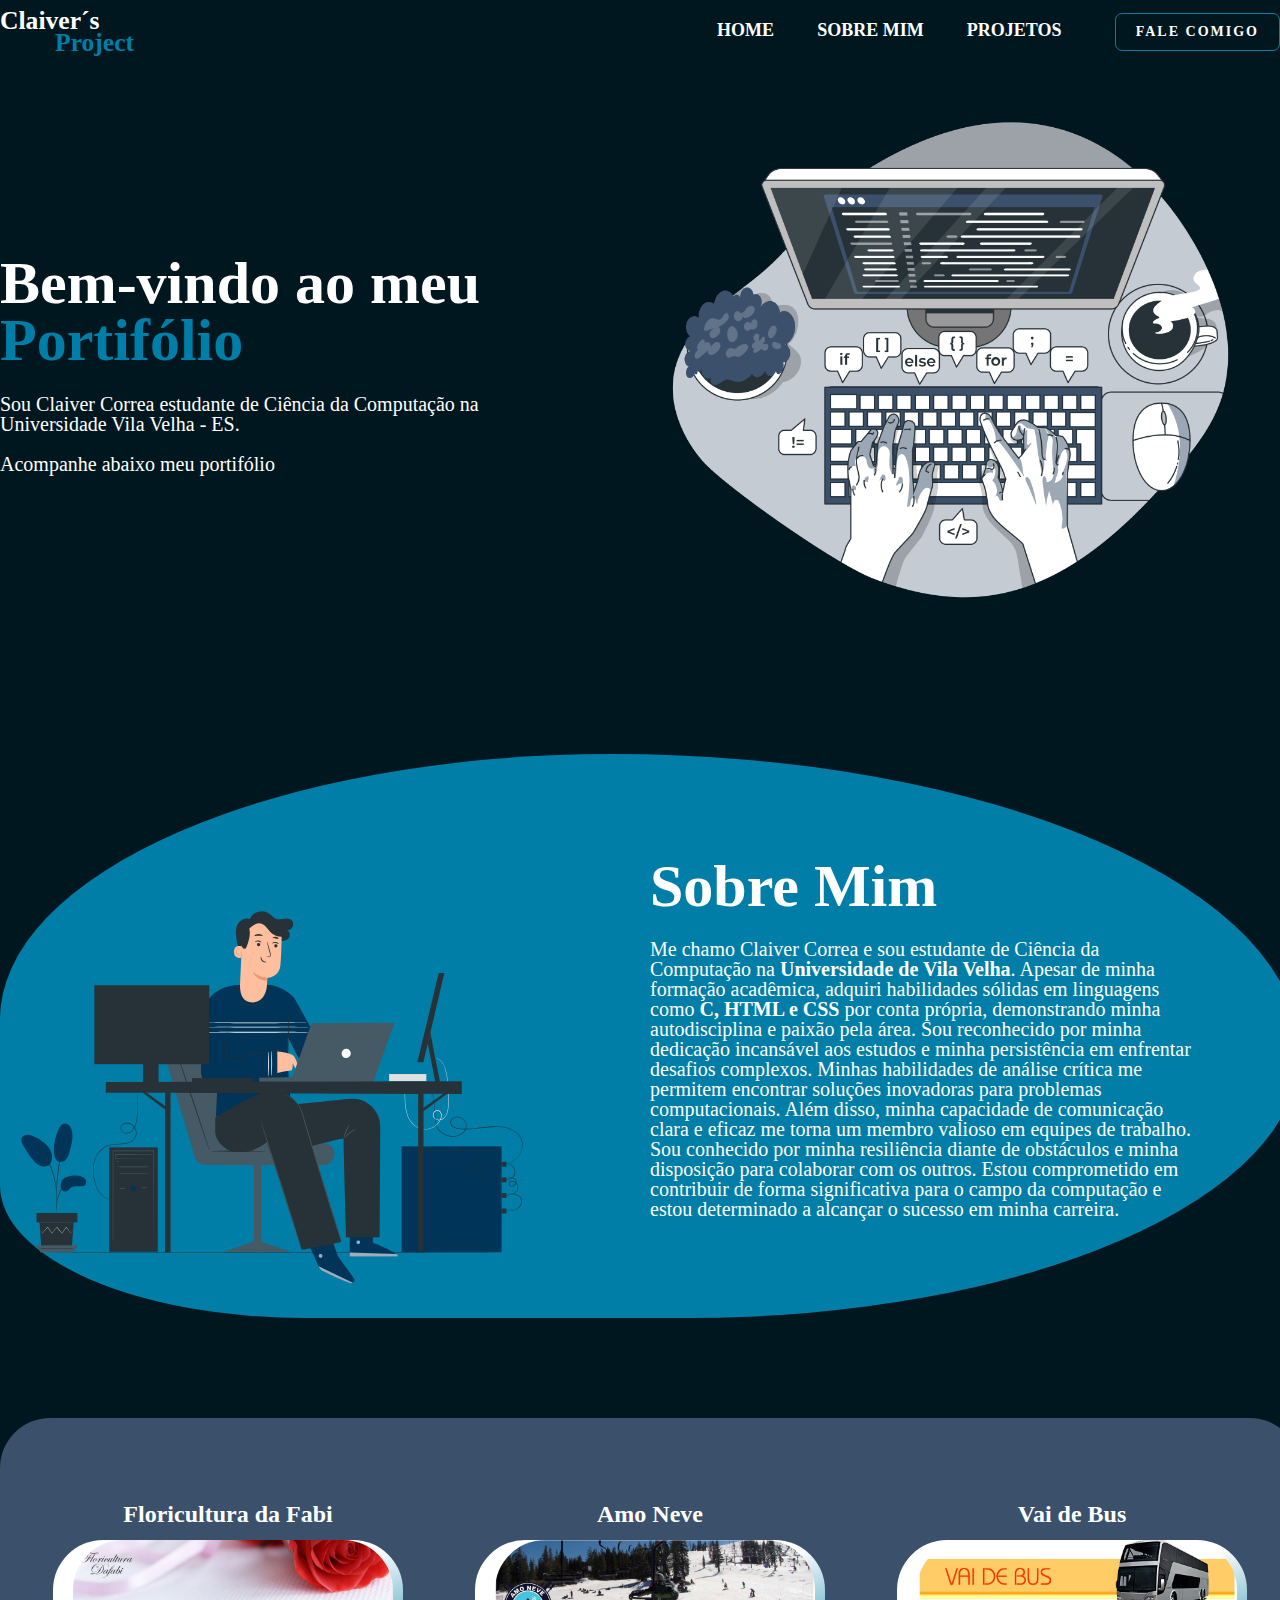
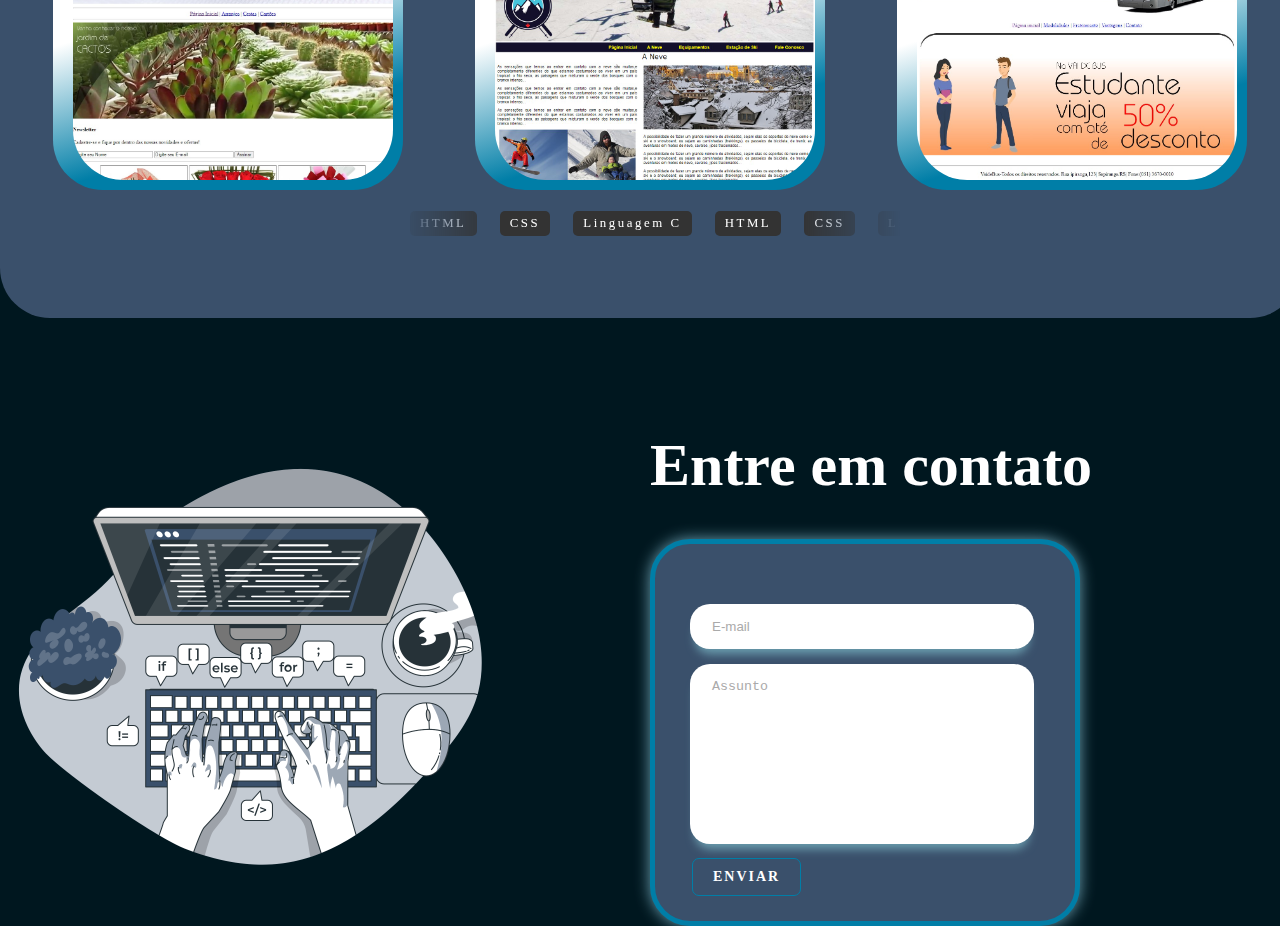
==== commit d4ed90fd: "Update index.html" ====
--- a/index.html
+++ b/index.html
@@ -3,7 +3,7 @@
 <head>
     <meta charset="UTF-8">
     <meta name="viewport” content="width=device-width, initial-scale=1, maximum-scale=1.0">
-    <link rel="stylesheet" href="land-page-style.css">
+    <link rel="stylesheet" href="estilo.css">
     <title>Landing Page</title>
 </head>
 <body>
--- a/estilo.css
+++ b/estilo.css
@@ -0,0 +1,519 @@
+html{
+    scroll-behavior: smooth;
+    font-family: 'Gill Sans MT';
+    
+}
+
+body{
+    margin: auto;
+    width: 1300px;
+   background-color: #00171f;
+   color: white;
+}
+
+
+
+header{
+    display: flex;
+    justify-content: space-between;
+    flex-direction: row;
+    align-items: center;
+    position: fixed;
+    top: 0%;
+    width: 1300px;
+    background: #00171f;
+    z-index: 1;
+}
+
+span{
+    margin-left: 10px;
+}
+
+
+a {
+    font-size: 18px;
+    color: #e1e1e1;
+    font-family: 'Gill Sans MT';
+    font-weight: 800;
+    cursor: pointer;
+    position: relative;
+    border: none;
+    background: none;
+    text-transform: uppercase;
+    transition-timing-function: cubic-bezier(0.25, 0.8, 0.25, 1);
+    transition-duration: 400ms;
+    transition-property: color;
+  }
+  
+  a:focus,
+  a:hover {
+    color: #fff;
+  }
+  
+  a:focus:after,
+  a:hover:after {
+    width: 100%;
+    left: 0%;
+  }
+  
+  a:after {
+    content: "";
+    pointer-events: none;
+    bottom: -2px;
+    left: 50%;
+    position: absolute;
+    width: 0%;
+    height: 2px;
+    background-color: #fff;
+    transition-timing-function: cubic-bezier(0.25, 0.8, 0.25, 1);
+    transition-duration: 400ms;
+    transition-property: width, left;
+  }
+
+button {
+    position: relative;
+    padding: 10px 20px;
+    border-radius: 7px;
+    border: 1px solid #007ea7;
+    font-size: 14px;
+    text-transform: uppercase;
+    font-weight: 600;
+    font-family: 'Gill Sans MT';
+    letter-spacing: 2px;
+    background: transparent;
+    color: #fff;
+    overflow: hidden;
+    box-shadow: 0 0 0 0 transparent;
+    -webkit-transition: all 0.2s ease-in;
+    -moz-transition: all 0.2s ease-in;
+    transition: all 0.2s ease-in;
+  }
+  
+  button:hover {
+    background: #007ea7;
+    box-shadow: 0 0 30px 5px #3a506b;
+    -webkit-transition: all 0.2s ease-out;
+    -moz-transition: all 0.2s ease-out;
+    transition: all 0.2s ease-out;
+  }
+  
+  button:hover::before {
+    -webkit-animation: sh02 0.5s 0s linear;
+    -moz-animation: sh02 0.5s 0s linear;
+    animation: sh02 0.5s 0s linear;
+  }
+  
+  button::before {
+    content: '';
+    display: block;
+    width: 0px;
+    height: 86%;
+    position: absolute;
+    top: 7%;
+    left: 0%;
+    opacity: 0;
+    background: #fff;
+    box-shadow: 0 0 50px 30px #fff;
+    -webkit-transform: skewX(-20deg);
+    -moz-transform: skewX(-20deg);
+    -ms-transform: skewX(-20deg);
+    -o-transform: skewX(-20deg);
+    transform: skewX(-20deg);
+  }
+  
+  @keyframes sh02 {
+    from {
+      opacity: 0;
+      left: 0%;
+    }
+  
+    50% {
+      opacity: 1;
+    }
+  
+    to {
+      opacity: 0;
+      left: 100%;
+    }
+  }
+  
+  button:active {
+    box-shadow: 0 0 0 0 transparent;
+    -webkit-transition: box-shadow 0.2s ease-in;
+    -moz-transition: box-shadow 0.2s ease-in;
+    transition: box-shadow 0.2s ease-in;
+  }
+ 
+  .FC{
+    position: initial;
+  }
+
+
+a{
+    color: #ffffff;
+    text-decoration: none;
+    margin: 20px;
+}
+
+#project{
+    padding-left: 55px;
+    color: #007ea7;
+    
+}
+
+#inicio{
+  margin-bottom: 30px;
+}
+
+h1{
+    line-height: 5px;
+    text-align: left;
+    font-family: 'Gill Sans MT';
+}
+
+
+main{
+    display: flex;
+    flex-direction: row;
+    margin-top: 60px;
+    align-items: center;
+}
+
+aside{
+    width: 650px;
+}
+
+article{
+    width: 650px;
+}
+
+h2{
+    font-family: 'Gill Sans MT';
+    line-height: 7px;
+    font-size: 60px;
+    width: max-content;
+}
+
+.enfase{
+    color: #007ea7;
+}
+
+p{
+    width: 550px;
+    line-height: 20px;
+    font-family: 'Gill Sans MT';
+    text-align: left;
+    font-size: 20px;
+}
+
+.fthome{
+    width: 600px;
+}
+
+/*SEÇÃO SOBRE MIM*/
+
+#sobre-mim{
+    background-color: #007ea7;
+    border-radius: 80% 90% 80% 40%;
+    margin-top: 90px;
+    margin-bottom: 100px;
+}
+
+.sbm{
+    color: #ffffff;
+}
+
+.animated{
+    max-width: 560px;
+}
+/*Projetos*/
+
+#projetos{
+    width: 1300px;
+    height: 534px;
+    margin-top: 10px;
+}
+
+#ftproject{
+   background-color: #3a506b;
+   height: 500px;
+   border-radius: 50px;
+   display: flex;
+   flex-direction: column;
+  justify-content: center;
+  align-items: center;
+}
+
+
+.card {
+    width: 350px;
+    height: 250px;
+    background-image: linear-gradient(163deg, #fff 30%, #007ea7 70%);
+    border-radius: 50px;
+    transition: all .3s;
+   }
+   
+  .card2 {
+    width: 350px;
+    height: 250px;
+    border-radius:7px;
+    transition: all .2s;
+   }
+   
+   .card2:hover {
+    transform: scale(0.98);
+    border-radius: 30px;
+   }
+   
+   .card:hover {
+    box-shadow: 0px 0px 30px 2px rgba(0, 255, 117, 0.30);
+   }
+
+img{
+    width: 350px;
+    height: auto;
+}
+
+.qaz{
+  width: 320px;
+  height: 240px;
+  border-radius: 50px;
+  transition: all .3s;
+  z-index: 0;
+}
+
+.qaz:hover{
+  transform: scale(0.98);
+  border-radius: 50px;
+}
+
+#roll{
+    height: 50px;
+    width: auto;
+}
+
+table {
+  border-spacing: 70px 10px;
+}
+
+th{
+  font-size: 24px;
+}
+
+li{
+    display: inline-block;
+    flex-direction: row;
+}
+
+.scroll {
+  position: relative;
+  display: flex;
+  width: 500px;
+  overflow: hidden;
+  -webkit-mask-image: linear-gradient(90deg, transparent, #ff0000 20%, #ffffff 80%, transparent)
+}
+
+.scroll div {
+  white-space: nowrap;
+  animation: scroll var(--time) linear infinite;
+  animation-delay: calc(var(--time)*-1);
+
+}
+
+.scroll div:nth-child(2) {
+  animation: scroll2 var(--time) linear infinite;
+  animation-delay: calc(var(--time)/-2);
+}
+
+@keyframes scroll {
+  0% {
+      transform: translateX(0%);
+  }
+
+  100% {
+      transform: translateX(-100%);
+  }
+}
+
+@keyframes scroll2 {
+  0% {
+      transform: translateX(100%);
+  }
+
+  100% {
+      transform: translateX(-0%);
+  }
+}
+
+.scroll div span {
+  display: inline-flex;
+  margin: 10px;
+  letter-spacing: 0.2em;
+  background: #333;
+  color: #fff;
+  padding: 5px 10px;
+  border-radius: 5px;
+  transition: 0.5s;
+}
+
+#imgr{
+  width: 500px;
+}
+
+.container {
+  width: 350px;
+  background: #3a506b;
+  background: #3a506b;
+  border-radius: 40px;
+  padding: 25px 35px;
+  border: 5px solid #007ea7;
+  box-shadow: #6b9eaf 0px 0px 15px;
+  margin-top: 70px;
+  
+}
+
+.heading {
+  text-align: center; 
+  font-weight: 900;
+  font-size: 30px;
+  color: #007ea7;
+}
+
+.form {
+  margin-top: 20px;
+}
+
+.form .input {
+  width: 300px;
+  background: white;
+  border: none;
+  padding: 15px 20px;
+  border-radius: 20px;
+  margin-top: 15px;
+  box-shadow: #6b9eaf 0px 10px 10px -5px;
+  border-inline: 2px solid transparent;
+}
+
+.form .input::-moz-placeholder {
+  color: rgb(170, 170, 170);
+}
+
+.form .input::placeholder {
+  color: rgb(170, 170, 170);
+}
+
+.form .input:focus {
+  outline: none;
+  border-inline: 2px solid #007ea7;
+}
+
+.form .textarea {
+  width: 300px;
+  background: white;
+  border: none;
+  padding: 15px 20px;
+  border-radius: 20px;
+  margin-top: 15px;
+  box-shadow: #6b9eaf 0px 10px 10px -5px;
+  border-inline: 2px solid transparent;
+  resize: none;
+}
+
+.form .textarea::-moz-placeholder {
+  color: rgb(170, 170, 170);
+}
+
+.form .textarea::placeholder {
+  color: rgb(170, 170, 170);
+}
+
+.form .textarea:focus {
+  outline: none;
+  border-inline: 2px solid #007ea7;
+}
+
+.button {
+  position: relative;
+  margin: 10px 0px 0px 2px;
+  padding: 10px 20px;
+  border-radius: 7px;
+  border: 1px solid #007ea7;
+  font-size: 14px;
+  text-transform: uppercase;
+  font-weight: 600;
+  font-family: 'Gill Sans MT';
+  letter-spacing: 2px;
+  background: transparent;
+  color: #fff;
+  overflow: hidden;
+  box-shadow: 0 0 0 0 transparent;
+  -webkit-transition: all 0.2s ease-in;
+  -moz-transition: all 0.2s ease-in;
+  transition: all 0.2s ease-in;
+}
+
+.button:hover {
+  background: #007ea7;
+  box-shadow: 0 0 30px 5px #3a506b;
+  -webkit-transition: all 0.2s ease-out;
+  -moz-transition: all 0.2s ease-out;
+  transition: all 0.2s ease-out;
+}
+
+.button:hover::before {
+  -webkit-animation: sh02 0.5s 0s linear;
+  -moz-animation: sh02 0.5s 0s linear;
+  animation: sh02 0.5s 0s linear;
+}
+
+.button::before {
+  content: '';
+  display: block;
+  width: 0px;
+  height: 86%;
+  position: absolute;
+  top: 7%;
+  left: 0%;
+  opacity: 0;
+  background: #fff;
+  box-shadow: 0 0 50px 30px #fff;
+  -webkit-transform: skewX(-20deg);
+  -moz-transform: skewX(-20deg);
+  -ms-transform: skewX(-20deg);
+  -o-transform: skewX(-20deg);
+  transform: skewX(-20deg);
+}
+
+@keyframes sh02 {
+  from {
+    opacity: 0;
+    left: 0%;
+  }
+
+  50% {
+    opacity: 1;
+  }
+
+  to {
+    opacity: 0;
+    left: 100%;
+  }
+}
+
+.button:active {
+  box-shadow: 0 0 0 0 transparent;
+  -webkit-transition: box-shadow 0.2s ease-in;
+  -moz-transition: box-shadow 0.2s ease-in;
+  transition: box-shadow 0.2s ease-in;
+}
+
+@media screen and (min-width: 320px) { 
+  body { font-size: 80%; }
+  header{position: none;}
+}@media screen and (min-width: 768px) { 
+  body { font-size: 80%; }
+}@media screen and (min-width: 1280px) { 
+  body { font-size: 80%; }
+}@media screen and (min-width: 1920px) { 
+  body { font-size: 80%; }
+}
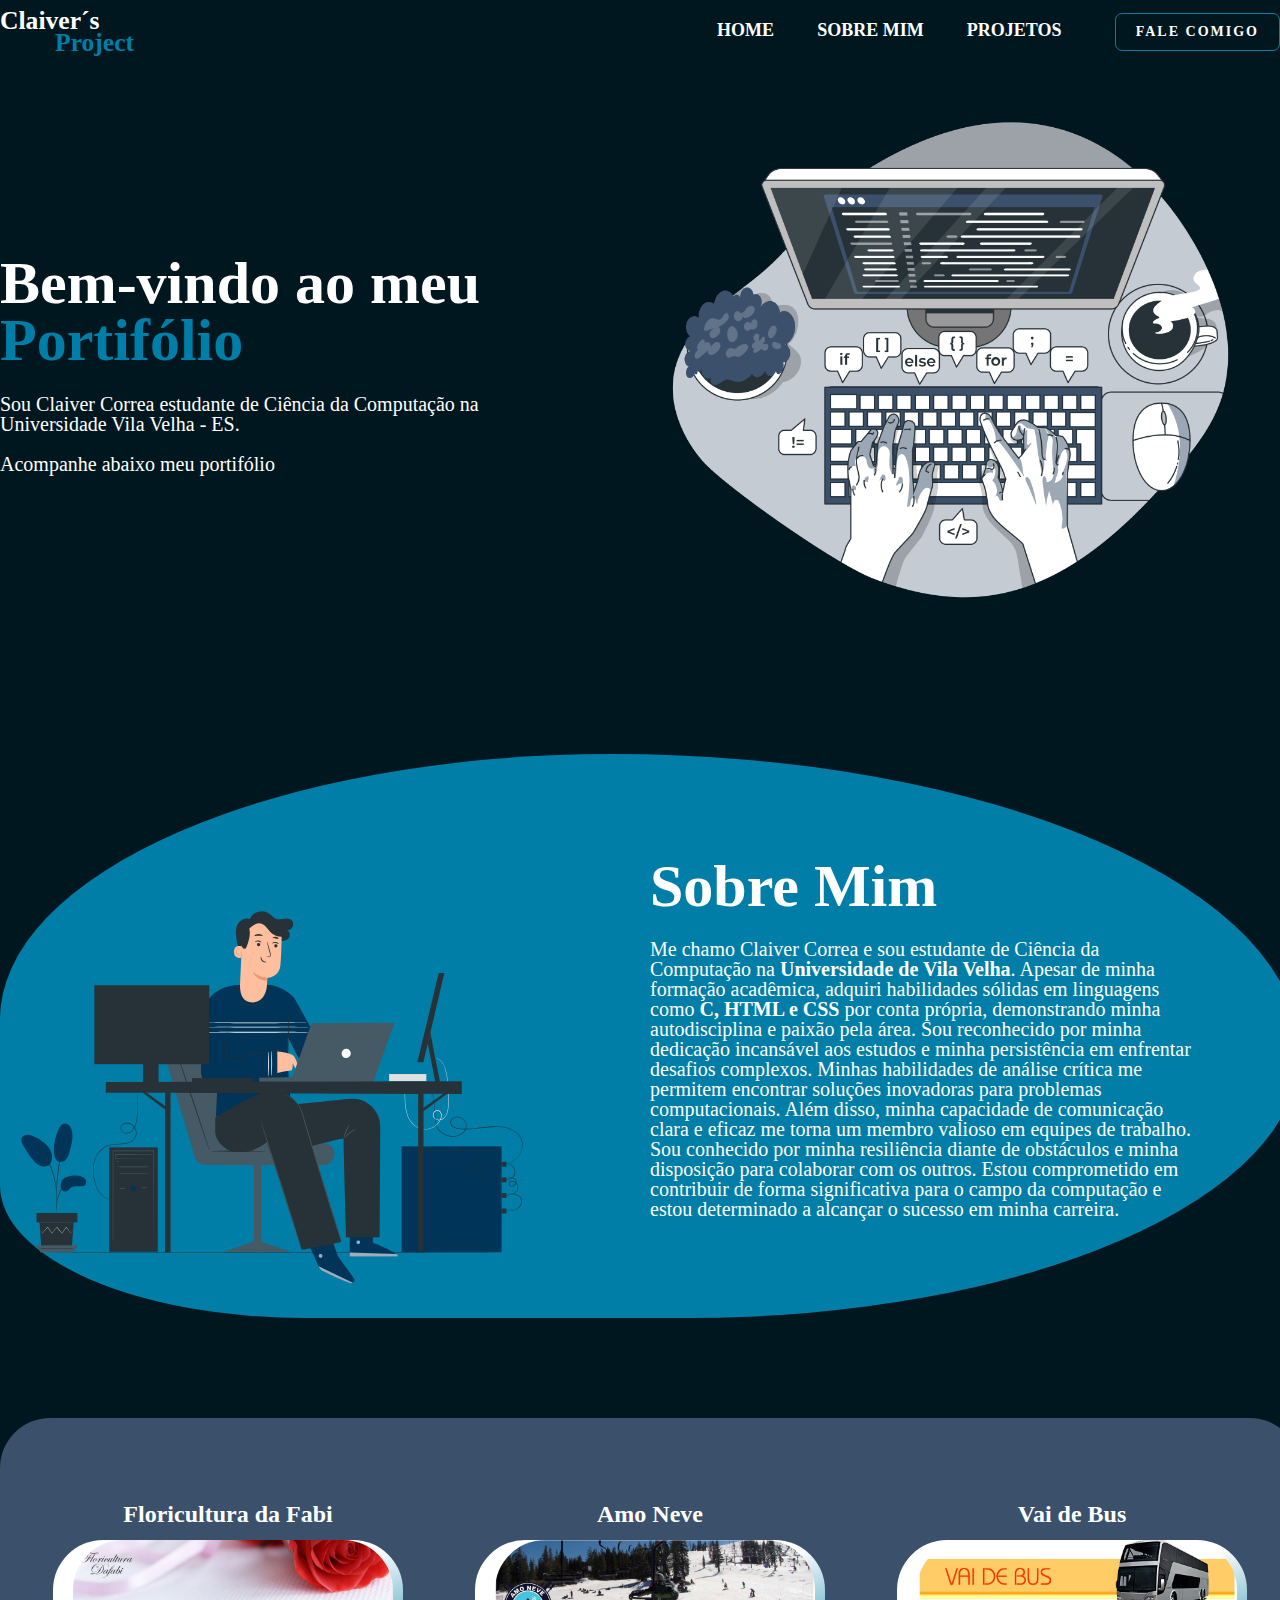
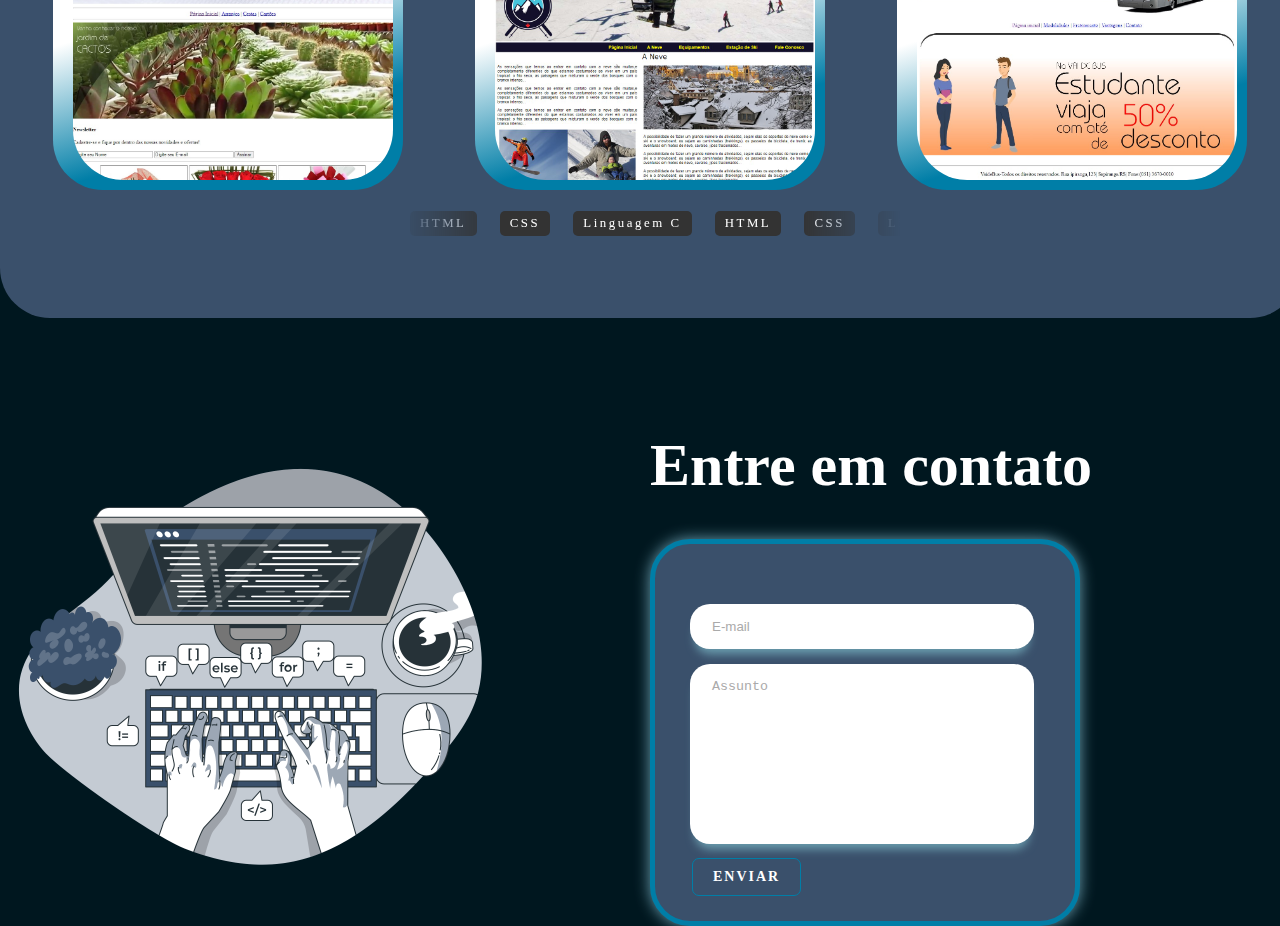
==== commit db8dc1ab: "Update index.html" ====
--- a/index.html
+++ b/index.html
@@ -125,7 +125,7 @@
 <section id="contato">
     <main id="secao4">
         <aside>
-           <img id="imgr" src="/images/Code typing-bro (1).png">
+           <img id="imgr" src="/images/Code typing-bro.png">
         </aside>
         <article>
             <h2>Entre em contato</h2>
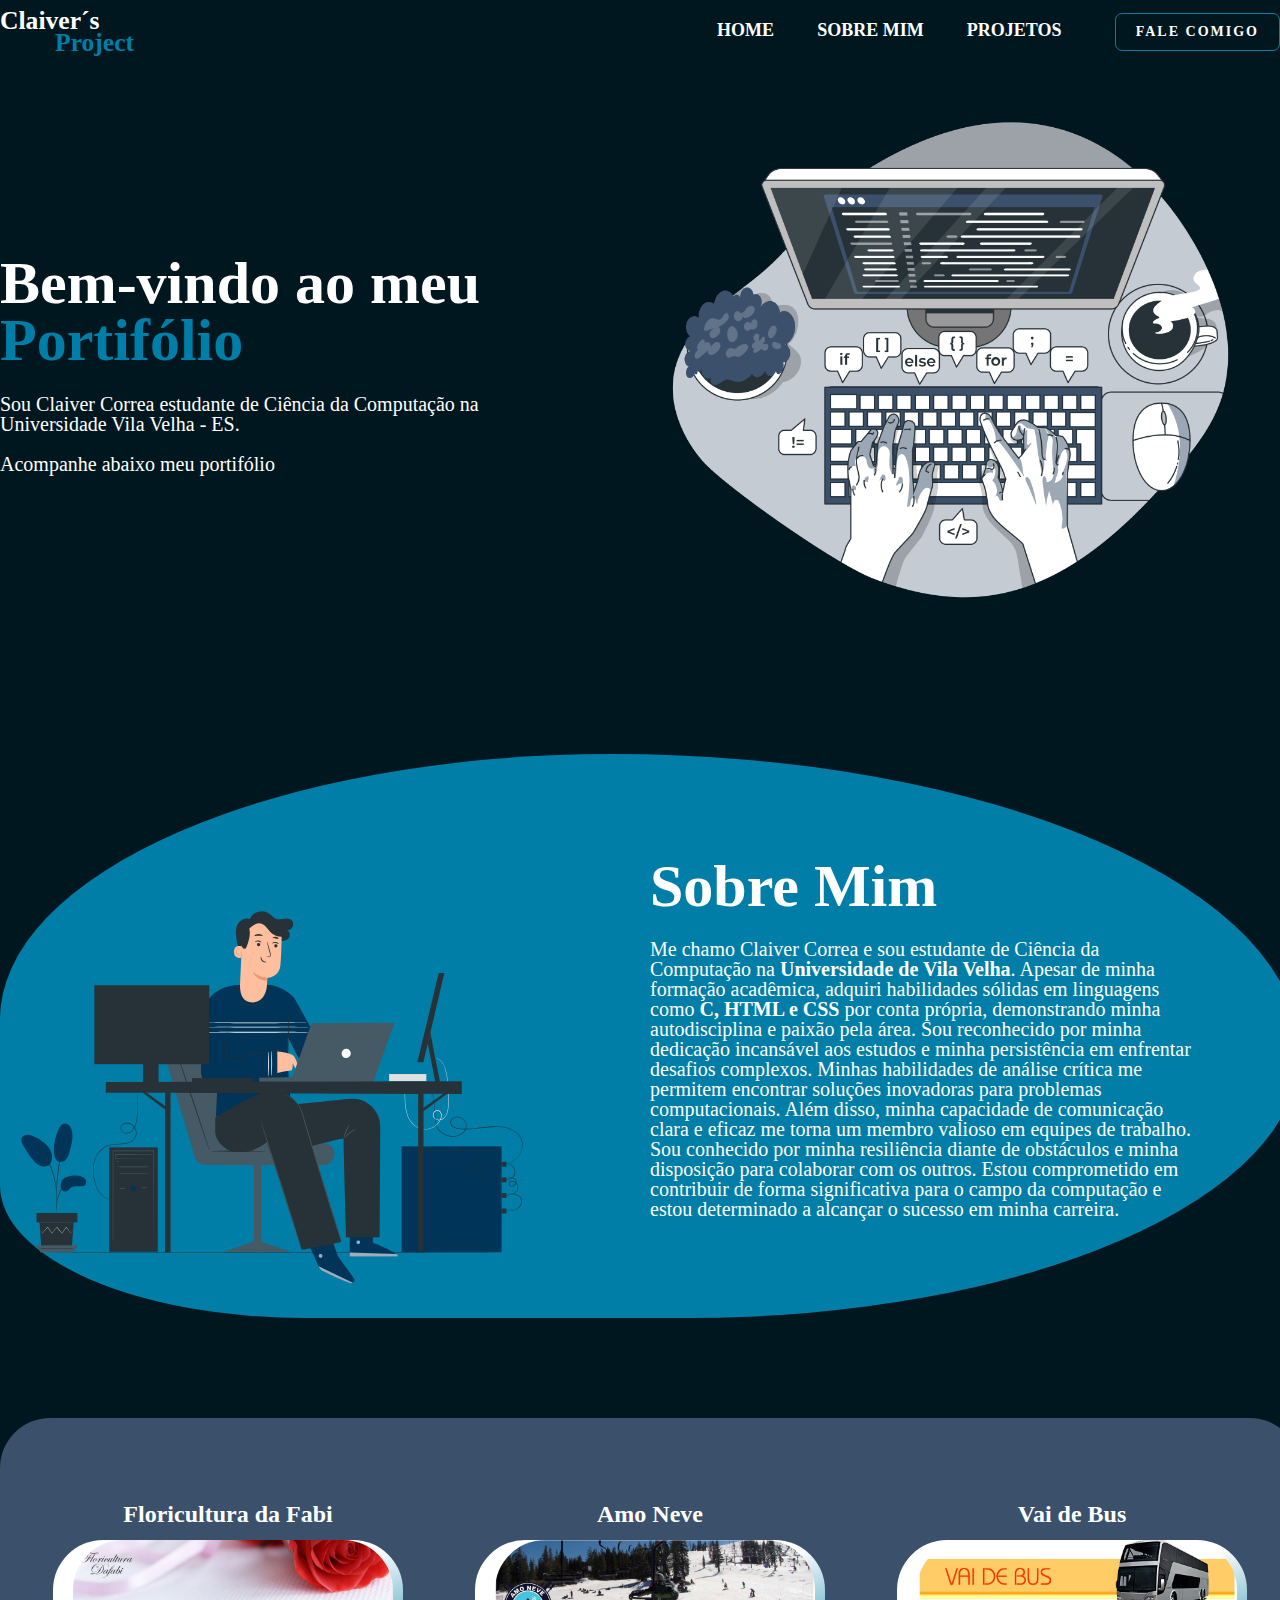
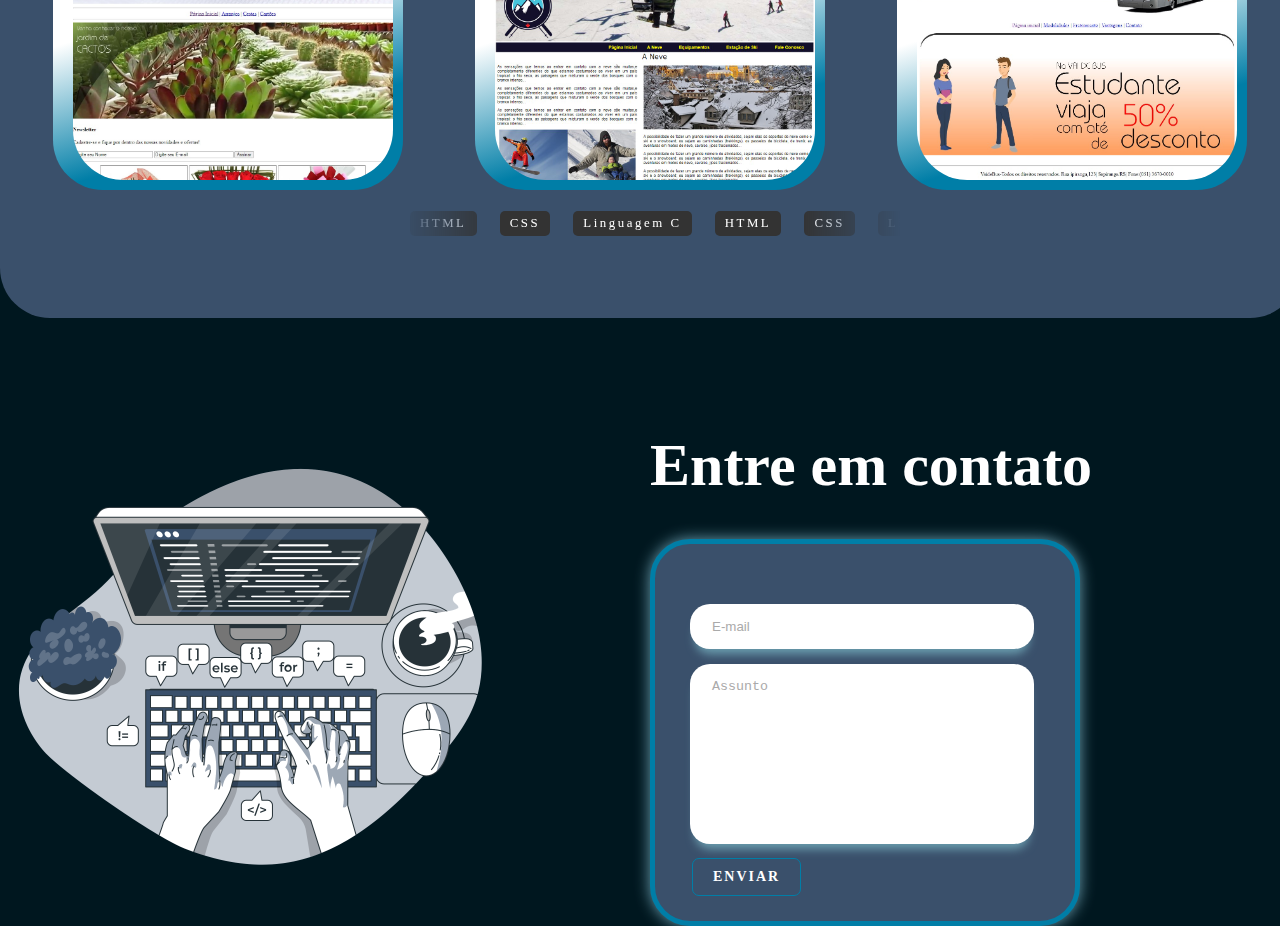
==== commit e8a64b8e: "Update index.html" ====
--- a/index.html
+++ b/index.html
@@ -125,7 +125,7 @@
 <section id="contato">
     <main id="secao4">
         <aside>
-           <img id="imgr" src="/images/Code typing-bro.png">
+           <img id="imgr" src="/images/Code typing-bro (1).png">
         </aside>
         <article>
             <h2>Entre em contato</h2>
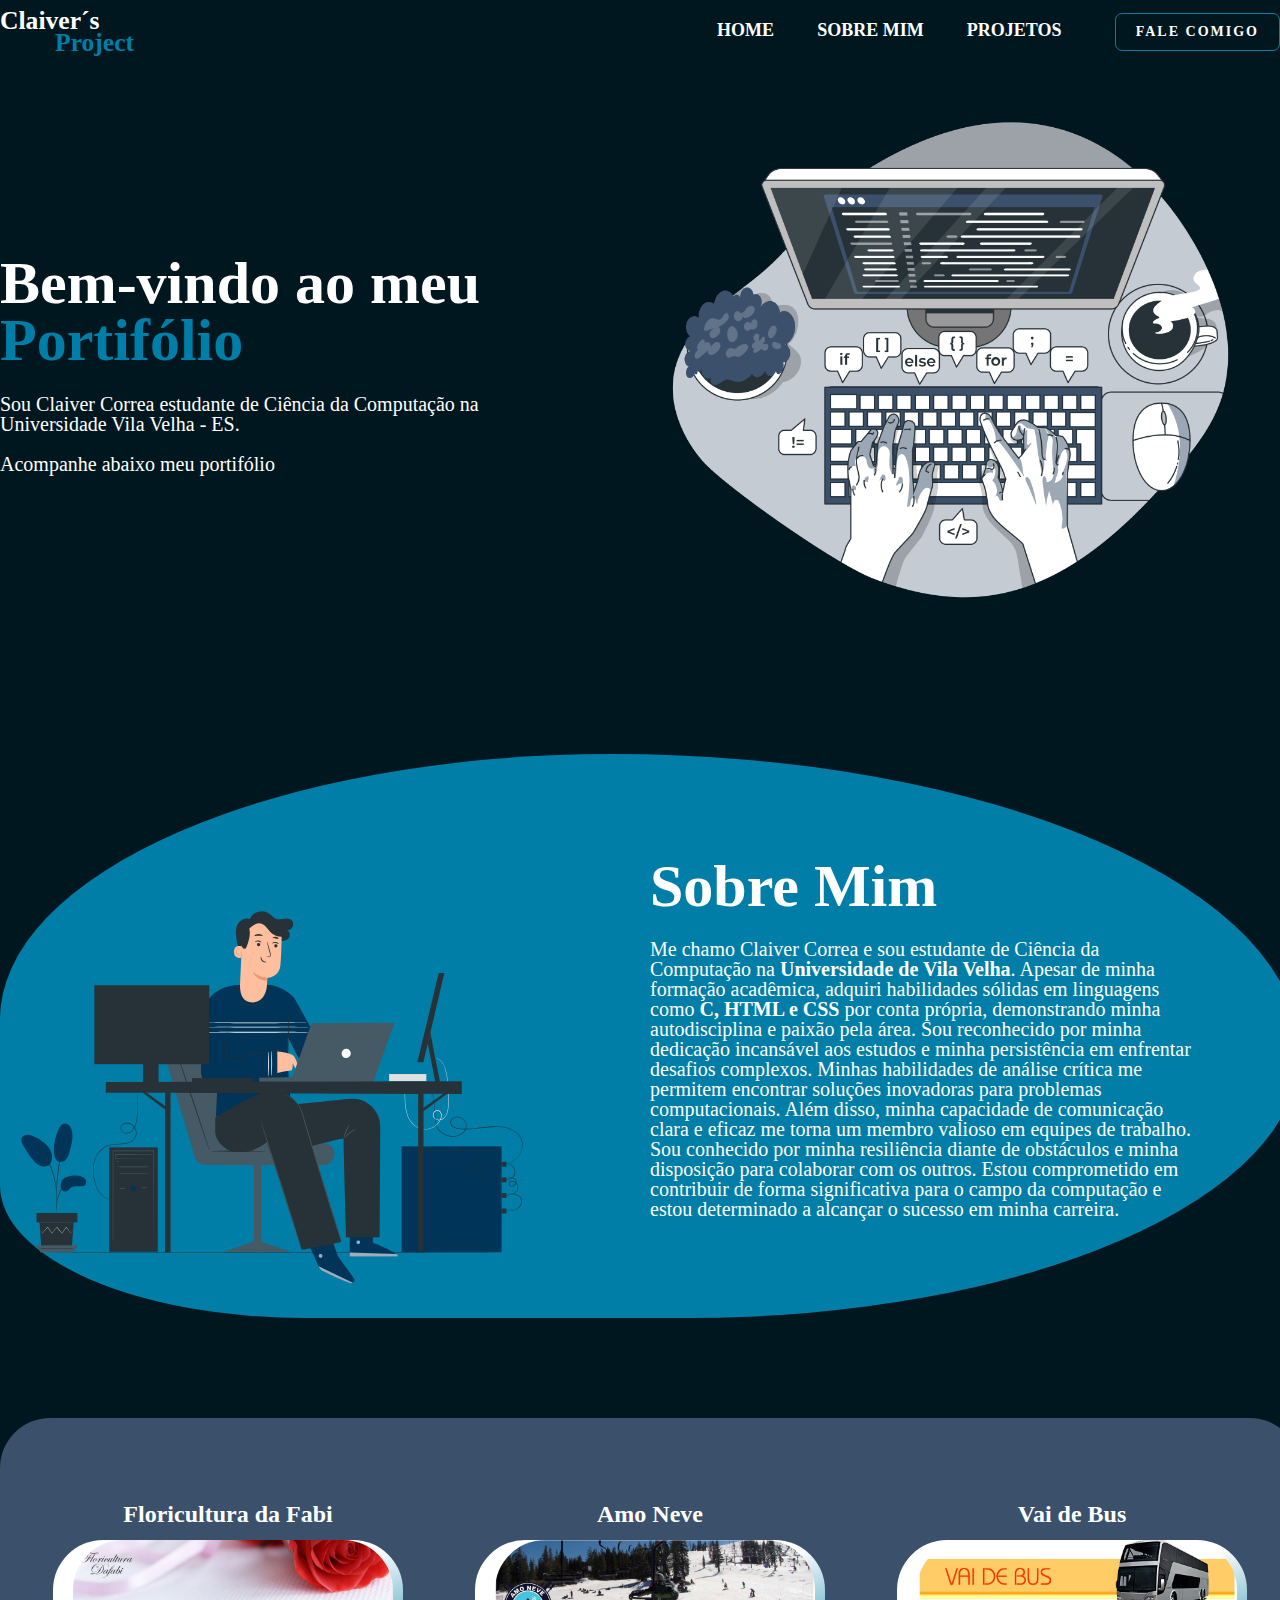
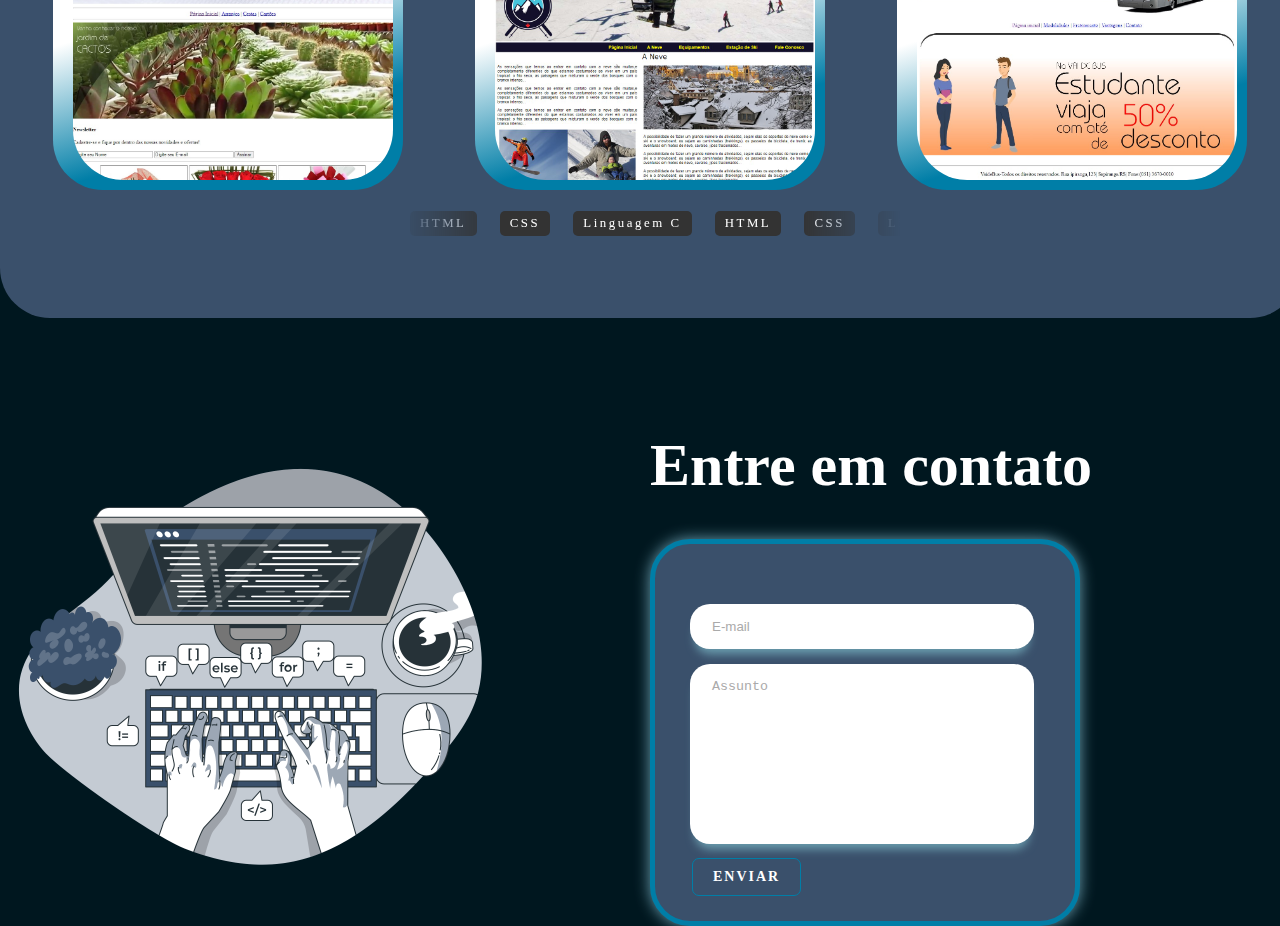
==== commit 0920d9a4: "Update index.html" ====
--- a/index.html
+++ b/index.html
@@ -125,7 +125,7 @@
 <section id="contato">
     <main id="secao4">
         <aside>
-           <img id="imgr" src="/images/Code typing-bro (1).png">
+           <img id="imgr" src="/images/Code typing-bro.png">
         </aside>
         <article>
             <h2>Entre em contato</h2>
